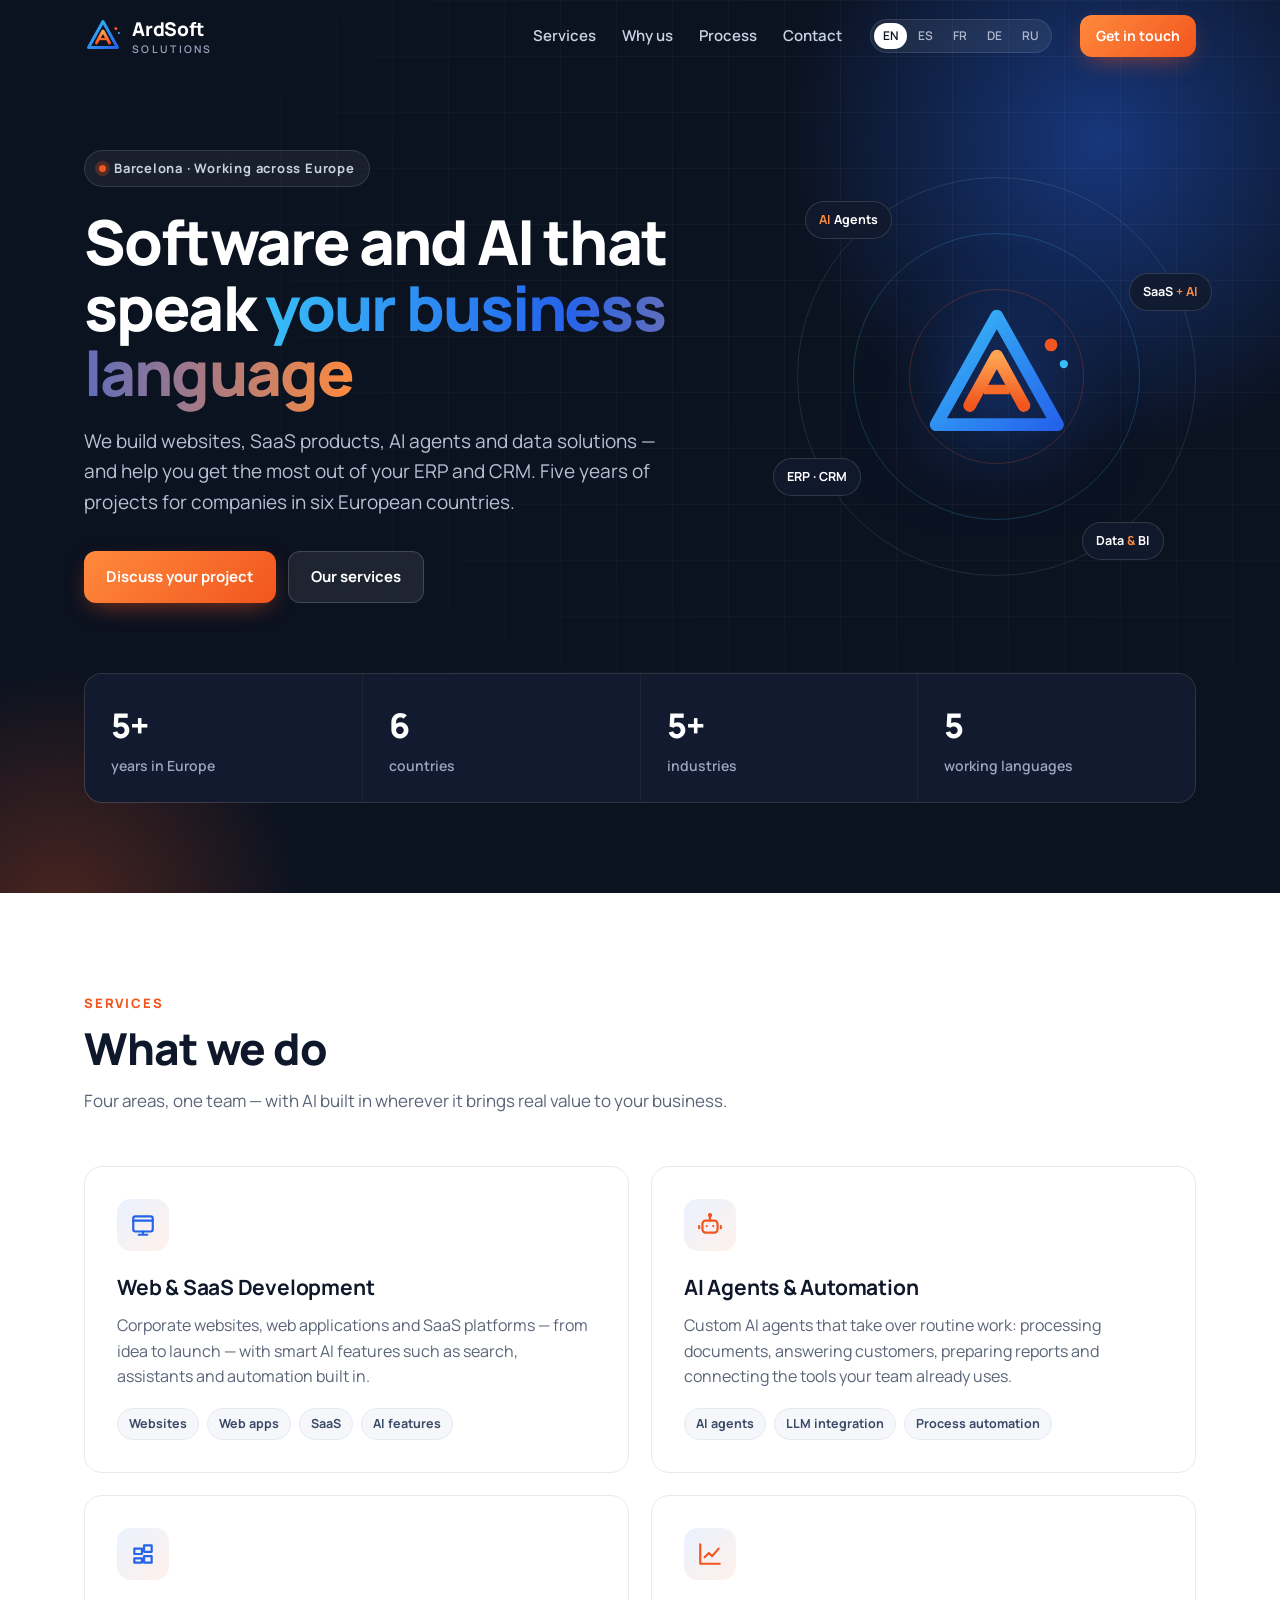
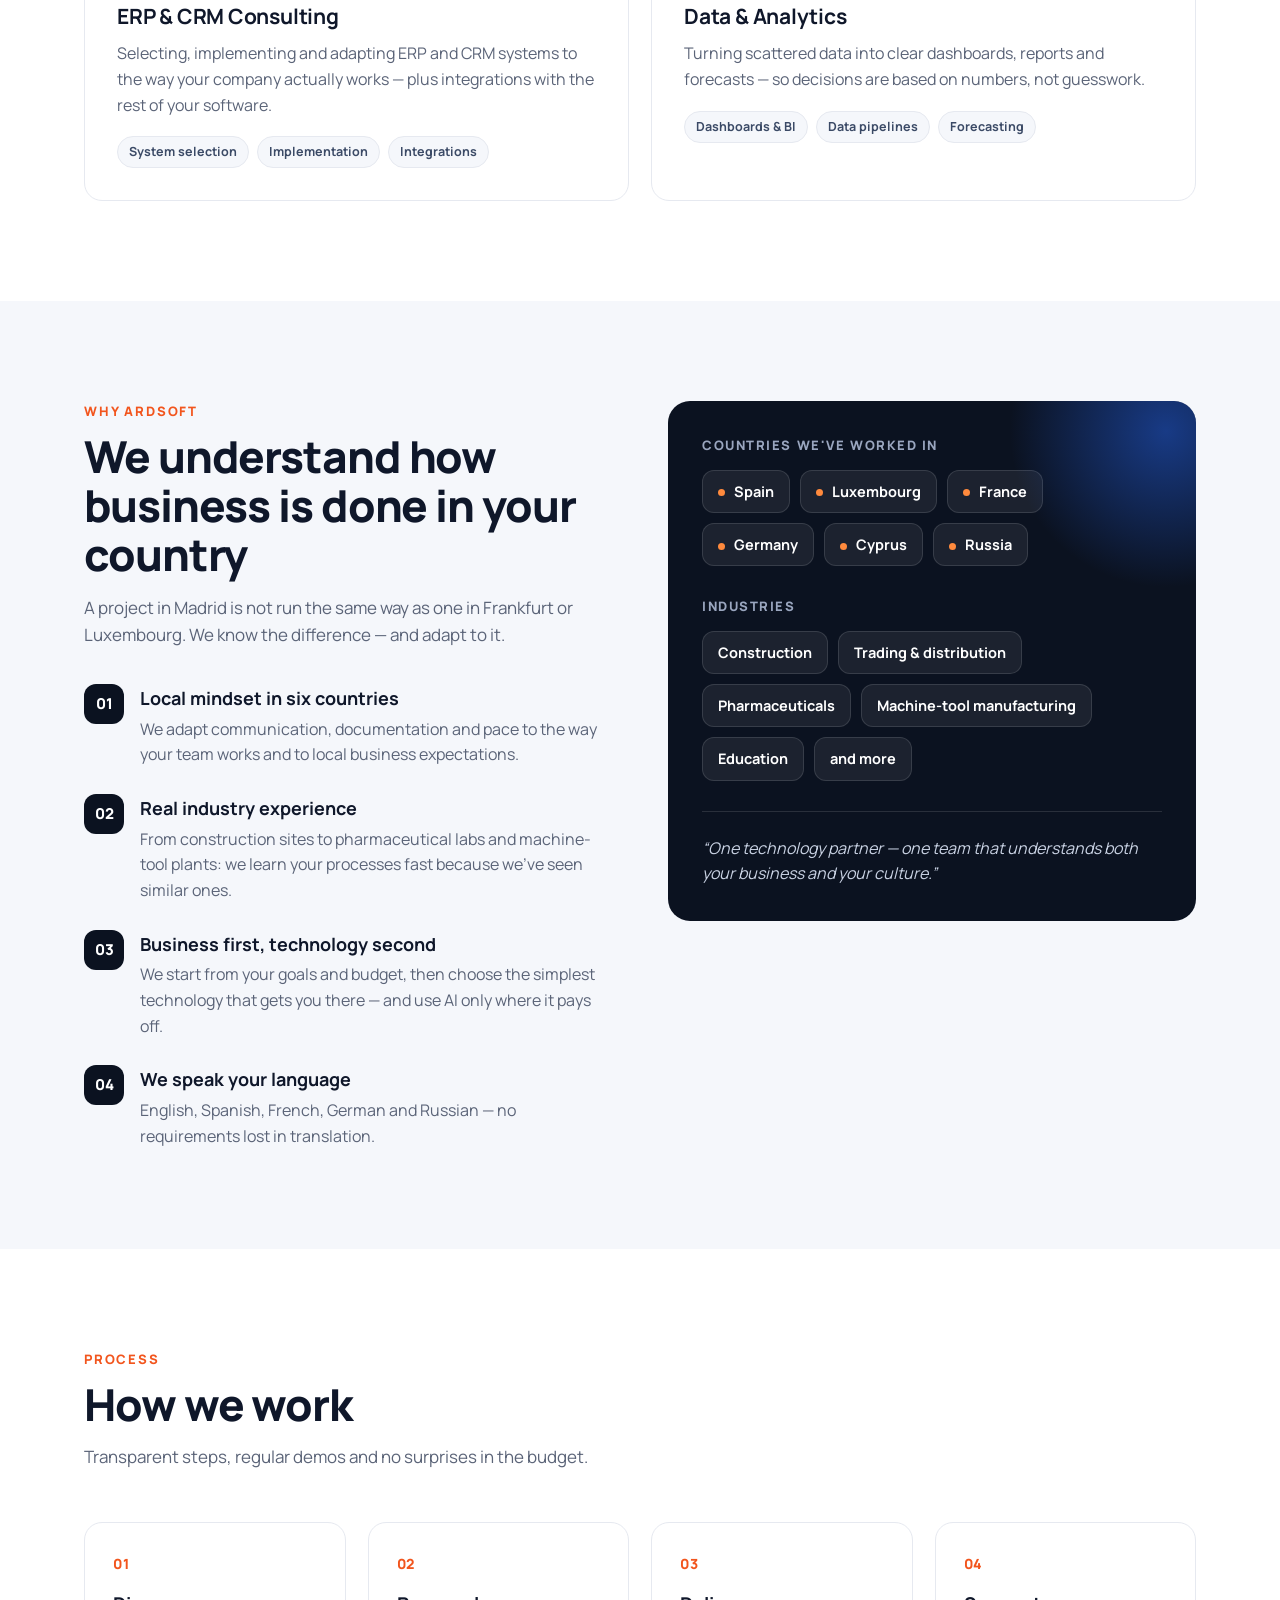
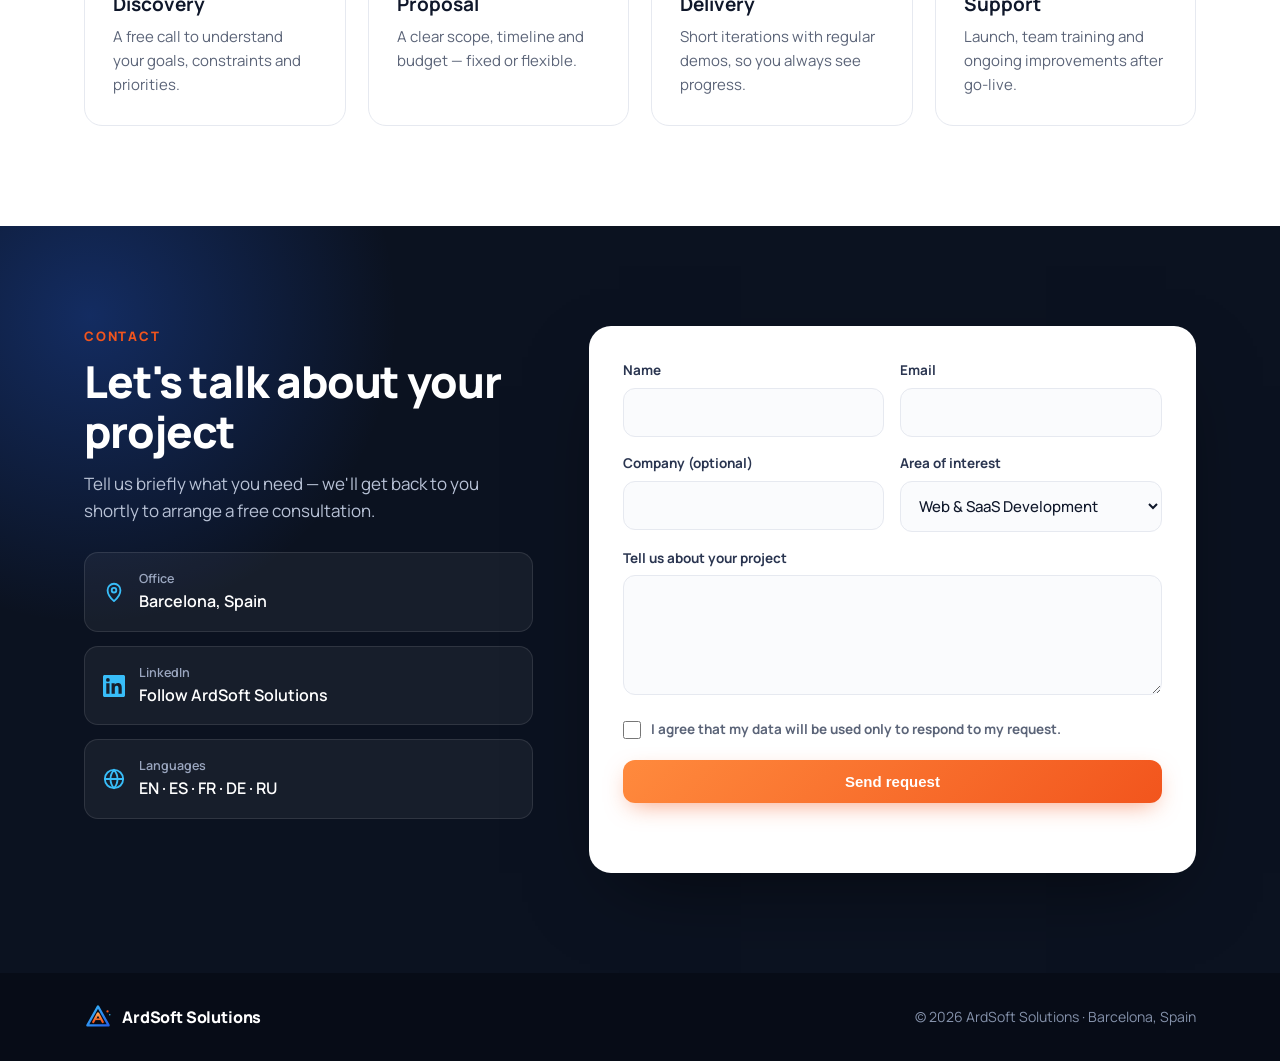
==== index.html @ 560fd847 "Add files via upload" ====
<!doctype html>
<html lang="en">
<head>
<meta charset="utf-8">
<meta name="viewport" content="width=device-width, initial-scale=1">
<title>ArdSoft Solutions — Software, AI & Data for European Businesses</title>
<meta name="description" content="ArdSoft Solutions (Barcelona): web & SaaS development, AI agents, ERP & CRM consulting and data analytics for companies across Europe.">
<meta property="og:title" content="ArdSoft Solutions">
<meta property="og:description" content="Software, AI and data solutions that speak your business language. Based in Barcelona, working across Europe.">
<meta property="og:type" content="website">
<link rel="icon" type="image/svg+xml" href="logo.svg">
<link rel="preconnect" href="https://fonts.googleapis.com">
<link rel="preconnect" href="https://fonts.gstatic.com" crossorigin>
<link href="https://fonts.googleapis.com/css2?family=Manrope:wght@400;500;600;700;800&display=swap" rel="stylesheet">
<style>
  :root{
    --navy:#0B1220; --navy-2:#111A2E; --ink:#0F172A; --muted:#5B6478; --line:#E6E9F0;
    --bg:#FFFFFF; --bg-soft:#F5F7FB;
    --blue:#2563EB; --sky:#38BDF8; --orange:#F2551D; --orange-2:#FF8A3D;
    --radius:18px; --max:1160px;
  }
  *{box-sizing:border-box;margin:0;padding:0}
  html{scroll-behavior:smooth}
  body{font-family:"Manrope",system-ui,-apple-system,Segoe UI,Roboto,sans-serif;color:var(--ink);background:var(--bg);line-height:1.6;-webkit-font-smoothing:antialiased}
  a{color:inherit;text-decoration:none}
  img,svg{display:block}
  .wrap{max-width:var(--max);margin:0 auto;padding:0 24px}
  .grad-text{background:linear-gradient(90deg,var(--sky),var(--blue) 45%,var(--orange-2));-webkit-background-clip:text;background-clip:text;color:transparent}

  /* Header */
  header{position:fixed;inset:0 0 auto 0;z-index:50;transition:background .25s,box-shadow .25s}
  header.scrolled{background:rgba(11,18,32,.88);backdrop-filter:blur(12px);box-shadow:0 1px 0 rgba(255,255,255,.06)}
  .nav{display:flex;align-items:center;gap:28px;height:72px;color:#fff}
  .brand{display:flex;align-items:center;gap:10px;font-weight:800;font-size:19px;letter-spacing:-.01em}
  .brand svg{width:38px;height:38px}
  .brand small{display:block;font-size:10.5px;font-weight:600;letter-spacing:.22em;color:#9AA6BF;text-transform:uppercase;margin-top:-3px}
  .menu{display:flex;gap:26px;margin-left:auto;font-weight:600;font-size:15px;color:#C9D2E3}
  .menu a:hover{color:#fff}
  .langs{display:flex;gap:2px;background:rgba(255,255,255,.07);border:1px solid rgba(255,255,255,.1);border-radius:999px;padding:3px}
  .langs button{border:0;background:none;color:#AEB8CC;font:600 12px/1 "Manrope",sans-serif;padding:7px 9px;border-radius:999px;cursor:pointer}
  .langs button.active{background:#fff;color:var(--navy)}
  .btn{display:inline-flex;align-items:center;justify-content:center;gap:8px;font-weight:700;font-size:15px;padding:13px 22px;border-radius:12px;border:0;cursor:pointer;transition:transform .15s,box-shadow .2s,background .2s}
  .btn-primary{background:linear-gradient(135deg,var(--orange-2),var(--orange));color:#fff;box-shadow:0 8px 24px -8px rgba(242,85,29,.6)}
  .btn-primary:hover{transform:translateY(-1px);box-shadow:0 12px 28px -8px rgba(242,85,29,.7)}
  .btn-ghost{background:rgba(255,255,255,.08);color:#fff;border:1px solid rgba(255,255,255,.16)}
  .btn-ghost:hover{background:rgba(255,255,255,.14)}
  .nav .btn{padding:10px 16px;font-size:14px}
  .burger{display:none;margin-left:auto;background:none;border:0;color:#fff;cursor:pointer;padding:6px}

  /* Hero */
  .hero{position:relative;background:var(--navy);color:#fff;padding:150px 0 90px;overflow:hidden}
  .hero:before{content:"";position:absolute;width:720px;height:720px;right:-180px;top:-220px;background:radial-gradient(circle,rgba(37,99,235,.45),transparent 62%)}
  .hero:after{content:"";position:absolute;width:560px;height:560px;left:-220px;bottom:-300px;background:radial-gradient(circle,rgba(242,85,29,.28),transparent 62%)}
  .hero .grid-bg{position:absolute;inset:0;background-image:linear-gradient(rgba(255,255,255,.04) 1px,transparent 1px),linear-gradient(90deg,rgba(255,255,255,.04) 1px,transparent 1px);background-size:56px 56px;mask-image:radial-gradient(ellipse at 70% 30%,#000 20%,transparent 70%)}
  .hero-inner{position:relative;z-index:1;display:grid;grid-template-columns:1.25fr .75fr;gap:48px;align-items:center}
  .eyebrow{display:inline-flex;align-items:center;gap:8px;font-size:13px;font-weight:700;letter-spacing:.06em;color:#C9D2E3;background:rgba(255,255,255,.06);border:1px solid rgba(255,255,255,.12);padding:7px 14px;border-radius:999px}
  .eyebrow i{width:7px;height:7px;border-radius:50%;background:var(--orange);box-shadow:0 0 0 4px rgba(242,85,29,.25)}
  .hero h1{font-size:clamp(36px,5.2vw,62px);line-height:1.06;letter-spacing:-.03em;font-weight:800;margin:22px 0 20px}
  .hero p.lead{font-size:clamp(16px,1.6vw,19px);color:#B8C2D6;max-width:600px}
  .hero-cta{display:flex;flex-wrap:wrap;gap:12px;margin-top:34px}
  .hero-art{position:relative;aspect-ratio:1;max-width:400px;justify-self:center;width:100%}
  .hero-art .ring{position:absolute;inset:0;border-radius:50%;border:1px solid rgba(255,255,255,.1)}
  .hero-art .ring.r2{inset:14%;border-color:rgba(56,189,248,.22)}
  .hero-art .ring.r3{inset:28%;border-color:rgba(242,85,29,.25)}
  .hero-art svg.mark{position:absolute;inset:30%;width:40%;height:40%;filter:drop-shadow(0 12px 40px rgba(37,99,235,.55))}
  .chip{position:absolute;font-size:12.5px;font-weight:700;padding:8px 13px;border-radius:999px;background:rgba(17,26,46,.9);border:1px solid rgba(255,255,255,.14);white-space:nowrap;animation:float 6s ease-in-out infinite}
  .chip b{color:var(--orange-2)}
  .chip.c1{top:6%;left:2%}.chip.c2{top:24%;right:-4%;animation-delay:-1.5s}.chip.c3{bottom:20%;left:-6%;animation-delay:-3s}.chip.c4{bottom:4%;right:8%;animation-delay:-4.5s}
  @keyframes float{50%{transform:translateY(-8px)}}
  .stats{position:relative;z-index:1;display:grid;grid-template-columns:repeat(4,1fr);gap:1px;margin-top:70px;background:rgba(255,255,255,.08);border:1px solid rgba(255,255,255,.08);border-radius:var(--radius);overflow:hidden}
  .stat{background:var(--navy-2);padding:24px 26px}
  .stat strong{display:block;font-size:34px;font-weight:800;letter-spacing:-.02em}
  .stat span{color:#9AA6BF;font-size:14px;font-weight:600}

  /* Sections */
  section{padding:100px 0}
  .sec-head{max-width:680px;margin-bottom:52px}
  .kicker{font-size:13px;font-weight:800;letter-spacing:.14em;text-transform:uppercase;color:var(--orange)}
  h2{font-size:clamp(30px,3.6vw,44px);line-height:1.12;letter-spacing:-.025em;font-weight:800;margin:10px 0 14px}
  .sec-head p{color:var(--muted);font-size:17px}

  .services{display:grid;grid-template-columns:repeat(2,1fr);gap:22px}
  .card{position:relative;background:#fff;border:1px solid var(--line);border-radius:var(--radius);padding:32px;transition:transform .2s,box-shadow .2s,border-color .2s}
  .card:hover{transform:translateY(-4px);box-shadow:0 22px 50px -24px rgba(15,23,42,.25);border-color:#D4DAE6}
  .card .ico{width:52px;height:52px;border-radius:14px;display:grid;place-items:center;background:linear-gradient(135deg,#EAF2FF,#FFF1EA);margin-bottom:20px}
  .card .ico svg{width:26px;height:26px}
  .card h3{font-size:21px;letter-spacing:-.01em;margin-bottom:8px}
  .card p{color:var(--muted)}
  .tags{display:flex;flex-wrap:wrap;gap:8px;margin-top:18px}
  .tags span{font-size:12.5px;font-weight:700;color:#3B4A66;background:var(--bg-soft);border:1px solid var(--line);padding:5px 11px;border-radius:999px}

  .why{background:var(--bg-soft)}
  .why-grid{display:grid;grid-template-columns:1fr 1fr;gap:56px;align-items:start}
  .points{display:grid;gap:26px}
  .point{display:flex;gap:16px}
  .point .num{flex:none;width:40px;height:40px;border-radius:12px;background:var(--navy);color:#fff;display:grid;place-items:center;font-weight:800;font-size:15px}
  .point h3{font-size:18px;margin-bottom:4px}
  .point p{color:var(--muted)}
  .panel{background:var(--navy);color:#fff;border-radius:22px;padding:34px;position:relative;overflow:hidden}
  .panel:after{content:"";position:absolute;width:340px;height:340px;right:-140px;top:-140px;background:radial-gradient(circle,rgba(37,99,235,.5),transparent 65%)}
  .panel h4{position:relative;font-size:13px;font-weight:800;letter-spacing:.12em;text-transform:uppercase;color:#9AA6BF;margin-bottom:14px}
  .panel .list{position:relative;display:flex;flex-wrap:wrap;gap:10px;margin-bottom:30px}
  .panel .list:last-child{margin-bottom:0}
  .panel .list span{font-weight:700;font-size:14.5px;padding:9px 15px;border-radius:12px;background:rgba(255,255,255,.07);border:1px solid rgba(255,255,255,.12)}
  .panel .list.countries span:before{content:"";display:inline-block;width:7px;height:7px;border-radius:50%;background:var(--orange-2);margin-right:9px;vertical-align:middle}
  .quote{position:relative;margin-top:30px;padding-top:24px;border-top:1px solid rgba(255,255,255,.12);color:#C9D2E3;font-size:16px;font-style:italic}

  .steps{display:grid;grid-template-columns:repeat(4,1fr);gap:22px;counter-reset:s}
  .step{padding:28px;border-radius:var(--radius);border:1px solid var(--line);position:relative}
  .step:before{counter-increment:s;content:"0" counter(s);font-size:14px;font-weight:800;color:var(--orange);letter-spacing:.06em}
  .step h3{font-size:19px;margin:12px 0 6px}
  .step p{color:var(--muted);font-size:15px}

  .contact{background:var(--navy);color:#fff;position:relative;overflow:hidden}
  .contact:before{content:"";position:absolute;width:700px;height:700px;left:-260px;top:-260px;background:radial-gradient(circle,rgba(37,99,235,.32),transparent 62%)}
  .contact-grid{position:relative;display:grid;grid-template-columns:.85fr 1.15fr;gap:56px}
  .contact .sec-head p{color:#B8C2D6}
  .info{display:grid;gap:14px;margin-top:8px}
  .info a,.info div{display:flex;align-items:center;gap:14px;padding:16px 18px;border-radius:14px;background:rgba(255,255,255,.05);border:1px solid rgba(255,255,255,.1);font-weight:600}
  .info a:hover{background:rgba(255,255,255,.09)}
  .info svg{width:22px;height:22px;flex:none;color:var(--sky)}
  .info small{display:block;color:#9AA6BF;font-weight:600;font-size:12.5px}
  form{background:#fff;color:var(--ink);border-radius:22px;padding:34px;box-shadow:0 30px 80px -30px rgba(0,0,0,.6)}
  .row{display:grid;grid-template-columns:1fr 1fr;gap:16px}
  label{display:block;font-size:13.5px;font-weight:700;margin-bottom:6px;color:#2A3550}
  .field{margin-bottom:16px}
  input,select,textarea{width:100%;font:500 15px "Manrope",sans-serif;color:var(--ink);padding:13px 14px;border:1.5px solid var(--line);border-radius:12px;background:#FAFBFD;transition:border-color .15s,box-shadow .15s}
  textarea{min-height:120px;resize:vertical}
  input:focus,select:focus,textarea:focus{outline:none;border-color:var(--blue);box-shadow:0 0 0 4px rgba(37,99,235,.12);background:#fff}
  .consent{display:flex;gap:10px;align-items:flex-start;font-size:13.5px;color:var(--muted);margin:4px 0 20px}
  .consent input{width:18px;height:18px;margin-top:2px;flex:none;accent-color:var(--orange)}
  form .btn{width:100%}
  .status{margin-top:14px;font-weight:700;font-size:14.5px;text-align:center;min-height:22px}
  .status.ok{color:#0E9F6E}.status.err{color:#DC2626}
  .hp{position:absolute;left:-9999px}

  footer{background:#070C17;color:#8592AB;padding:30px 0;font-size:14px}
  footer .wrap{display:flex;justify-content:space-between;align-items:center;gap:16px;flex-wrap:wrap}
  footer .brand{color:#fff;font-size:16px}
  footer .brand svg{width:28px;height:28px}

  .reveal{opacity:0;transform:translateY(18px);transition:opacity .6s ease,transform .6s ease}
  .reveal.in{opacity:1;transform:none}
  @media (prefers-reduced-motion:reduce){.reveal{opacity:1;transform:none}.chip{animation:none}html{scroll-behavior:auto}}

  @media (max-width:1000px){
    .hero-inner,.why-grid,.contact-grid{grid-template-columns:1fr}
    .hero-art{max-width:320px;order:-1;display:none}
    .steps{grid-template-columns:repeat(2,1fr)}
    .stats{grid-template-columns:repeat(2,1fr)}
  }
  @media (max-width:860px){
    .menu,.nav>.btn{display:none}
    .burger{display:block}
    .nav{gap:12px}
    .langs{margin-left:auto}
    .burger{margin-left:0}
    .menu.open{display:flex;position:absolute;top:72px;left:0;right:0;flex-direction:column;gap:0;background:rgba(11,18,32,.97);padding:8px 24px 20px}
    .menu.open a{padding:13px 0;border-bottom:1px solid rgba(255,255,255,.08)}
    header.menu-open{background:rgba(11,18,32,.97)}
  }
  @media (max-width:640px){
    .wrap{padding:0 16px}
    section{padding:72px 0}
    .hero{padding:120px 0 64px}
    .services,.steps,.row{grid-template-columns:1fr}
    .card,form,.panel{padding:24px}
    .brand small{display:none}
    .langs button{padding:6px 7px;font-size:11px}
  }
</style>
</head>
<body>

<header id="top">
  <div class="wrap nav">
    <a href="#" class="brand" aria-label="ArdSoft Solutions">
      <svg viewBox="0 0 100 100" aria-hidden="true"><use href="#mark"/></svg>
      <div>ArdSoft<small>Solutions</small></div>
    </a>
    <nav class="menu" id="menu">
      <a href="#services" data-i18n="nav_services">Services</a>
      <a href="#why" data-i18n="nav_why">Why us</a>
      <a href="#process" data-i18n="nav_process">Process</a>
      <a href="#contact" data-i18n="nav_contact">Contact</a>
    </nav>
    <div class="langs" id="langs" role="group" aria-label="Language">
      <button data-lang="en">EN</button><button data-lang="es">ES</button><button data-lang="fr">FR</button><button data-lang="de">DE</button><button data-lang="ru">RU</button>
    </div>
    <a href="#contact" class="btn btn-primary" data-i18n="nav_cta">Get in touch</a>
    <button class="burger" id="burger" aria-label="Menu"><svg width="26" height="26" viewBox="0 0 24 24" fill="none" stroke="currentColor" stroke-width="2" stroke-linecap="round"><path d="M4 7h16M4 12h16M4 17h16"/></svg></button>
  </div>
</header>

<!-- Logo symbol (reused) -->
<svg width="0" height="0" style="position:absolute" aria-hidden="true">
  <defs>
    <linearGradient id="ardBlue" x1="0" y1="0" x2="1" y2="1"><stop offset="0" stop-color="#38BDF8"/><stop offset="1" stop-color="#2563EB"/></linearGradient>
    <linearGradient id="ardOrange" x1="0" y1="0" x2="0" y2="1"><stop offset="0" stop-color="#FFA552"/><stop offset="1" stop-color="#F2551D"/></linearGradient>
    <symbol id="mark" viewBox="0 0 100 100">
      <path d="M50 12 L88 80 L12 80 Z" fill="none" stroke="url(#ardBlue)" stroke-width="8" stroke-linejoin="round"/>
      <path d="M42 58 H58" stroke="#F86A27" stroke-width="6"/>
      <path d="M33 68 L50 37 L67 68" fill="none" stroke="url(#ardOrange)" stroke-width="8" stroke-linecap="round" stroke-linejoin="round"/>
      <circle cx="84" cy="30" r="4" fill="#F2551D"/>
      <circle cx="92" cy="42" r="2.6" fill="#38BDF8"/>
    </symbol>
  </defs>
</svg>

<main>
<section class="hero">
  <div class="grid-bg"></div>
  <div class="wrap">
    <div class="hero-inner">
      <div>
        <span class="eyebrow"><i></i><span data-i18n="hero_eyebrow">Barcelona · Working across Europe</span></span>
        <h1><span data-i18n="hero_title_1">Software and AI that speak</span> <span class="grad-text" data-i18n="hero_title_2">your business language</span></h1>
        <p class="lead" data-i18n="hero_lead">We build websites, SaaS products, AI agents and data solutions — and help you get the most out of your ERP and CRM. Five years of projects for companies in six European countries.</p>
        <div class="hero-cta">
          <a href="#contact" class="btn btn-primary" data-i18n="hero_cta1">Discuss your project</a>
          <a href="#services" class="btn btn-ghost" data-i18n="hero_cta2">Our services</a>
        </div>
      </div>
      <div class="hero-art" aria-hidden="true">
        <div class="ring"></div><div class="ring r2"></div><div class="ring r3"></div>
        <svg class="mark" viewBox="0 0 100 100"><use href="#mark"/></svg>
        <span class="chip c1"><b>AI</b> Agents</span>
        <span class="chip c2">SaaS <b>+ AI</b></span>
        <span class="chip c3">ERP · CRM</span>
        <span class="chip c4">Data <b>&amp;</b> BI</span>
      </div>
    </div>
    <div class="stats">
      <div class="stat"><strong>5+</strong><span data-i18n="stat_years">years in Europe</span></div>
      <div class="stat"><strong>6</strong><span data-i18n="stat_countries">countries</span></div>
      <div class="stat"><strong>5+</strong><span data-i18n="stat_industries">industries</span></div>
      <div class="stat"><strong>5</strong><span data-i18n="stat_languages">working languages</span></div>
    </div>
  </div>
</section>

<section id="services">
  <div class="wrap">
    <div class="sec-head reveal">
      <div class="kicker" data-i18n="svc_kicker">Services</div>
      <h2 data-i18n="svc_title">What we do</h2>
      <p data-i18n="svc_sub">Four areas, one team — with AI built in wherever it brings real value to your business.</p>
    </div>
    <div class="services">
      <article class="card reveal">
        <div class="ico"><svg viewBox="0 0 24 24" fill="none" stroke="#2563EB" stroke-width="2" stroke-linecap="round" stroke-linejoin="round"><rect x="3" y="4" width="18" height="14" rx="2"/><path d="M3 8h18M8 21h8M12 18v3"/></svg></div>
        <h3 data-i18n="s1_t">Web & SaaS Development</h3>
        <p data-i18n="s1_d">Corporate websites, web applications and SaaS platforms — from idea to launch — with smart AI features such as search, assistants and automation built in.</p>
        <div class="tags"><span data-i18n="s1_g1">Websites</span><span data-i18n="s1_g2">Web apps</span><span>SaaS</span><span data-i18n="s1_g3">AI features</span></div>
      </article>
      <article class="card reveal">
        <div class="ico"><svg viewBox="0 0 24 24" fill="none" stroke="#F2551D" stroke-width="2" stroke-linecap="round" stroke-linejoin="round"><rect x="5" y="8" width="14" height="11" rx="3"/><path d="M12 8V4M9 13h.01M15 13h.01M2 13v2M22 13v2"/><circle cx="12" cy="3" r="1"/></svg></div>
        <h3 data-i18n="s2_t">AI Agents & Automation</h3>
        <p data-i18n="s2_d">Custom AI agents that take over routine work: processing documents, answering customers, preparing reports and connecting the tools your team already uses.</p>
        <div class="tags"><span data-i18n="s2_g1">AI agents</span><span data-i18n="s2_g2">LLM integration</span><span data-i18n="s2_g3">Process automation</span></div>
      </article>
      <article class="card reveal">
        <div class="ico"><svg viewBox="0 0 24 24" fill="none" stroke="#2563EB" stroke-width="2" stroke-linecap="round" stroke-linejoin="round"><path d="M4 7h7v5H4zM13 4h7v6h-7zM13 14h7v6h-7zM4 16h7v4H4z"/></svg></div>
        <h3 data-i18n="s3_t">ERP & CRM Consulting</h3>
        <p data-i18n="s3_d">Selecting, implementing and adapting ERP and CRM systems to the way your company actually works — plus integrations with the rest of your software.</p>
        <div class="tags"><span data-i18n="s3_g1">System selection</span><span data-i18n="s3_g2">Implementation</span><span data-i18n="s3_g3">Integrations</span></div>
      </article>
      <article class="card reveal">
        <div class="ico"><svg viewBox="0 0 24 24" fill="none" stroke="#F2551D" stroke-width="2" stroke-linecap="round" stroke-linejoin="round"><path d="M3 3v18h18"/><path d="M7 15l4-4 3 3 6-7"/></svg></div>
        <h3 data-i18n="s4_t">Data & Analytics</h3>
        <p data-i18n="s4_d">Turning scattered data into clear dashboards, reports and forecasts — so decisions are based on numbers, not guesswork.</p>
        <div class="tags"><span data-i18n="s4_g1">Dashboards & BI</span><span data-i18n="s4_g2">Data pipelines</span><span data-i18n="s4_g3">Forecasting</span></div>
      </article>
    </div>
  </div>
</section>

<section id="why" class="why">
  <div class="wrap why-grid">
    <div>
      <div class="sec-head reveal" style="margin-bottom:36px">
        <div class="kicker" data-i18n="why_kicker">Why ArdSoft</div>
        <h2 data-i18n="why_title">We understand how business is done in your country</h2>
        <p data-i18n="why_sub">A project in Madrid is not run the same way as one in Frankfurt or Luxembourg. We know the difference — and adapt to it.</p>
      </div>
      <div class="points">
        <div class="point reveal"><div class="num">01</div><div><h3 data-i18n="w1_t">Local mindset in six countries</h3><p data-i18n="w1_d">We adapt communication, documentation and pace to the way your team works and to local business expectations.</p></div></div>
        <div class="point reveal"><div class="num">02</div><div><h3 data-i18n="w2_t">Real industry experience</h3><p data-i18n="w2_d">From construction sites to pharmaceutical labs and machine-tool plants: we learn your processes fast because we've seen similar ones.</p></div></div>
        <div class="point reveal"><div class="num">03</div><div><h3 data-i18n="w3_t">Business first, technology second</h3><p data-i18n="w3_d">We start from your goals and budget, then choose the simplest technology that gets you there — and use AI only where it pays off.</p></div></div>
        <div class="point reveal"><div class="num">04</div><div><h3 data-i18n="w4_t">We speak your language</h3><p data-i18n="w4_d">English, Spanish, French, German and Russian — no requirements lost in translation.</p></div></div>
      </div>
    </div>
    <div class="panel reveal">
      <h4 data-i18n="countries_label">Countries we've worked in</h4>
      <div class="list countries">
        <span data-i18n="c_es">Spain</span><span data-i18n="c_lu">Luxembourg</span><span data-i18n="c_fr">France</span><span data-i18n="c_de">Germany</span><span data-i18n="c_cy">Cyprus</span><span data-i18n="c_ru">Russia</span>
      </div>
      <h4 data-i18n="industries_label">Industries</h4>
      <div class="list">
        <span data-i18n="i_1">Construction</span><span data-i18n="i_2">Trading & distribution</span><span data-i18n="i_3">Pharmaceuticals</span><span data-i18n="i_4">Machine-tool manufacturing</span><span data-i18n="i_5">Education</span><span data-i18n="i_6">and more</span>
      </div>
      <p class="quote" data-i18n="why_quote">“One partner for technology, one team that understands both your business and your culture.”</p>
    </div>
  </div>
</section>

<section id="process">
  <div class="wrap">
    <div class="sec-head reveal">
      <div class="kicker" data-i18n="proc_kicker">Process</div>
      <h2 data-i18n="proc_title">How we work</h2>
      <p data-i18n="proc_sub">Transparent steps, regular demos and no surprises in the budget.</p>
    </div>
    <div class="steps">
      <div class="step reveal"><h3 data-i18n="p1_t">Discovery</h3><p data-i18n="p1_d">A free call to understand your goals, constraints and priorities.</p></div>
      <div class="step reveal"><h3 data-i18n="p2_t">Proposal</h3><p data-i18n="p2_d">A clear scope, timeline and budget — fixed or flexible.</p></div>
      <div class="step reveal"><h3 data-i18n="p3_t">Delivery</h3><p data-i18n="p3_d">Short iterations with regular demos, so you always see progress.</p></div>
      <div class="step reveal"><h3 data-i18n="p4_t">Support</h3><p data-i18n="p4_d">Launch, team training and ongoing improvements after go-live.</p></div>
    </div>
  </div>
</section>

<section id="contact" class="contact">
  <div class="wrap contact-grid">
    <div>
      <div class="sec-head reveal" style="margin-bottom:28px">
        <div class="kicker" data-i18n="ct_kicker">Contact</div>
        <h2 data-i18n="ct_title">Let's talk about your project</h2>
        <p data-i18n="ct_sub">Tell us briefly what you need — we'll get back to you shortly to arrange a free consultation.</p>
      </div>
      <div class="info reveal">
        <div><svg viewBox="0 0 24 24" fill="none" stroke="currentColor" stroke-width="2" stroke-linecap="round" stroke-linejoin="round"><path d="M12 22s7-6.2 7-12a7 7 0 1 0-14 0c0 5.8 7 12 7 12z"/><circle cx="12" cy="10" r="2.5"/></svg><span><small data-i18n="ct_office">Office</small><span data-i18n="ct_city">Barcelona, Spain</span></span></div>
        <a href="https://www.linkedin.com/company/109558222/" target="_blank" rel="noopener"><svg viewBox="0 0 24 24" fill="currentColor"><path d="M20.45 20.45h-3.55v-5.57c0-1.33-.03-3.04-1.85-3.04-1.85 0-2.14 1.45-2.14 2.94v5.67H9.35V9h3.41v1.56h.05c.48-.9 1.64-1.85 3.37-1.85 3.6 0 4.27 2.37 4.27 5.46v6.28zM5.34 7.43a2.06 2.06 0 1 1 0-4.12 2.06 2.06 0 0 1 0 4.12zM7.12 20.45H3.56V9h3.56v11.45zM22.22 0H1.77C.79 0 0 .77 0 1.73v20.54C0 23.23.79 24 1.77 24h20.45c.98 0 1.78-.77 1.78-1.73V1.73C24 .77 23.2 0 22.22 0z"/></svg><span><small>LinkedIn</small><span data-i18n="ct_li">Follow ArdSoft Solutions</span></span></a>
        <div><svg viewBox="0 0 24 24" fill="none" stroke="currentColor" stroke-width="2" stroke-linecap="round" stroke-linejoin="round"><circle cx="12" cy="12" r="10"/><path d="M2 12h20M12 2a15 15 0 0 1 0 20M12 2a15 15 0 0 0 0 20"/></svg><span><small data-i18n="ct_langs">Languages</small>EN · ES · FR · DE · RU</span></div>
      </div>
    </div>

    <form id="form" class="reveal" novalidate>
      <input type="hidden" name="access_key" value="e06afb03-5587-46ee-8298-7922a773f8c6">
      <input type="hidden" name="subject" value="New request from the ArdSoft website">
      <input type="hidden" name="from_name" value="ArdSoft website">
      <input type="checkbox" name="botcheck" class="hp" tabindex="-1" autocomplete="off">
      <div class="row">
        <div class="field"><label for="f-name" data-i18n="f_name">Name</label><input id="f-name" name="name" required autocomplete="name"></div>
        <div class="field"><label for="f-email" data-i18n="f_email">Email</label><input id="f-email" name="email" type="email" required autocomplete="email"></div>
      </div>
      <div class="row">
        <div class="field"><label for="f-company" data-i18n="f_company">Company (optional)</label><input id="f-company" name="company" autocomplete="organization"></div>
        <div class="field"><label for="f-service" data-i18n="f_service">Area of interest</label>
          <select id="f-service" name="service">
            <option value="Web & SaaS Development" data-i18n="s1_t">Web & SaaS Development</option>
            <option value="AI Agents & Automation" data-i18n="s2_t">AI Agents & Automation</option>
            <option value="ERP & CRM Consulting" data-i18n="s3_t">ERP & CRM Consulting</option>
            <option value="Data & Analytics" data-i18n="s4_t">Data & Analytics</option>
            <option value="Not sure yet" data-i18n="f_unsure">Not sure yet</option>
          </select>
        </div>
      </div>
      <div class="field"><label for="f-msg" data-i18n="f_msg">Tell us about your project</label><textarea id="f-msg" name="message" required></textarea></div>
      <label class="consent"><input type="checkbox" id="f-consent" required><span data-i18n="f_consent">I agree that my data will be used only to respond to my request.</span></label>
      <button class="btn btn-primary" type="submit" id="f-submit" data-i18n="f_submit">Send request</button>
      <div class="status" id="f-status" role="status" aria-live="polite"></div>
    </form>
  </div>
</section>
</main>

<footer>
  <div class="wrap">
    <a href="#" class="brand"><svg viewBox="0 0 100 100" aria-hidden="true"><use href="#mark"/></svg>ArdSoft Solutions</a>
    <span>© <span id="year">2026</span> ArdSoft Solutions · <span data-i18n="ft_rights">Barcelona, Spain</span></span>
  </div>
</footer>

<script>
const I18N = {
en:{
 nav_services:"Services",nav_why:"Why us",nav_process:"Process",nav_contact:"Contact",nav_cta:"Get in touch",
 hero_eyebrow:"Barcelona · Working across Europe",hero_title_1:"Software and AI that speak",hero_title_2:"your business language",
 hero_lead:"We build websites, SaaS products, AI agents and data solutions — and help you get the most out of your ERP and CRM. Five years of projects for companies in six European countries.",
 hero_cta1:"Discuss your project",hero_cta2:"Our services",
 stat_years:"years in Europe",stat_countries:"countries",stat_industries:"industries",stat_languages:"working languages",
 svc_kicker:"Services",svc_title:"What we do",svc_sub:"Four areas, one team — with AI built in wherever it brings real value to your business.",
 s1_t:"Web & SaaS Development",s1_d:"Corporate websites, web applications and SaaS platforms — from idea to launch — with smart AI features such as search, assistants and automation built in.",s1_g1:"Websites",s1_g2:"Web apps",s1_g3:"AI features",
 s2_t:"AI Agents & Automation",s2_d:"Custom AI agents that take over routine work: processing documents, answering customers, preparing reports and connecting the tools your team already uses.",s2_g1:"AI agents",s2_g2:"LLM integration",s2_g3:"Process automation",
 s3_t:"ERP & CRM Consulting",s3_d:"Selecting, implementing and adapting ERP and CRM systems to the way your company actually works — plus integrations with the rest of your software.",s3_g1:"System selection",s3_g2:"Implementation",s3_g3:"Integrations",
 s4_t:"Data & Analytics",s4_d:"Turning scattered data into clear dashboards, reports and forecasts — so decisions are based on numbers, not guesswork.",s4_g1:"Dashboards & BI",s4_g2:"Data pipelines",s4_g3:"Forecasting",
 why_kicker:"Why ArdSoft",why_title:"We understand how business is done in your country",why_sub:"A project in Madrid is not run the same way as one in Frankfurt or Luxembourg. We know the difference — and adapt to it.",
 w1_t:"Local mindset in six countries",w1_d:"We adapt communication, documentation and pace to the way your team works and to local business expectations.",
 w2_t:"Real industry experience",w2_d:"From construction sites to pharmaceutical labs and machine-tool plants: we learn your processes fast because we've seen similar ones.",
 w3_t:"Business first, technology second",w3_d:"We start from your goals and budget, then choose the simplest technology that gets you there — and use AI only where it pays off.",
 w4_t:"We speak your language",w4_d:"English, Spanish, French, German and Russian — no requirements lost in translation.",
 countries_label:"Countries we've worked in",c_es:"Spain",c_lu:"Luxembourg",c_fr:"France",c_de:"Germany",c_cy:"Cyprus",c_ru:"Russia",
 industries_label:"Industries",i_1:"Construction",i_2:"Trading & distribution",i_3:"Pharmaceuticals",i_4:"Machine-tool manufacturing",i_5:"Education",i_6:"and more",
 why_quote:"“One technology partner — one team that understands both your business and your culture.”",
 proc_kicker:"Process",proc_title:"How we work",proc_sub:"Transparent steps, regular demos and no surprises in the budget.",
 p1_t:"Discovery",p1_d:"A free call to understand your goals, constraints and priorities.",p2_t:"Proposal",p2_d:"A clear scope, timeline and budget — fixed or flexible.",
 p3_t:"Delivery",p3_d:"Short iterations with regular demos, so you always see progress.",p4_t:"Support",p4_d:"Launch, team training and ongoing improvements after go-live.",
 ct_kicker:"Contact",ct_title:"Let's talk about your project",ct_sub:"Tell us briefly what you need — we'll get back to you shortly to arrange a free consultation.",
 ct_office:"Office",ct_city:"Barcelona, Spain",ct_li:"Follow ArdSoft Solutions",ct_langs:"Languages",
 f_name:"Name",f_email:"Email",f_company:"Company (optional)",f_service:"Area of interest",f_unsure:"Not sure yet",f_msg:"Tell us about your project",
 f_consent:"I agree that my data will be used only to respond to my request.",f_submit:"Send request",
 f_sending:"Sending…",f_ok:"Thank you! Your request has been sent — we'll be in touch soon.",f_err:"Something went wrong. Please try again or contact us on LinkedIn.",f_invalid:"Please fill in your name, a valid email, a message and accept the consent.",
 ft_rights:"Barcelona, Spain"
},
es:{
 nav_services:"Servicios",nav_why:"Por qué nosotros",nav_process:"Proceso",nav_contact:"Contacto",nav_cta:"Contáctanos",
 hero_eyebrow:"Barcelona · Trabajamos en toda Europa",hero_title_1:"Software e IA que hablan",hero_title_2:"el idioma de tu negocio",
 hero_lead:"Desarrollamos webs, productos SaaS, agentes de IA y soluciones de datos, y te ayudamos a sacar el máximo partido a tu ERP y CRM. Cinco años de proyectos para empresas de seis países europeos.",
 hero_cta1:"Cuéntanos tu proyecto",hero_cta2:"Nuestros servicios",
 stat_years:"años en Europa",stat_countries:"países",stat_industries:"sectores",stat_languages:"idiomas de trabajo",
 svc_kicker:"Servicios",svc_title:"Qué hacemos",svc_sub:"Cuatro áreas, un solo equipo, con IA integrada allí donde aporta valor real a tu negocio.",
 s1_t:"Desarrollo Web y SaaS",s1_d:"Webs corporativas, aplicaciones web y plataformas SaaS, de la idea al lanzamiento, con funciones de IA integradas como búsqueda inteligente, asistentes y automatización.",s1_g1:"Webs",s1_g2:"Aplicaciones web",s1_g3:"Funciones de IA",
 s2_t:"Agentes de IA y Automatización",s2_d:"Agentes de IA a medida que se encargan del trabajo rutinario: procesar documentos, atender a clientes, preparar informes y conectar las herramientas que ya usa tu equipo.",s2_g1:"Agentes de IA",s2_g2:"Integración de LLM",s2_g3:"Automatización de procesos",
 s3_t:"Consultoría ERP y CRM",s3_d:"Selección, implantación y adaptación de sistemas ERP y CRM a la forma real de trabajar de tu empresa, además de integraciones con el resto de tu software.",s3_g1:"Selección de sistema",s3_g2:"Implantación",s3_g3:"Integraciones",
 s4_t:"Datos y Analítica",s4_d:"Convertimos datos dispersos en cuadros de mando, informes y previsiones claras, para decidir con números y no por intuición.",s4_g1:"Dashboards y BI",s4_g2:"Pipelines de datos",s4_g3:"Previsiones",
 why_kicker:"Por qué ArdSoft",why_title:"Entendemos cómo se hacen negocios en tu país",why_sub:"Un proyecto en Madrid no se gestiona igual que uno en Fráncfort o Luxemburgo. Conocemos la diferencia y nos adaptamos.",
 w1_t:"Mentalidad local en seis países",w1_d:"Adaptamos la comunicación, la documentación y el ritmo a la forma de trabajar de tu equipo y a las expectativas locales.",
 w2_t:"Experiencia real en tu sector",w2_d:"De obras de construcción a laboratorios farmacéuticos y fábricas de máquinas-herramienta: entendemos tus procesos rápido porque ya hemos visto otros similares.",
 w3_t:"Primero el negocio, después la tecnología",w3_d:"Partimos de tus objetivos y presupuesto y elegimos la tecnología más sencilla que te lleve allí; usamos IA solo donde es rentable.",
 w4_t:"Hablamos tu idioma",w4_d:"Inglés, español, francés, alemán y ruso: ningún requisito se pierde en la traducción.",
 countries_label:"Países en los que hemos trabajado",c_es:"España",c_lu:"Luxemburgo",c_fr:"Francia",c_de:"Alemania",c_cy:"Chipre",c_ru:"Rusia",
 industries_label:"Sectores",i_1:"Construcción",i_2:"Comercio y distribución",i_3:"Farmacéutica",i_4:"Fabricación de máquinas-herramienta",i_5:"Educación",i_6:"y más",
 why_quote:"“Un solo socio tecnológico: un equipo que entiende tu negocio y tu cultura.”",
 proc_kicker:"Proceso",proc_title:"Cómo trabajamos",proc_sub:"Pasos transparentes, demos periódicas y sin sorpresas en el presupuesto.",
 p1_t:"Análisis",p1_d:"Una llamada gratuita para entender tus objetivos, limitaciones y prioridades.",p2_t:"Propuesta",p2_d:"Alcance, plazos y presupuesto claros, cerrado o flexible.",
 p3_t:"Desarrollo",p3_d:"Iteraciones cortas con demos periódicas para que siempre veas el avance.",p4_t:"Soporte",p4_d:"Lanzamiento, formación del equipo y mejora continua tras la puesta en marcha.",
 ct_kicker:"Contacto",ct_title:"Hablemos de tu proyecto",ct_sub:"Cuéntanos brevemente qué necesitas y te responderemos pronto para concertar una consulta gratuita.",
 ct_office:"Oficina",ct_city:"Barcelona, España",ct_li:"Sigue a ArdSoft Solutions",ct_langs:"Idiomas",
 f_name:"Nombre",f_email:"Email",f_company:"Empresa (opcional)",f_service:"Área de interés",f_unsure:"Aún no lo sé",f_msg:"Cuéntanos sobre tu proyecto",
 f_consent:"Acepto que mis datos se utilicen únicamente para responder a mi solicitud.",f_submit:"Enviar solicitud",
 f_sending:"Enviando…",f_ok:"¡Gracias! Tu solicitud se ha enviado. Te contactaremos pronto.",f_err:"Algo ha fallado. Inténtalo de nuevo o escríbenos por LinkedIn.",f_invalid:"Indica tu nombre, un email válido y un mensaje, y acepta el consentimiento.",
 ft_rights:"Barcelona, España"
},
fr:{
 nav_services:"Services",nav_why:"Pourquoi nous",nav_process:"Méthode",nav_contact:"Contact",nav_cta:"Nous contacter",
 hero_eyebrow:"Barcelone · Partout en Europe",hero_title_1:"Des logiciels et de l'IA qui parlent",hero_title_2:"le langage de votre entreprise",
 hero_lead:"Nous créons des sites web, des produits SaaS, des agents IA et des solutions data, et vous aidons à tirer le meilleur de votre ERP et de votre CRM. Cinq ans de projets pour des entreprises dans six pays européens.",
 hero_cta1:"Parlons de votre projet",hero_cta2:"Nos services",
 stat_years:"ans en Europe",stat_countries:"pays",stat_industries:"secteurs",stat_languages:"langues de travail",
 svc_kicker:"Services",svc_title:"Ce que nous faisons",svc_sub:"Quatre domaines, une seule équipe, avec l'IA intégrée là où elle apporte une vraie valeur.",
 s1_t:"Développement Web & SaaS",s1_d:"Sites corporate, applications web et plateformes SaaS, de l'idée au lancement, avec des fonctions d'IA intégrées : recherche intelligente, assistants, automatisation.",s1_g1:"Sites web",s1_g2:"Applications web",s1_g3:"Fonctions IA",
 s2_t:"Agents IA & Automatisation",s2_d:"Des agents IA sur mesure qui prennent en charge les tâches répétitives : traitement de documents, réponses aux clients, rapports et connexion des outils de votre équipe.",s2_g1:"Agents IA",s2_g2:"Intégration LLM",s2_g3:"Automatisation des processus",
 s3_t:"Conseil ERP & CRM",s3_d:"Choix, déploiement et adaptation de systèmes ERP et CRM à la façon dont votre entreprise travaille réellement, plus les intégrations avec vos autres logiciels.",s3_g1:"Choix du système",s3_g2:"Déploiement",s3_g3:"Intégrations",
 s4_t:"Data & Analytique",s4_d:"Transformer des données dispersées en tableaux de bord, rapports et prévisions clairs, pour décider sur des chiffres et non à l'intuition.",s4_g1:"Tableaux de bord & BI",s4_g2:"Pipelines de données",s4_g3:"Prévisions",
 why_kicker:"Pourquoi ArdSoft",why_title:"Nous comprenons comment on fait des affaires dans votre pays",why_sub:"Un projet à Madrid ne se mène pas comme à Francfort ou à Luxembourg. Nous connaissons la différence et nous nous adaptons.",
 w1_t:"Une culture locale dans six pays",w1_d:"Nous adaptons la communication, la documentation et le rythme à votre équipe et aux attentes locales.",
 w2_t:"Une vraie expérience sectorielle",w2_d:"Des chantiers de construction aux laboratoires pharmaceutiques et aux usines de machines-outils : nous comprenons vite vos processus car nous en avons vu de similaires.",
 w3_t:"Le métier d'abord, la technologie ensuite",w3_d:"Nous partons de vos objectifs et de votre budget, puis choisissons la technologie la plus simple pour y arriver, avec l'IA seulement là où elle est rentable.",
 w4_t:"Nous parlons votre langue",w4_d:"Anglais, espagnol, français, allemand et russe : aucune exigence perdue dans la traduction.",
 countries_label:"Pays où nous avons travaillé",c_es:"Espagne",c_lu:"Luxembourg",c_fr:"France",c_de:"Allemagne",c_cy:"Chypre",c_ru:"Russie",
 industries_label:"Secteurs",i_1:"Construction",i_2:"Négoce & distribution",i_3:"Pharmaceutique",i_4:"Fabrication de machines-outils",i_5:"Éducation",i_6:"et plus",
 why_quote:"« Un seul partenaire technologique : une équipe qui comprend votre métier et votre culture. »",
 proc_kicker:"Méthode",proc_title:"Notre façon de travailler",proc_sub:"Des étapes transparentes, des démos régulières et pas de surprise sur le budget.",
 p1_t:"Découverte",p1_d:"Un appel gratuit pour comprendre vos objectifs, contraintes et priorités.",p2_t:"Proposition",p2_d:"Un périmètre, un planning et un budget clairs, forfaitaire ou flexible.",
 p3_t:"Réalisation",p3_d:"Des itérations courtes avec des démos régulières : vous voyez toujours l'avancement.",p4_t:"Support",p4_d:"Mise en production, formation de l'équipe et améliorations continues.",
 ct_kicker:"Contact",ct_title:"Parlons de votre projet",ct_sub:"Décrivez brièvement votre besoin : nous vous répondrons rapidement pour organiser une consultation gratuite.",
 ct_office:"Bureau",ct_city:"Barcelone, Espagne",ct_li:"Suivez ArdSoft Solutions",ct_langs:"Langues",
 f_name:"Nom",f_email:"Email",f_company:"Entreprise (facultatif)",f_service:"Domaine d'intérêt",f_unsure:"Je ne sais pas encore",f_msg:"Parlez-nous de votre projet",
 f_consent:"J'accepte que mes données soient utilisées uniquement pour répondre à ma demande.",f_submit:"Envoyer la demande",
 f_sending:"Envoi…",f_ok:"Merci ! Votre demande a bien été envoyée, nous revenons vers vous rapidement.",f_err:"Une erreur s'est produite. Réessayez ou contactez-nous sur LinkedIn.",f_invalid:"Indiquez votre nom, un email valide et un message, et acceptez le consentement.",
 ft_rights:"Barcelone, Espagne"
},
de:{
 nav_services:"Leistungen",nav_why:"Warum wir",nav_process:"Ablauf",nav_contact:"Kontakt",nav_cta:"Kontakt aufnehmen",
 hero_eyebrow:"Barcelona · In ganz Europa tätig",hero_title_1:"Software und KI, die",hero_title_2:"die Sprache Ihres Unternehmens sprechen",
 hero_lead:"Wir entwickeln Websites, SaaS-Produkte, KI-Agenten und Datenlösungen und helfen Ihnen, das Beste aus Ihrem ERP und CRM herauszuholen. Fünf Jahre Projekterfahrung mit Unternehmen in sechs europäischen Ländern.",
 hero_cta1:"Projekt besprechen",hero_cta2:"Unsere Leistungen",
 stat_years:"Jahre in Europa",stat_countries:"Länder",stat_industries:"Branchen",stat_languages:"Arbeitssprachen",
 svc_kicker:"Leistungen",svc_title:"Was wir tun",svc_sub:"Vier Bereiche, ein Team – mit KI überall dort, wo sie echten Mehrwert bringt.",
 s1_t:"Web- & SaaS-Entwicklung",s1_d:"Unternehmenswebsites, Webanwendungen und SaaS-Plattformen – von der Idee bis zum Launch – mit integrierten KI-Funktionen wie intelligenter Suche, Assistenten und Automatisierung.",s1_g1:"Websites",s1_g2:"Web-Apps",s1_g3:"KI-Funktionen",
 s2_t:"KI-Agenten & Automatisierung",s2_d:"Individuelle KI-Agenten, die Routinearbeit übernehmen: Dokumente verarbeiten, Kundenanfragen beantworten, Berichte erstellen und Ihre Tools verbinden.",s2_g1:"KI-Agenten",s2_g2:"LLM-Integration",s2_g3:"Prozessautomatisierung",
 s3_t:"ERP- & CRM-Beratung",s3_d:"Auswahl, Einführung und Anpassung von ERP- und CRM-Systemen an die tatsächlichen Abläufe Ihres Unternehmens – inklusive Integration mit Ihrer übrigen Software.",s3_g1:"Systemauswahl",s3_g2:"Einführung",s3_g3:"Integrationen",
 s4_t:"Daten & Analytics",s4_d:"Aus verstreuten Daten werden klare Dashboards, Berichte und Prognosen – für Entscheidungen auf Basis von Zahlen statt Bauchgefühl.",s4_g1:"Dashboards & BI",s4_g2:"Datenpipelines",s4_g3:"Prognosen",
 why_kicker:"Warum ArdSoft",why_title:"Wir verstehen, wie in Ihrem Land Geschäfte gemacht werden",why_sub:"Ein Projekt in Madrid läuft anders als eines in Frankfurt oder Luxemburg. Wir kennen den Unterschied – und passen uns an.",
 w1_t:"Lokales Verständnis in sechs Ländern",w1_d:"Wir passen Kommunikation, Dokumentation und Tempo an die Arbeitsweise Ihres Teams und an lokale Erwartungen an.",
 w2_t:"Echte Branchenerfahrung",w2_d:"Von Baustellen über Pharmalabore bis zu Werkzeugmaschinenwerken: Wir verstehen Ihre Prozesse schnell, weil wir ähnliche bereits kennen.",
 w3_t:"Erst das Geschäft, dann die Technik",w3_d:"Wir starten bei Ihren Zielen und Ihrem Budget und wählen die einfachste Technologie, die Sie dorthin bringt – KI nur dort, wo sie sich rechnet.",
 w4_t:"Wir sprechen Ihre Sprache",w4_d:"Englisch, Spanisch, Französisch, Deutsch und Russisch – keine Anforderung geht in der Übersetzung verloren.",
 countries_label:"Länder, in denen wir gearbeitet haben",c_es:"Spanien",c_lu:"Luxemburg",c_fr:"Frankreich",c_de:"Deutschland",c_cy:"Zypern",c_ru:"Russland",
 industries_label:"Branchen",i_1:"Bauwesen",i_2:"Handel & Vertrieb",i_3:"Pharma",i_4:"Werkzeugmaschinenbau",i_5:"Bildung",i_6:"und mehr",
 why_quote:"„Ein Technologiepartner – ein Team, das Ihr Geschäft und Ihre Kultur versteht.“",
 proc_kicker:"Ablauf",proc_title:"So arbeiten wir",proc_sub:"Transparente Schritte, regelmäßige Demos und keine Überraschungen beim Budget.",
 p1_t:"Analyse",p1_d:"Ein kostenloses Gespräch, um Ihre Ziele, Rahmenbedingungen und Prioritäten zu verstehen.",p2_t:"Angebot",p2_d:"Klarer Umfang, Zeitplan und Budget – fest oder flexibel.",
 p3_t:"Umsetzung",p3_d:"Kurze Iterationen mit regelmäßigen Demos – Sie sehen jederzeit den Fortschritt.",p4_t:"Support",p4_d:"Go-live, Schulung Ihres Teams und laufende Verbesserungen.",
 ct_kicker:"Kontakt",ct_title:"Lassen Sie uns über Ihr Projekt sprechen",ct_sub:"Beschreiben Sie kurz Ihr Anliegen – wir melden uns zeitnah für eine kostenlose Erstberatung.",
 ct_office:"Büro",ct_city:"Barcelona, Spanien",ct_li:"ArdSoft Solutions folgen",ct_langs:"Sprachen",
 f_name:"Name",f_email:"E-Mail",f_company:"Unternehmen (optional)",f_service:"Interessensbereich",f_unsure:"Noch unklar",f_msg:"Erzählen Sie uns von Ihrem Projekt",
 f_consent:"Ich bin einverstanden, dass meine Daten nur zur Beantwortung meiner Anfrage verwendet werden.",f_submit:"Anfrage senden",
 f_sending:"Wird gesendet…",f_ok:"Vielen Dank! Ihre Anfrage wurde gesendet – wir melden uns in Kürze.",f_err:"Etwas ist schiefgelaufen. Bitte versuchen Sie es erneut oder kontaktieren Sie uns über LinkedIn.",f_invalid:"Bitte geben Sie Name, gültige E-Mail und Nachricht an und stimmen Sie der Einwilligung zu.",
 ft_rights:"Barcelona, Spanien"
},
ru:{
 nav_services:"Услуги",nav_why:"Почему мы",nav_process:"Как работаем",nav_contact:"Контакты",nav_cta:"Связаться",
 hero_eyebrow:"Барселона · Работаем по всей Европе",hero_title_1:"Софт и ИИ, которые говорят",hero_title_2:"на языке вашего бизнеса",
 hero_lead:"Разрабатываем сайты, SaaS-продукты, ИИ-агентов и решения для работы с данными, помогаем получить максимум от ERP и CRM. Пять лет проектов для компаний из шести европейских стран.",
 hero_cta1:"Обсудить проект",hero_cta2:"Наши услуги",
 stat_years:"лет в Европе",stat_countries:"стран",stat_industries:"отраслей",stat_languages:"рабочих языков",
 svc_kicker:"Услуги",svc_title:"Что мы делаем",svc_sub:"Четыре направления, одна команда. ИИ встраиваем там, где он приносит бизнесу реальную пользу.",
 s1_t:"Веб- и SaaS-разработка",s1_d:"Корпоративные сайты, веб-приложения и SaaS-платформы от идеи до запуска со встроенными ИИ-функциями: умный поиск, ассистенты, автоматизация.",s1_g1:"Сайты",s1_g2:"Веб-приложения",s1_g3:"ИИ-функции",
 s2_t:"ИИ-агенты и автоматизация",s2_d:"ИИ-агенты под ваши задачи берут на себя рутину: обрабатывают документы, отвечают клиентам, готовят отчёты и связывают инструменты, которыми уже пользуется команда.",s2_g1:"ИИ-агенты",s2_g2:"Интеграция LLM",s2_g3:"Автоматизация процессов",
 s3_t:"Консалтинг по ERP и CRM",s3_d:"Выбор, внедрение и настройка ERP и CRM под реальные процессы вашей компании, а также интеграция с остальными системами.",s3_g1:"Выбор системы",s3_g2:"Внедрение",s3_g3:"Интеграции",
 s4_t:"Данные и аналитика",s4_d:"Превращаем разрозненные данные в понятные дашборды, отчёты и прогнозы, чтобы решения принимались на основе цифр, а не догадок.",s4_g1:"Дашборды и BI",s4_g2:"Пайплайны данных",s4_g3:"Прогнозирование",
 why_kicker:"Почему ArdSoft",why_title:"Мы понимаем, как ведут бизнес в вашей стране",why_sub:"Проект в Мадриде ведётся не так, как во Франкфурте или Люксембурге. Мы знаем разницу и подстраиваемся под неё.",
 w1_t:"Местный менталитет в шести странах",w1_d:"Подстраиваем коммуникацию, документацию и темп работы под вашу команду и местные деловые ожидания.",
 w2_t:"Реальный отраслевой опыт",w2_d:"От строительных объектов до фармацевтических лабораторий и станкостроительных заводов. Быстро разбираемся в ваших процессах, потому что уже видели похожие.",
 w3_t:"Сначала бизнес, потом технологии",w3_d:"Отталкиваемся от ваших целей и бюджета и выбираем самое простое решение, которое к ним приведёт. ИИ применяем только там, где он окупается.",
 w4_t:"Говорим на вашем языке",w4_d:"Английский, испанский, французский, немецкий и русский. Требования не теряются при переводе.",
 countries_label:"Страны, где мы работали",c_es:"Испания",c_lu:"Люксембург",c_fr:"Франция",c_de:"Германия",c_cy:"Кипр",c_ru:"Россия",
 industries_label:"Отрасли",i_1:"Строительство",i_2:"Торговля и дистрибуция",i_3:"Фармацевтика",i_4:"Станкостроение",i_5:"Образование",i_6:"и другие",
 why_quote:"«Один технологический партнёр — одна команда, которая понимает и ваш бизнес, и вашу культуру».",
 proc_kicker:"Процесс",proc_title:"Как мы работаем",proc_sub:"Прозрачные этапы, регулярные демо и никаких сюрпризов в бюджете.",
 p1_t:"Знакомство",p1_d:"Бесплатный созвон, чтобы понять ваши цели, ограничения и приоритеты.",p2_t:"Предложение",p2_d:"Понятный объём работ, сроки и бюджет: фиксированный или гибкий.",
 p3_t:"Разработка",p3_d:"Короткие итерации и регулярные демо, чтобы вы всегда видели прогресс.",p4_t:"Поддержка",p4_d:"Запуск, обучение команды и дальнейшее развитие после внедрения.",
 ct_kicker:"Контакты",ct_title:"Давайте обсудим ваш проект",ct_sub:"Кратко опишите задачу, и мы скоро свяжемся с вами, чтобы договориться о бесплатной консультации.",
 ct_office:"Офис",ct_city:"Барселона, Испания",ct_li:"ArdSoft Solutions в LinkedIn",ct_langs:"Языки",
 f_name:"Имя",f_email:"Email",f_company:"Компания (необязательно)",f_service:"Направление",f_unsure:"Пока не знаю",f_msg:"Расскажите о проекте",
 f_consent:"Я согласен(на), что мои данные будут использованы только для ответа на заявку.",f_submit:"Отправить заявку",
 f_sending:"Отправка…",f_ok:"Спасибо! Заявка отправлена, мы скоро свяжемся с вами.",f_err:"Что-то пошло не так. Попробуйте ещё раз или напишите нам в LinkedIn.",f_invalid:"Укажите имя, корректный email и сообщение, а также отметьте согласие.",
 ft_rights:"Барселона, Испания"
}};

const LANGS = Object.keys(I18N);
let lang = "en";
function store(k,v){try{if(v!==undefined)localStorage.setItem(k,v);return localStorage.getItem(k)}catch(e){return null}}
function t(k){return (I18N[lang]&&I18N[lang][k])||I18N.en[k]||""}
function setLang(l){
  if(!I18N[l]) l="en";
  lang=l; document.documentElement.lang=l;
  document.querySelectorAll("[data-i18n]").forEach(el=>{const v=t(el.dataset.i18n); if(v) el.textContent=v;});
  document.querySelectorAll("#langs button").forEach(b=>b.classList.toggle("active",b.dataset.lang===l));
  store("ardsoft_lang",l);
}
(function init(){
  const saved=store("ardsoft_lang");
  const fromUrl=new URLSearchParams(location.search).get("lang");
  const browser=(navigator.language||"en").slice(0,2).toLowerCase();
  setLang(LANGS.includes(fromUrl)?fromUrl:LANGS.includes(saved)?saved:LANGS.includes(browser)?browser:"en");
})();
document.getElementById("langs").addEventListener("click",e=>{const b=e.target.closest("button");if(b)setLang(b.dataset.lang)});

// Header + mobile menu
const header=document.querySelector("header"),menu=document.getElementById("menu");
const onScroll=()=>header.classList.toggle("scrolled",scrollY>20);addEventListener("scroll",onScroll,{passive:true});onScroll();
document.getElementById("burger").addEventListener("click",()=>{menu.classList.toggle("open");header.classList.toggle("menu-open")});
menu.addEventListener("click",e=>{if(e.target.tagName==="A"){menu.classList.remove("open");header.classList.remove("menu-open")}});

// Reveal on scroll
const io=new IntersectionObserver(es=>es.forEach(en=>{if(en.isIntersecting){en.target.classList.add("in");io.unobserve(en.target)}}),{threshold:.12});
document.querySelectorAll(".reveal").forEach(el=>io.observe(el));

document.getElementById("year").textContent=new Date().getFullYear();

// Form → Web3Forms → Gmail
const form=document.getElementById("form"),statusEl=document.getElementById("f-status"),submitBtn=document.getElementById("f-submit");
form.addEventListener("submit",async e=>{
  e.preventDefault();
  statusEl.className="status";
  const el=form.elements,name=el["name"].value.trim(),email=el["email"].value.trim(),msg=el["message"].value.trim();
  if(!name||!/^[^\s@]+@[^\s@]+\.[^\s@]+$/.test(email)||!msg||!document.getElementById("f-consent").checked){
    statusEl.classList.add("err");statusEl.textContent=t("f_invalid");return;
  }
  const data=Object.fromEntries(new FormData(form));
  data.language=lang.toUpperCase();
  data.subject="New request from the ArdSoft website — "+name+(data.company?" ("+data.company+")":"");
  data.replyto=email;
  submitBtn.disabled=true;submitBtn.textContent=t("f_sending");
  try{
    const r=await fetch("https://api.web3forms.com/submit",{method:"POST",headers:{"Content-Type":"application/json",Accept:"application/json"},body:JSON.stringify(data)});
    const j=await r.json();
    if(j.success){statusEl.classList.add("ok");statusEl.textContent=t("f_ok");form.reset();}
    else throw new Error(j.message);
  }catch(err){statusEl.classList.add("err");statusEl.textContent=t("f_err");}
  finally{submitBtn.disabled=false;submitBtn.textContent=t("f_submit");}
});
</script>
</body>
</html>
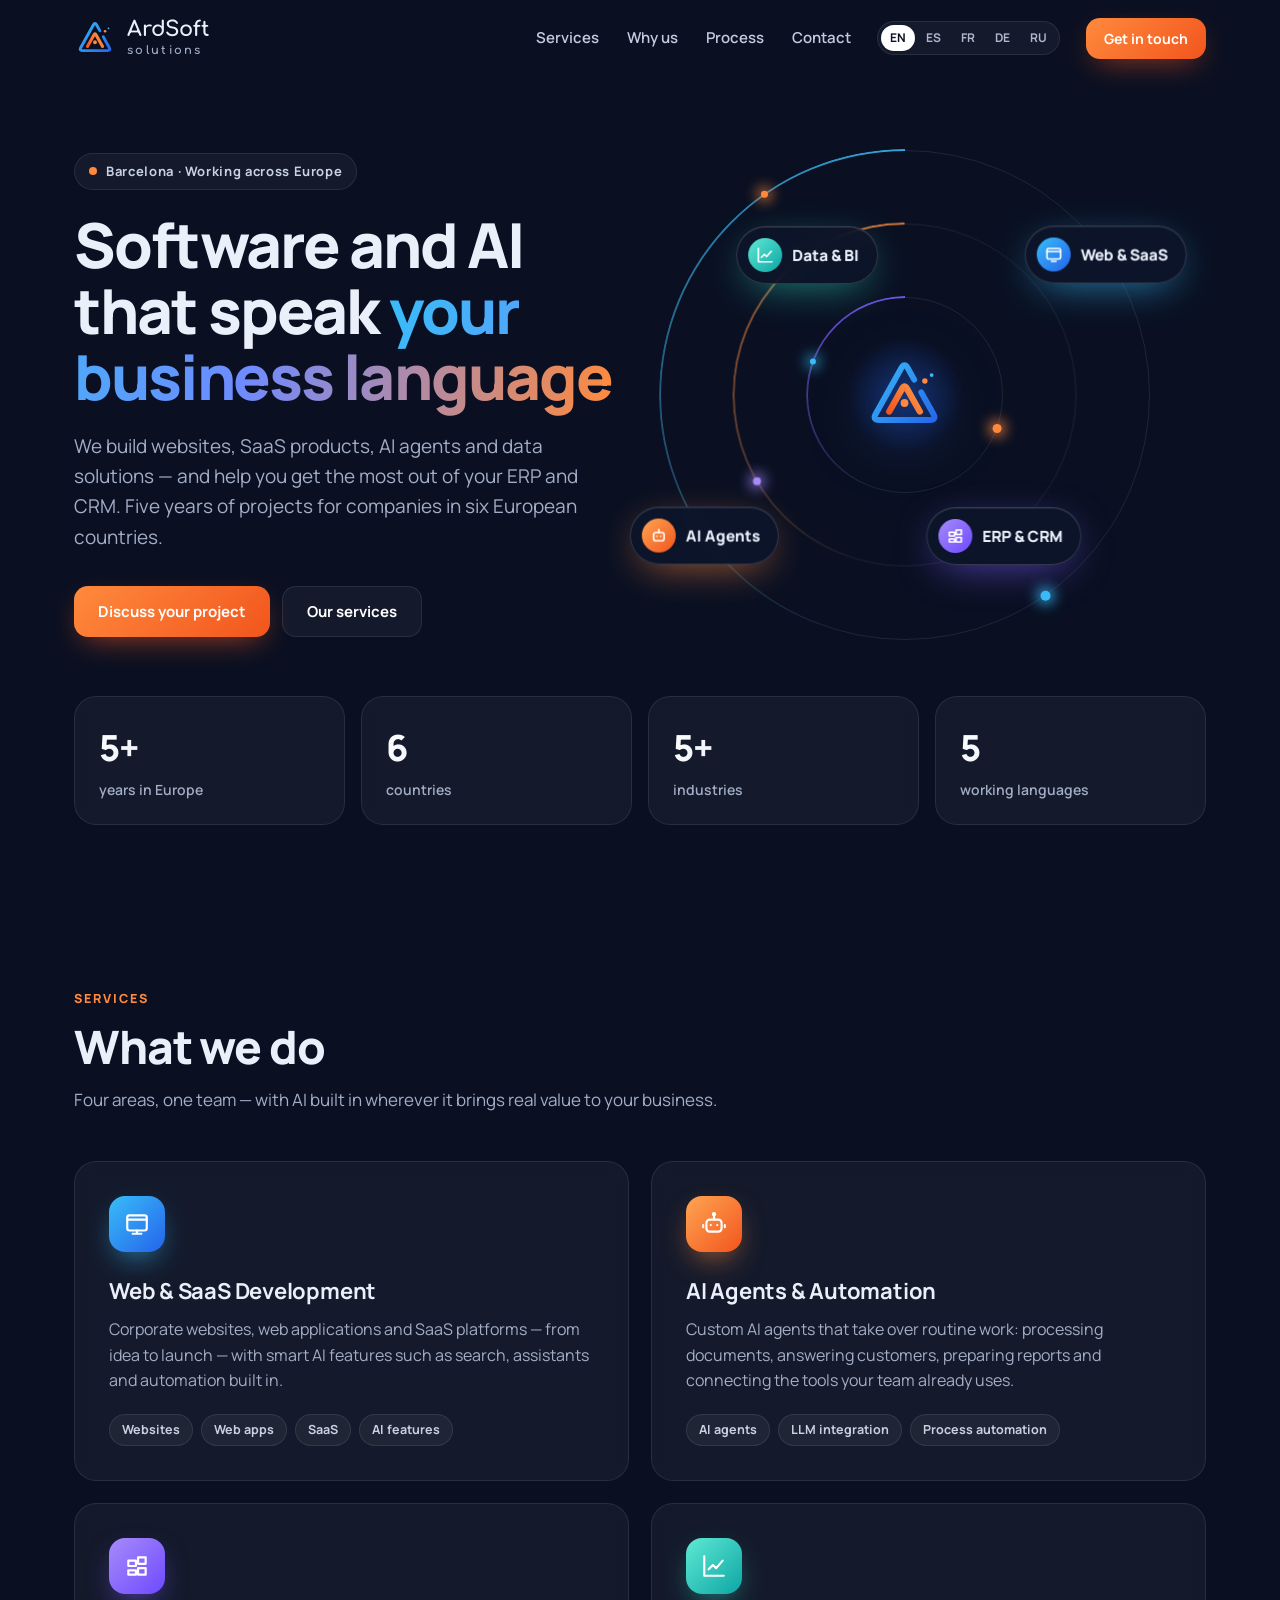
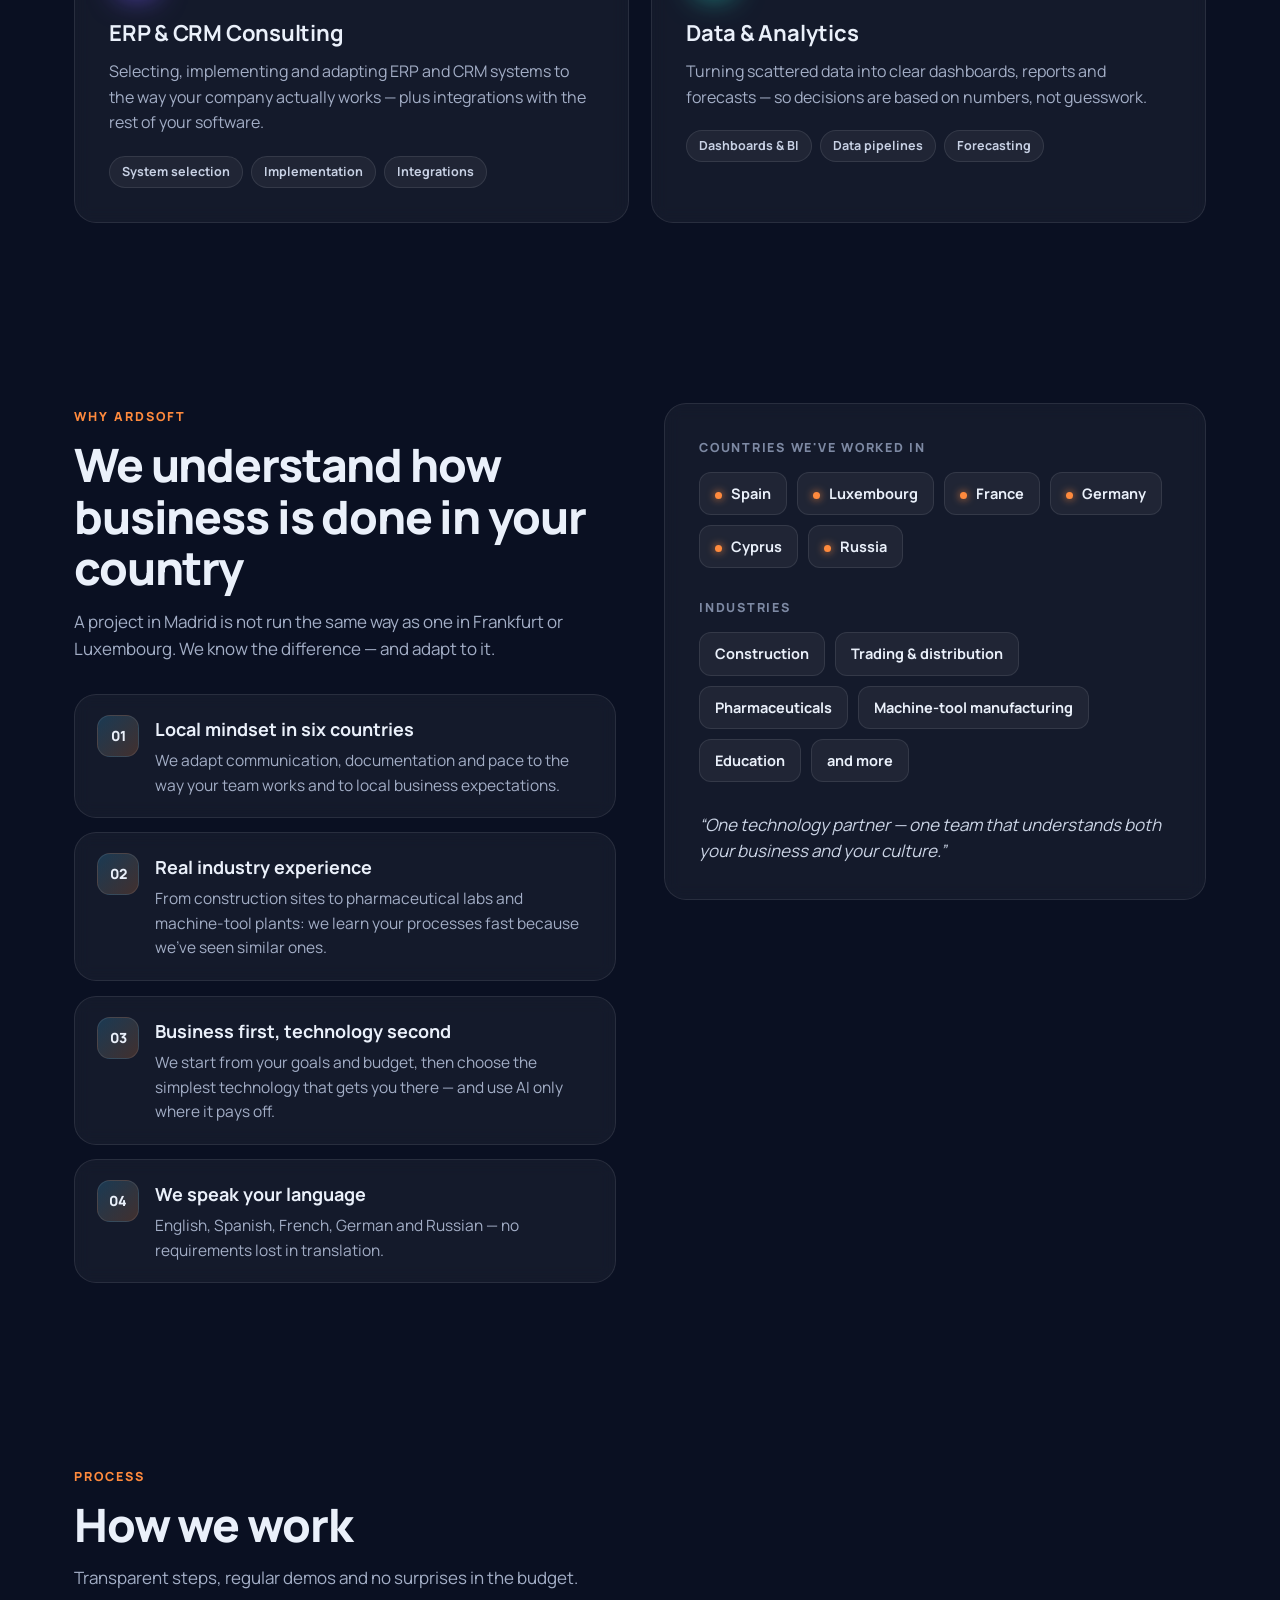
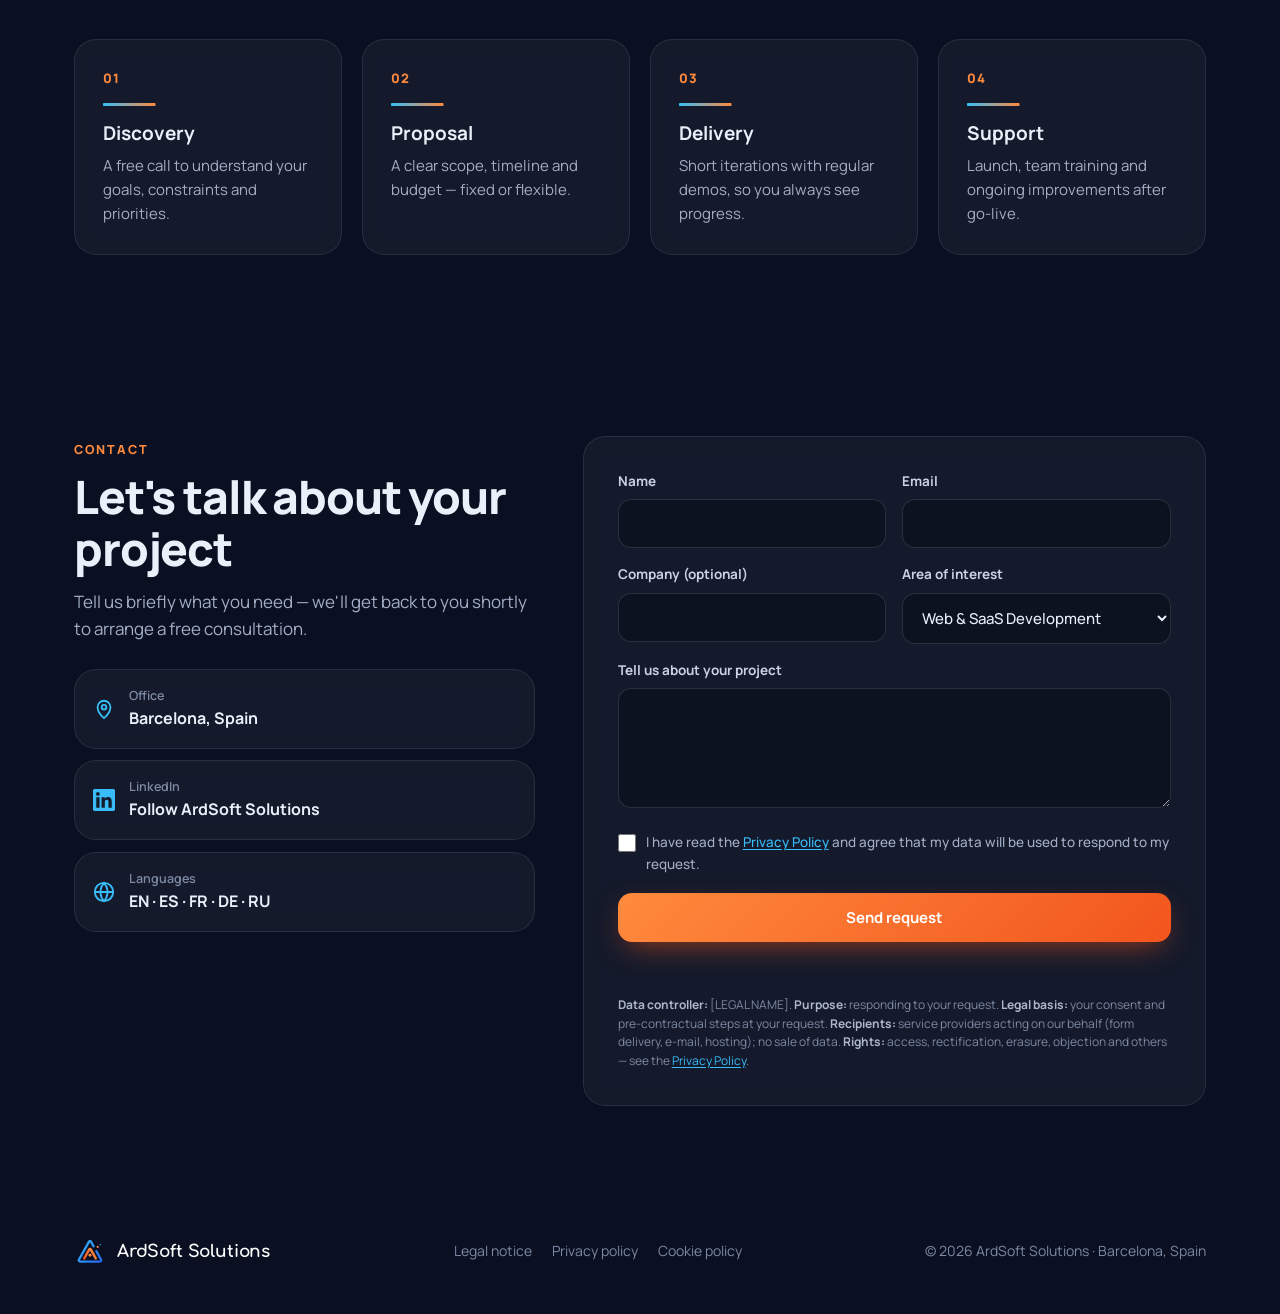
==== commit 1b7ef81b: "Add files via upload" ====
--- a/index.html
+++ b/index.html
@@ -5,178 +5,40 @@
 <meta name="viewport" content="width=device-width, initial-scale=1">
 <title>ArdSoft Solutions — Software, AI & Data for European Businesses</title>
 <meta name="description" content="ArdSoft Solutions (Barcelona): web & SaaS development, AI agents, ERP & CRM consulting and data analytics for companies across Europe.">
+<link rel="canonical" href="https://ardsoftsolutions.com/">
+<meta name="theme-color" content="#0A1022">
+<meta property="og:type" content="website">
+<meta property="og:url" content="https://ardsoftsolutions.com/">
 <meta property="og:title" content="ArdSoft Solutions">
 <meta property="og:description" content="Software, AI and data solutions that speak your business language. Based in Barcelona, working across Europe.">
-<meta property="og:type" content="website">
+<meta property="og:image" content="https://ardsoftsolutions.com/logo-512.png">
 <link rel="icon" type="image/svg+xml" href="logo.svg">
-<link rel="preconnect" href="https://fonts.googleapis.com">
-<link rel="preconnect" href="https://fonts.gstatic.com" crossorigin>
-<link href="https://fonts.googleapis.com/css2?family=Manrope:wght@400;500;600;700;800&display=swap" rel="stylesheet">
-<style>
-  :root{
-    --navy:#0B1220; --navy-2:#111A2E; --ink:#0F172A; --muted:#5B6478; --line:#E6E9F0;
-    --bg:#FFFFFF; --bg-soft:#F5F7FB;
-    --blue:#2563EB; --sky:#38BDF8; --orange:#F2551D; --orange-2:#FF8A3D;
-    --radius:18px; --max:1160px;
-  }
-  *{box-sizing:border-box;margin:0;padding:0}
-  html{scroll-behavior:smooth}
-  body{font-family:"Manrope",system-ui,-apple-system,Segoe UI,Roboto,sans-serif;color:var(--ink);background:var(--bg);line-height:1.6;-webkit-font-smoothing:antialiased}
-  a{color:inherit;text-decoration:none}
-  img,svg{display:block}
-  .wrap{max-width:var(--max);margin:0 auto;padding:0 24px}
-  .grad-text{background:linear-gradient(90deg,var(--sky),var(--blue) 45%,var(--orange-2));-webkit-background-clip:text;background-clip:text;color:transparent}
-
-  /* Header */
-  header{position:fixed;inset:0 0 auto 0;z-index:50;transition:background .25s,box-shadow .25s}
-  header.scrolled{background:rgba(11,18,32,.88);backdrop-filter:blur(12px);box-shadow:0 1px 0 rgba(255,255,255,.06)}
-  .nav{display:flex;align-items:center;gap:28px;height:72px;color:#fff}
-  .brand{display:flex;align-items:center;gap:10px;font-weight:800;font-size:19px;letter-spacing:-.01em}
-  .brand svg{width:38px;height:38px}
-  .brand small{display:block;font-size:10.5px;font-weight:600;letter-spacing:.22em;color:#9AA6BF;text-transform:uppercase;margin-top:-3px}
-  .menu{display:flex;gap:26px;margin-left:auto;font-weight:600;font-size:15px;color:#C9D2E3}
-  .menu a:hover{color:#fff}
-  .langs{display:flex;gap:2px;background:rgba(255,255,255,.07);border:1px solid rgba(255,255,255,.1);border-radius:999px;padding:3px}
-  .langs button{border:0;background:none;color:#AEB8CC;font:600 12px/1 "Manrope",sans-serif;padding:7px 9px;border-radius:999px;cursor:pointer}
-  .langs button.active{background:#fff;color:var(--navy)}
-  .btn{display:inline-flex;align-items:center;justify-content:center;gap:8px;font-weight:700;font-size:15px;padding:13px 22px;border-radius:12px;border:0;cursor:pointer;transition:transform .15s,box-shadow .2s,background .2s}
-  .btn-primary{background:linear-gradient(135deg,var(--orange-2),var(--orange));color:#fff;box-shadow:0 8px 24px -8px rgba(242,85,29,.6)}
-  .btn-primary:hover{transform:translateY(-1px);box-shadow:0 12px 28px -8px rgba(242,85,29,.7)}
-  .btn-ghost{background:rgba(255,255,255,.08);color:#fff;border:1px solid rgba(255,255,255,.16)}
-  .btn-ghost:hover{background:rgba(255,255,255,.14)}
-  .nav .btn{padding:10px 16px;font-size:14px}
-  .burger{display:none;margin-left:auto;background:none;border:0;color:#fff;cursor:pointer;padding:6px}
-
-  /* Hero */
-  .hero{position:relative;background:var(--navy);color:#fff;padding:150px 0 90px;overflow:hidden}
-  .hero:before{content:"";position:absolute;width:720px;height:720px;right:-180px;top:-220px;background:radial-gradient(circle,rgba(37,99,235,.45),transparent 62%)}
-  .hero:after{content:"";position:absolute;width:560px;height:560px;left:-220px;bottom:-300px;background:radial-gradient(circle,rgba(242,85,29,.28),transparent 62%)}
-  .hero .grid-bg{position:absolute;inset:0;background-image:linear-gradient(rgba(255,255,255,.04) 1px,transparent 1px),linear-gradient(90deg,rgba(255,255,255,.04) 1px,transparent 1px);background-size:56px 56px;mask-image:radial-gradient(ellipse at 70% 30%,#000 20%,transparent 70%)}
-  .hero-inner{position:relative;z-index:1;display:grid;grid-template-columns:1.25fr .75fr;gap:48px;align-items:center}
-  .eyebrow{display:inline-flex;align-items:center;gap:8px;font-size:13px;font-weight:700;letter-spacing:.06em;color:#C9D2E3;background:rgba(255,255,255,.06);border:1px solid rgba(255,255,255,.12);padding:7px 14px;border-radius:999px}
-  .eyebrow i{width:7px;height:7px;border-radius:50%;background:var(--orange);box-shadow:0 0 0 4px rgba(242,85,29,.25)}
-  .hero h1{font-size:clamp(36px,5.2vw,62px);line-height:1.06;letter-spacing:-.03em;font-weight:800;margin:22px 0 20px}
-  .hero p.lead{font-size:clamp(16px,1.6vw,19px);color:#B8C2D6;max-width:600px}
-  .hero-cta{display:flex;flex-wrap:wrap;gap:12px;margin-top:34px}
-  .hero-art{position:relative;aspect-ratio:1;max-width:400px;justify-self:center;width:100%}
-  .hero-art .ring{position:absolute;inset:0;border-radius:50%;border:1px solid rgba(255,255,255,.1)}
-  .hero-art .ring.r2{inset:14%;border-color:rgba(56,189,248,.22)}
-  .hero-art .ring.r3{inset:28%;border-color:rgba(242,85,29,.25)}
-  .hero-art svg.mark{position:absolute;inset:30%;width:40%;height:40%;filter:drop-shadow(0 12px 40px rgba(37,99,235,.55))}
-  .chip{position:absolute;font-size:12.5px;font-weight:700;padding:8px 13px;border-radius:999px;background:rgba(17,26,46,.9);border:1px solid rgba(255,255,255,.14);white-space:nowrap;animation:float 6s ease-in-out infinite}
-  .chip b{color:var(--orange-2)}
-  .chip.c1{top:6%;left:2%}.chip.c2{top:24%;right:-4%;animation-delay:-1.5s}.chip.c3{bottom:20%;left:-6%;animation-delay:-3s}.chip.c4{bottom:4%;right:8%;animation-delay:-4.5s}
-  @keyframes float{50%{transform:translateY(-8px)}}
-  .stats{position:relative;z-index:1;display:grid;grid-template-columns:repeat(4,1fr);gap:1px;margin-top:70px;background:rgba(255,255,255,.08);border:1px solid rgba(255,255,255,.08);border-radius:var(--radius);overflow:hidden}
-  .stat{background:var(--navy-2);padding:24px 26px}
-  .stat strong{display:block;font-size:34px;font-weight:800;letter-spacing:-.02em}
-  .stat span{color:#9AA6BF;font-size:14px;font-weight:600}
-
-  /* Sections */
-  section{padding:100px 0}
-  .sec-head{max-width:680px;margin-bottom:52px}
-  .kicker{font-size:13px;font-weight:800;letter-spacing:.14em;text-transform:uppercase;color:var(--orange)}
-  h2{font-size:clamp(30px,3.6vw,44px);line-height:1.12;letter-spacing:-.025em;font-weight:800;margin:10px 0 14px}
-  .sec-head p{color:var(--muted);font-size:17px}
-
-  .services{display:grid;grid-template-columns:repeat(2,1fr);gap:22px}
-  .card{position:relative;background:#fff;border:1px solid var(--line);border-radius:var(--radius);padding:32px;transition:transform .2s,box-shadow .2s,border-color .2s}
-  .card:hover{transform:translateY(-4px);box-shadow:0 22px 50px -24px rgba(15,23,42,.25);border-color:#D4DAE6}
-  .card .ico{width:52px;height:52px;border-radius:14px;display:grid;place-items:center;background:linear-gradient(135deg,#EAF2FF,#FFF1EA);margin-bottom:20px}
-  .card .ico svg{width:26px;height:26px}
-  .card h3{font-size:21px;letter-spacing:-.01em;margin-bottom:8px}
-  .card p{color:var(--muted)}
-  .tags{display:flex;flex-wrap:wrap;gap:8px;margin-top:18px}
-  .tags span{font-size:12.5px;font-weight:700;color:#3B4A66;background:var(--bg-soft);border:1px solid var(--line);padding:5px 11px;border-radius:999px}
-
-  .why{background:var(--bg-soft)}
-  .why-grid{display:grid;grid-template-columns:1fr 1fr;gap:56px;align-items:start}
-  .points{display:grid;gap:26px}
-  .point{display:flex;gap:16px}
-  .point .num{flex:none;width:40px;height:40px;border-radius:12px;background:var(--navy);color:#fff;display:grid;place-items:center;font-weight:800;font-size:15px}
-  .point h3{font-size:18px;margin-bottom:4px}
-  .point p{color:var(--muted)}
-  .panel{background:var(--navy);color:#fff;border-radius:22px;padding:34px;position:relative;overflow:hidden}
-  .panel:after{content:"";position:absolute;width:340px;height:340px;right:-140px;top:-140px;background:radial-gradient(circle,rgba(37,99,235,.5),transparent 65%)}
-  .panel h4{position:relative;font-size:13px;font-weight:800;letter-spacing:.12em;text-transform:uppercase;color:#9AA6BF;margin-bottom:14px}
-  .panel .list{position:relative;display:flex;flex-wrap:wrap;gap:10px;margin-bottom:30px}
-  .panel .list:last-child{margin-bottom:0}
-  .panel .list span{font-weight:700;font-size:14.5px;padding:9px 15px;border-radius:12px;background:rgba(255,255,255,.07);border:1px solid rgba(255,255,255,.12)}
-  .panel .list.countries span:before{content:"";display:inline-block;width:7px;height:7px;border-radius:50%;background:var(--orange-2);margin-right:9px;vertical-align:middle}
-  .quote{position:relative;margin-top:30px;padding-top:24px;border-top:1px solid rgba(255,255,255,.12);color:#C9D2E3;font-size:16px;font-style:italic}
-
-  .steps{display:grid;grid-template-columns:repeat(4,1fr);gap:22px;counter-reset:s}
-  .step{padding:28px;border-radius:var(--radius);border:1px solid var(--line);position:relative}
-  .step:before{counter-increment:s;content:"0" counter(s);font-size:14px;font-weight:800;color:var(--orange);letter-spacing:.06em}
-  .step h3{font-size:19px;margin:12px 0 6px}
-  .step p{color:var(--muted);font-size:15px}
-
-  .contact{background:var(--navy);color:#fff;position:relative;overflow:hidden}
-  .contact:before{content:"";position:absolute;width:700px;height:700px;left:-260px;top:-260px;background:radial-gradient(circle,rgba(37,99,235,.32),transparent 62%)}
-  .contact-grid{position:relative;display:grid;grid-template-columns:.85fr 1.15fr;gap:56px}
-  .contact .sec-head p{color:#B8C2D6}
-  .info{display:grid;gap:14px;margin-top:8px}
-  .info a,.info div{display:flex;align-items:center;gap:14px;padding:16px 18px;border-radius:14px;background:rgba(255,255,255,.05);border:1px solid rgba(255,255,255,.1);font-weight:600}
-  .info a:hover{background:rgba(255,255,255,.09)}
-  .info svg{width:22px;height:22px;flex:none;color:var(--sky)}
-  .info small{display:block;color:#9AA6BF;font-weight:600;font-size:12.5px}
-  form{background:#fff;color:var(--ink);border-radius:22px;padding:34px;box-shadow:0 30px 80px -30px rgba(0,0,0,.6)}
-  .row{display:grid;grid-template-columns:1fr 1fr;gap:16px}
-  label{display:block;font-size:13.5px;font-weight:700;margin-bottom:6px;color:#2A3550}
-  .field{margin-bottom:16px}
-  input,select,textarea{width:100%;font:500 15px "Manrope",sans-serif;color:var(--ink);padding:13px 14px;border:1.5px solid var(--line);border-radius:12px;background:#FAFBFD;transition:border-color .15s,box-shadow .15s}
-  textarea{min-height:120px;resize:vertical}
-  input:focus,select:focus,textarea:focus{outline:none;border-color:var(--blue);box-shadow:0 0 0 4px rgba(37,99,235,.12);background:#fff}
-  .consent{display:flex;gap:10px;align-items:flex-start;font-size:13.5px;color:var(--muted);margin:4px 0 20px}
-  .consent input{width:18px;height:18px;margin-top:2px;flex:none;accent-color:var(--orange)}
-  form .btn{width:100%}
-  .status{margin-top:14px;font-weight:700;font-size:14.5px;text-align:center;min-height:22px}
-  .status.ok{color:#0E9F6E}.status.err{color:#DC2626}
-  .hp{position:absolute;left:-9999px}
-
-  footer{background:#070C17;color:#8592AB;padding:30px 0;font-size:14px}
-  footer .wrap{display:flex;justify-content:space-between;align-items:center;gap:16px;flex-wrap:wrap}
-  footer .brand{color:#fff;font-size:16px}
-  footer .brand svg{width:28px;height:28px}
-
-  .reveal{opacity:0;transform:translateY(18px);transition:opacity .6s ease,transform .6s ease}
-  .reveal.in{opacity:1;transform:none}
-  @media (prefers-reduced-motion:reduce){.reveal{opacity:1;transform:none}.chip{animation:none}html{scroll-behavior:auto}}
-
-  @media (max-width:1000px){
-    .hero-inner,.why-grid,.contact-grid{grid-template-columns:1fr}
-    .hero-art{max-width:320px;order:-1;display:none}
-    .steps{grid-template-columns:repeat(2,1fr)}
-    .stats{grid-template-columns:repeat(2,1fr)}
-  }
-  @media (max-width:860px){
-    .menu,.nav>.btn{display:none}
-    .burger{display:block}
-    .nav{gap:12px}
-    .langs{margin-left:auto}
-    .burger{margin-left:0}
-    .menu.open{display:flex;position:absolute;top:72px;left:0;right:0;flex-direction:column;gap:0;background:rgba(11,18,32,.97);padding:8px 24px 20px}
-    .menu.open a{padding:13px 0;border-bottom:1px solid rgba(255,255,255,.08)}
-    header.menu-open{background:rgba(11,18,32,.97)}
-  }
-  @media (max-width:640px){
-    .wrap{padding:0 16px}
-    section{padding:72px 0}
-    .hero{padding:120px 0 64px}
-    .services,.steps,.row{grid-template-columns:1fr}
-    .card,form,.panel{padding:24px}
-    .brand small{display:none}
-    .langs button{padding:6px 7px;font-size:11px}
-  }
-</style>
+<link rel="apple-touch-icon" href="logo-512.png">
+<link rel="preload" href="fonts/manrope-latin-wght-normal.woff2" as="font" type="font/woff2" crossorigin>
+<link rel="stylesheet" href="style.css">
 </head>
 <body>
-
-<header id="top">
+<div class="aurora" aria-hidden="true"><i></i><i></i><i></i><i></i><div class="grid"></div></div>
+
+<svg width="0" height="0" style="position:absolute" aria-hidden="true">
+  <defs>
+    <linearGradient id="lgB" x1="10" y1="10" x2="90" y2="85" gradientUnits="userSpaceOnUse"><stop offset="0" stop-color="#38BDF8"/><stop offset="1" stop-color="#2563EB"/></linearGradient>
+    <linearGradient id="lgO" x1="30" y1="70" x2="75" y2="35" gradientUnits="userSpaceOnUse"><stop offset="0" stop-color="#F2551D"/><stop offset="1" stop-color="#FFA552"/></linearGradient>
+    <symbol id="mark" viewBox="0 0 100 100">
+      <path d="M69.8 47.4 L84.1 73 Q88 80 80 80 L20 80 Q12 80 15.9 73 L46.1 19 Q50 12 53.9 19 L61.4 32.4" fill="none" stroke="url(#lgB)" stroke-width="7" stroke-linecap="round"/>
+      <path d="M32 70 L47.4 42.7 Q50 38 52.6 42.7 L68 70" fill="none" stroke="url(#lgO)" stroke-width="7.5" stroke-linecap="round" stroke-linejoin="round"/>
+      <circle cx="50" cy="60" r="4.6" fill="#FF8A3D"/>
+      <circle cx="74" cy="34" r="3.2" fill="#FF8A3D"/>
+      <circle cx="82" cy="27" r="2.2" fill="#38BDF8"/>
+    </symbol>
+  </defs>
+</svg>
+
+<header>
   <div class="wrap nav">
     <a href="#" class="brand" aria-label="ArdSoft Solutions">
       <svg viewBox="0 0 100 100" aria-hidden="true"><use href="#mark"/></svg>
-      <div>ArdSoft<small>Solutions</small></div>
+      <span class="wm">ArdSoft<small>solutions</small></span>
     </a>
     <nav class="menu" id="menu">
       <a href="#services" data-i18n="nav_services">Services</a>
@@ -192,49 +54,45 @@
   </div>
 </header>
 
-<!-- Logo symbol (reused) -->
-<svg width="0" height="0" style="position:absolute" aria-hidden="true">
-  <defs>
-    <linearGradient id="ardBlue" x1="0" y1="0" x2="1" y2="1"><stop offset="0" stop-color="#38BDF8"/><stop offset="1" stop-color="#2563EB"/></linearGradient>
-    <linearGradient id="ardOrange" x1="0" y1="0" x2="0" y2="1"><stop offset="0" stop-color="#FFA552"/><stop offset="1" stop-color="#F2551D"/></linearGradient>
-    <symbol id="mark" viewBox="0 0 100 100">
-      <path d="M50 12 L88 80 L12 80 Z" fill="none" stroke="url(#ardBlue)" stroke-width="8" stroke-linejoin="round"/>
-      <path d="M42 58 H58" stroke="#F86A27" stroke-width="6"/>
-      <path d="M33 68 L50 37 L67 68" fill="none" stroke="url(#ardOrange)" stroke-width="8" stroke-linecap="round" stroke-linejoin="round"/>
-      <circle cx="84" cy="30" r="4" fill="#F2551D"/>
-      <circle cx="92" cy="42" r="2.6" fill="#38BDF8"/>
-    </symbol>
-  </defs>
-</svg>
-
 <main>
 <section class="hero">
-  <div class="grid-bg"></div>
   <div class="wrap">
     <div class="hero-inner">
       <div>
         <span class="eyebrow"><i></i><span data-i18n="hero_eyebrow">Barcelona · Working across Europe</span></span>
         <h1><span data-i18n="hero_title_1">Software and AI that speak</span> <span class="grad-text" data-i18n="hero_title_2">your business language</span></h1>
-        <p class="lead" data-i18n="hero_lead">We build websites, SaaS products, AI agents and data solutions — and help you get the most out of your ERP and CRM. Five years of projects for companies in six European countries.</p>
+        <p class="lead" data-i18n="hero_lead">We build websites, SaaS products, AI agents and data solutions — and help you get the most out of your ERP and CRM.</p>
         <div class="hero-cta">
           <a href="#contact" class="btn btn-primary" data-i18n="hero_cta1">Discuss your project</a>
           <a href="#services" class="btn btn-ghost" data-i18n="hero_cta2">Our services</a>
         </div>
       </div>
-      <div class="hero-art" aria-hidden="true">
-        <div class="ring"></div><div class="ring r2"></div><div class="ring r3"></div>
-        <svg class="mark" viewBox="0 0 100 100"><use href="#mark"/></svg>
-        <span class="chip c1"><b>AI</b> Agents</span>
-        <span class="chip c2">SaaS <b>+ AI</b></span>
-        <span class="chip c3">ERP · CRM</span>
-        <span class="chip c4">Data <b>&amp;</b> BI</span>
-      </div>
-    </div>
+
+      <div class="orbits" aria-hidden="true">
+        <div class="orbit o1"><div class="track"></div><div class="spin">
+          <div class="sat" style="--a:-35deg;--k:.5"><div class="upright"><span class="chip c-blue"><span class="dot"><svg viewBox="0 0 24 24" fill="none" stroke="#fff" stroke-width="2.2" stroke-linecap="round" stroke-linejoin="round"><rect x="3" y="4" width="18" height="14" rx="2"/><path d="M3 8h18M9 21h6"/></svg></span><span data-i18n="o1">Web & SaaS</span></span></div></div>
+          <div class="sat" style="--a:145deg;--k:.5"><div class="upright"><span class="chip c-orange"><span class="dot"><svg viewBox="0 0 24 24" fill="none" stroke="#fff" stroke-width="2.2" stroke-linecap="round" stroke-linejoin="round"><rect x="5" y="8" width="14" height="11" rx="3"/><path d="M12 8V4M9.5 13h.01M14.5 13h.01"/></svg></span><span data-i18n="o2">AI Agents</span></span></div></div>
+          <div class="sat" style="--a:55deg;--k:.5"><div class="upright"><i class="planet" style="--c:#38BDF8;display:block"></i></div></div>
+          <div class="sat" style="--a:235deg;--k:.5"><div class="upright"><i class="planet" style="--c:#FF8A3D;display:block;width:7px;height:7px"></i></div></div>
+        </div></div>
+        <div class="orbit o2"><div class="track"></div><div class="spin">
+          <div class="sat" style="--a:55deg;--k:.35"><div class="upright"><span class="chip c-violet"><span class="dot"><svg viewBox="0 0 24 24" fill="none" stroke="#fff" stroke-width="2.2" stroke-linecap="round" stroke-linejoin="round"><path d="M4 7h7v5H4zM13 4h7v6h-7zM13 14h7v6h-7zM4 16h7v4H4z"/></svg></span><span data-i18n="o3">ERP & CRM</span></span></div></div>
+          <div class="sat" style="--a:235deg;--k:.35"><div class="upright"><span class="chip c-teal"><span class="dot"><svg viewBox="0 0 24 24" fill="none" stroke="#fff" stroke-width="2.2" stroke-linecap="round" stroke-linejoin="round"><path d="M3 3v18h18"/><path d="M7 15l4-4 3 3 6-7"/></svg></span><span data-i18n="o4">Data & BI</span></span></div></div>
+          <div class="sat" style="--a:150deg;--k:.35"><div class="upright"><i class="planet" style="--c:#A78BFA;display:block;width:8px;height:8px"></i></div></div>
+        </div></div>
+        <div class="orbit o3"><div class="track"></div><div class="spin">
+          <div class="sat" style="--a:20deg;--k:.2"><div class="upright"><i class="planet" style="--c:#FF8A3D;display:block;width:9px;height:9px"></i></div></div>
+          <div class="sat" style="--a:200deg;--k:.2"><div class="upright"><i class="planet" style="--c:#38BDF8;display:block;width:6px;height:6px"></i></div></div>
+        </div></div>
+        <div class="core"><svg viewBox="0 0 100 100"><use href="#mark"/></svg></div>
+      </div>
+    </div>
+
     <div class="stats">
-      <div class="stat"><strong>5+</strong><span data-i18n="stat_years">years in Europe</span></div>
-      <div class="stat"><strong>6</strong><span data-i18n="stat_countries">countries</span></div>
-      <div class="stat"><strong>5+</strong><span data-i18n="stat_industries">industries</span></div>
-      <div class="stat"><strong>5</strong><span data-i18n="stat_languages">working languages</span></div>
+      <div class="stat glass fx reveal" data-tilt="8"><strong>5+</strong><span data-i18n="stat_years">years in Europe</span></div>
+      <div class="stat glass fx reveal" data-tilt="8"><strong>6</strong><span data-i18n="stat_countries">countries</span></div>
+      <div class="stat glass fx reveal" data-tilt="8"><strong>5+</strong><span data-i18n="stat_industries">industries</span></div>
+      <div class="stat glass fx reveal" data-tilt="8"><strong>5</strong><span data-i18n="stat_languages">working languages</span></div>
     </div>
   </div>
 </section>
@@ -247,59 +105,59 @@
       <p data-i18n="svc_sub">Four areas, one team — with AI built in wherever it brings real value to your business.</p>
     </div>
     <div class="services">
-      <article class="card reveal">
-        <div class="ico"><svg viewBox="0 0 24 24" fill="none" stroke="#2563EB" stroke-width="2" stroke-linecap="round" stroke-linejoin="round"><rect x="3" y="4" width="18" height="14" rx="2"/><path d="M3 8h18M8 21h8M12 18v3"/></svg></div>
+      <article class="card glass fx reveal">
+        <div class="ico c-blue"><svg viewBox="0 0 24 24" fill="none" stroke="#fff" stroke-width="2" stroke-linecap="round" stroke-linejoin="round"><rect x="3" y="4" width="18" height="14" rx="2"/><path d="M3 8h18M8 21h8M12 18v3"/></svg></div>
         <h3 data-i18n="s1_t">Web & SaaS Development</h3>
-        <p data-i18n="s1_d">Corporate websites, web applications and SaaS platforms — from idea to launch — with smart AI features such as search, assistants and automation built in.</p>
+        <p data-i18n="s1_d"></p>
         <div class="tags"><span data-i18n="s1_g1">Websites</span><span data-i18n="s1_g2">Web apps</span><span>SaaS</span><span data-i18n="s1_g3">AI features</span></div>
       </article>
-      <article class="card reveal">
-        <div class="ico"><svg viewBox="0 0 24 24" fill="none" stroke="#F2551D" stroke-width="2" stroke-linecap="round" stroke-linejoin="round"><rect x="5" y="8" width="14" height="11" rx="3"/><path d="M12 8V4M9 13h.01M15 13h.01M2 13v2M22 13v2"/><circle cx="12" cy="3" r="1"/></svg></div>
+      <article class="card glass fx reveal">
+        <div class="ico c-orange"><svg viewBox="0 0 24 24" fill="none" stroke="#fff" stroke-width="2" stroke-linecap="round" stroke-linejoin="round"><rect x="5" y="8" width="14" height="11" rx="3"/><path d="M12 8V4M9 13h.01M15 13h.01M2 13v2M22 13v2"/><circle cx="12" cy="3" r="1"/></svg></div>
         <h3 data-i18n="s2_t">AI Agents & Automation</h3>
-        <p data-i18n="s2_d">Custom AI agents that take over routine work: processing documents, answering customers, preparing reports and connecting the tools your team already uses.</p>
-        <div class="tags"><span data-i18n="s2_g1">AI agents</span><span data-i18n="s2_g2">LLM integration</span><span data-i18n="s2_g3">Process automation</span></div>
-      </article>
-      <article class="card reveal">
-        <div class="ico"><svg viewBox="0 0 24 24" fill="none" stroke="#2563EB" stroke-width="2" stroke-linecap="round" stroke-linejoin="round"><path d="M4 7h7v5H4zM13 4h7v6h-7zM13 14h7v6h-7zM4 16h7v4H4z"/></svg></div>
+        <p data-i18n="s2_d"></p>
+        <div class="tags"><span data-i18n="s2_g1"></span><span data-i18n="s2_g2"></span><span data-i18n="s2_g3"></span></div>
+      </article>
+      <article class="card glass fx reveal">
+        <div class="ico c-violet"><svg viewBox="0 0 24 24" fill="none" stroke="#fff" stroke-width="2" stroke-linecap="round" stroke-linejoin="round"><path d="M4 7h7v5H4zM13 4h7v6h-7zM13 14h7v6h-7zM4 16h7v4H4z"/></svg></div>
         <h3 data-i18n="s3_t">ERP & CRM Consulting</h3>
-        <p data-i18n="s3_d">Selecting, implementing and adapting ERP and CRM systems to the way your company actually works — plus integrations with the rest of your software.</p>
-        <div class="tags"><span data-i18n="s3_g1">System selection</span><span data-i18n="s3_g2">Implementation</span><span data-i18n="s3_g3">Integrations</span></div>
-      </article>
-      <article class="card reveal">
-        <div class="ico"><svg viewBox="0 0 24 24" fill="none" stroke="#F2551D" stroke-width="2" stroke-linecap="round" stroke-linejoin="round"><path d="M3 3v18h18"/><path d="M7 15l4-4 3 3 6-7"/></svg></div>
+        <p data-i18n="s3_d"></p>
+        <div class="tags"><span data-i18n="s3_g1"></span><span data-i18n="s3_g2"></span><span data-i18n="s3_g3"></span></div>
+      </article>
+      <article class="card glass fx reveal">
+        <div class="ico c-teal"><svg viewBox="0 0 24 24" fill="none" stroke="#fff" stroke-width="2" stroke-linecap="round" stroke-linejoin="round"><path d="M3 3v18h18"/><path d="M7 15l4-4 3 3 6-7"/></svg></div>
         <h3 data-i18n="s4_t">Data & Analytics</h3>
-        <p data-i18n="s4_d">Turning scattered data into clear dashboards, reports and forecasts — so decisions are based on numbers, not guesswork.</p>
-        <div class="tags"><span data-i18n="s4_g1">Dashboards & BI</span><span data-i18n="s4_g2">Data pipelines</span><span data-i18n="s4_g3">Forecasting</span></div>
-      </article>
-    </div>
-  </div>
-</section>
-
-<section id="why" class="why">
+        <p data-i18n="s4_d"></p>
+        <div class="tags"><span data-i18n="s4_g1"></span><span data-i18n="s4_g2"></span><span data-i18n="s4_g3"></span></div>
+      </article>
+    </div>
+  </div>
+</section>
+
+<section id="why">
   <div class="wrap why-grid">
     <div>
-      <div class="sec-head reveal" style="margin-bottom:36px">
+      <div class="sec-head reveal" style="margin-bottom:32px">
         <div class="kicker" data-i18n="why_kicker">Why ArdSoft</div>
         <h2 data-i18n="why_title">We understand how business is done in your country</h2>
-        <p data-i18n="why_sub">A project in Madrid is not run the same way as one in Frankfurt or Luxembourg. We know the difference — and adapt to it.</p>
+        <p data-i18n="why_sub"></p>
       </div>
       <div class="points">
-        <div class="point reveal"><div class="num">01</div><div><h3 data-i18n="w1_t">Local mindset in six countries</h3><p data-i18n="w1_d">We adapt communication, documentation and pace to the way your team works and to local business expectations.</p></div></div>
-        <div class="point reveal"><div class="num">02</div><div><h3 data-i18n="w2_t">Real industry experience</h3><p data-i18n="w2_d">From construction sites to pharmaceutical labs and machine-tool plants: we learn your processes fast because we've seen similar ones.</p></div></div>
-        <div class="point reveal"><div class="num">03</div><div><h3 data-i18n="w3_t">Business first, technology second</h3><p data-i18n="w3_d">We start from your goals and budget, then choose the simplest technology that gets you there — and use AI only where it pays off.</p></div></div>
-        <div class="point reveal"><div class="num">04</div><div><h3 data-i18n="w4_t">We speak your language</h3><p data-i18n="w4_d">English, Spanish, French, German and Russian — no requirements lost in translation.</p></div></div>
-      </div>
-    </div>
-    <div class="panel reveal">
+        <div class="point glass fx reveal" data-tilt="3"><div class="num">01</div><div><h3 data-i18n="w1_t"></h3><p data-i18n="w1_d"></p></div></div>
+        <div class="point glass fx reveal" data-tilt="3"><div class="num">02</div><div><h3 data-i18n="w2_t"></h3><p data-i18n="w2_d"></p></div></div>
+        <div class="point glass fx reveal" data-tilt="3"><div class="num">03</div><div><h3 data-i18n="w3_t"></h3><p data-i18n="w3_d"></p></div></div>
+        <div class="point glass fx reveal" data-tilt="3"><div class="num">04</div><div><h3 data-i18n="w4_t"></h3><p data-i18n="w4_d"></p></div></div>
+      </div>
+    </div>
+    <div class="panel glass fx reveal" data-tilt="3">
       <h4 data-i18n="countries_label">Countries we've worked in</h4>
       <div class="list countries">
         <span data-i18n="c_es">Spain</span><span data-i18n="c_lu">Luxembourg</span><span data-i18n="c_fr">France</span><span data-i18n="c_de">Germany</span><span data-i18n="c_cy">Cyprus</span><span data-i18n="c_ru">Russia</span>
       </div>
       <h4 data-i18n="industries_label">Industries</h4>
       <div class="list">
-        <span data-i18n="i_1">Construction</span><span data-i18n="i_2">Trading & distribution</span><span data-i18n="i_3">Pharmaceuticals</span><span data-i18n="i_4">Machine-tool manufacturing</span><span data-i18n="i_5">Education</span><span data-i18n="i_6">and more</span>
-      </div>
-      <p class="quote" data-i18n="why_quote">“One partner for technology, one team that understands both your business and your culture.”</p>
+        <span data-i18n="i_1"></span><span data-i18n="i_2"></span><span data-i18n="i_3"></span><span data-i18n="i_4"></span><span data-i18n="i_5"></span><span data-i18n="i_6"></span>
+      </div>
+      <p class="quote" data-i18n="why_quote"></p>
     </div>
   </div>
 </section>
@@ -309,37 +167,36 @@
     <div class="sec-head reveal">
       <div class="kicker" data-i18n="proc_kicker">Process</div>
       <h2 data-i18n="proc_title">How we work</h2>
-      <p data-i18n="proc_sub">Transparent steps, regular demos and no surprises in the budget.</p>
+      <p data-i18n="proc_sub"></p>
     </div>
     <div class="steps">
-      <div class="step reveal"><h3 data-i18n="p1_t">Discovery</h3><p data-i18n="p1_d">A free call to understand your goals, constraints and priorities.</p></div>
-      <div class="step reveal"><h3 data-i18n="p2_t">Proposal</h3><p data-i18n="p2_d">A clear scope, timeline and budget — fixed or flexible.</p></div>
-      <div class="step reveal"><h3 data-i18n="p3_t">Delivery</h3><p data-i18n="p3_d">Short iterations with regular demos, so you always see progress.</p></div>
-      <div class="step reveal"><h3 data-i18n="p4_t">Support</h3><p data-i18n="p4_d">Launch, team training and ongoing improvements after go-live.</p></div>
-    </div>
-  </div>
-</section>
-
-<section id="contact" class="contact">
+      <div class="step glass fx reveal"><div class="n">01</div><div class="bar"></div><h3 data-i18n="p1_t"></h3><p data-i18n="p1_d"></p></div>
+      <div class="step glass fx reveal"><div class="n">02</div><div class="bar"></div><h3 data-i18n="p2_t"></h3><p data-i18n="p2_d"></p></div>
+      <div class="step glass fx reveal"><div class="n">03</div><div class="bar"></div><h3 data-i18n="p3_t"></h3><p data-i18n="p3_d"></p></div>
+      <div class="step glass fx reveal"><div class="n">04</div><div class="bar"></div><h3 data-i18n="p4_t"></h3><p data-i18n="p4_d"></p></div>
+    </div>
+  </div>
+</section>
+
+<section id="contact">
   <div class="wrap contact-grid">
     <div>
-      <div class="sec-head reveal" style="margin-bottom:28px">
+      <div class="sec-head reveal" style="margin-bottom:26px">
         <div class="kicker" data-i18n="ct_kicker">Contact</div>
         <h2 data-i18n="ct_title">Let's talk about your project</h2>
-        <p data-i18n="ct_sub">Tell us briefly what you need — we'll get back to you shortly to arrange a free consultation.</p>
-      </div>
-      <div class="info reveal">
-        <div><svg viewBox="0 0 24 24" fill="none" stroke="currentColor" stroke-width="2" stroke-linecap="round" stroke-linejoin="round"><path d="M12 22s7-6.2 7-12a7 7 0 1 0-14 0c0 5.8 7 12 7 12z"/><circle cx="12" cy="10" r="2.5"/></svg><span><small data-i18n="ct_office">Office</small><span data-i18n="ct_city">Barcelona, Spain</span></span></div>
-        <a href="https://www.linkedin.com/company/109558222/" target="_blank" rel="noopener"><svg viewBox="0 0 24 24" fill="currentColor"><path d="M20.45 20.45h-3.55v-5.57c0-1.33-.03-3.04-1.85-3.04-1.85 0-2.14 1.45-2.14 2.94v5.67H9.35V9h3.41v1.56h.05c.48-.9 1.64-1.85 3.37-1.85 3.6 0 4.27 2.37 4.27 5.46v6.28zM5.34 7.43a2.06 2.06 0 1 1 0-4.12 2.06 2.06 0 0 1 0 4.12zM7.12 20.45H3.56V9h3.56v11.45zM22.22 0H1.77C.79 0 0 .77 0 1.73v20.54C0 23.23.79 24 1.77 24h20.45c.98 0 1.78-.77 1.78-1.73V1.73C24 .77 23.2 0 22.22 0z"/></svg><span><small>LinkedIn</small><span data-i18n="ct_li">Follow ArdSoft Solutions</span></span></a>
-        <div><svg viewBox="0 0 24 24" fill="none" stroke="currentColor" stroke-width="2" stroke-linecap="round" stroke-linejoin="round"><circle cx="12" cy="12" r="10"/><path d="M2 12h20M12 2a15 15 0 0 1 0 20M12 2a15 15 0 0 0 0 20"/></svg><span><small data-i18n="ct_langs">Languages</small>EN · ES · FR · DE · RU</span></div>
-      </div>
-    </div>
-
-    <form id="form" class="reveal" novalidate>
+        <p data-i18n="ct_sub"></p>
+      </div>
+      <div class="info">
+        <div class="item glass fx reveal" data-tilt="4"><svg viewBox="0 0 24 24" fill="none" stroke="currentColor" stroke-width="2" stroke-linecap="round" stroke-linejoin="round"><path d="M12 22s7-6.2 7-12a7 7 0 1 0-14 0c0 5.8 7 12 7 12z"/><circle cx="12" cy="10" r="2.5"/></svg><span><small data-i18n="ct_office">Office</small><span data-i18n="ct_city">Barcelona, Spain</span></span></div>
+        <a class="item glass fx reveal" data-tilt="4" href="https://www.linkedin.com/company/109558222/" target="_blank" rel="noopener"><svg viewBox="0 0 24 24" fill="currentColor"><path d="M20.45 20.45h-3.55v-5.57c0-1.33-.03-3.04-1.85-3.04-1.85 0-2.14 1.45-2.14 2.94v5.67H9.35V9h3.41v1.56h.05c.48-.9 1.64-1.85 3.37-1.85 3.6 0 4.27 2.37 4.27 5.46v6.28zM5.34 7.43a2.06 2.06 0 1 1 0-4.12 2.06 2.06 0 0 1 0 4.12zM7.12 20.45H3.56V9h3.56v11.45zM22.22 0H1.77C.79 0 0 .77 0 1.73v20.54C0 23.23.79 24 1.77 24h20.45c.98 0 1.78-.77 1.78-1.73V1.73C24 .77 23.2 0 22.22 0z"/></svg><span><small>LinkedIn</small><span data-i18n="ct_li">Follow ArdSoft Solutions</span></span></a>
+        <div class="item glass fx reveal" data-tilt="4"><svg viewBox="0 0 24 24" fill="none" stroke="currentColor" stroke-width="2" stroke-linecap="round" stroke-linejoin="round"><circle cx="12" cy="12" r="10"/><path d="M2 12h20M12 2a15 15 0 0 1 0 20M12 2a15 15 0 0 0 0 20"/></svg><span><small data-i18n="ct_langs">Languages</small>EN · ES · FR · DE · RU</span></div>
+      </div>
+    </div>
+
+    <form id="form" class="glass reveal" novalidate>
       <input type="hidden" name="access_key" value="e06afb03-5587-46ee-8298-7922a773f8c6">
-      <input type="hidden" name="subject" value="New request from the ArdSoft website">
       <input type="hidden" name="from_name" value="ArdSoft website">
-      <input type="checkbox" name="botcheck" class="hp" tabindex="-1" autocomplete="off">
+      <input type="checkbox" name="botcheck" class="hp" tabindex="-1" autocomplete="off" aria-hidden="true">
       <div class="row">
         <div class="field"><label for="f-name" data-i18n="f_name">Name</label><input id="f-name" name="name" required autocomplete="name"></div>
         <div class="field"><label for="f-email" data-i18n="f_email">Email</label><input id="f-email" name="email" type="email" required autocomplete="email"></div>
@@ -357,9 +214,10 @@
         </div>
       </div>
       <div class="field"><label for="f-msg" data-i18n="f_msg">Tell us about your project</label><textarea id="f-msg" name="message" required></textarea></div>
-      <label class="consent"><input type="checkbox" id="f-consent" required><span data-i18n="f_consent">I agree that my data will be used only to respond to my request.</span></label>
+      <label class="consent"><input type="checkbox" id="f-consent" required><span data-i18n-html="f_consent_html"></span></label>
       <button class="btn btn-primary" type="submit" id="f-submit" data-i18n="f_submit">Send request</button>
       <div class="status" id="f-status" role="status" aria-live="polite"></div>
+      <p class="legal-info" data-i18n-html="f_info_html"></p>
     </form>
   </div>
 </section>
@@ -367,212 +225,17 @@
 
 <footer>
   <div class="wrap">
-    <a href="#" class="brand"><svg viewBox="0 0 100 100" aria-hidden="true"><use href="#mark"/></svg>ArdSoft Solutions</a>
+    <a href="#" class="brand"><svg viewBox="0 0 100 100" aria-hidden="true"><use href="#mark"/></svg><span class="wm">ArdSoft Solutions</span></a>
+    <nav class="flinks">
+      <a href="legal.html#legal" data-i18n="ft_legal">Legal notice</a>
+      <a href="legal.html#privacy" data-i18n="ft_privacy">Privacy policy</a>
+      <a href="legal.html#cookies" data-i18n="ft_cookies">Cookie policy</a>
+    </nav>
     <span>© <span id="year">2026</span> ArdSoft Solutions · <span data-i18n="ft_rights">Barcelona, Spain</span></span>
   </div>
 </footer>
 
-<script>
-const I18N = {
-en:{
- nav_services:"Services",nav_why:"Why us",nav_process:"Process",nav_contact:"Contact",nav_cta:"Get in touch",
- hero_eyebrow:"Barcelona · Working across Europe",hero_title_1:"Software and AI that speak",hero_title_2:"your business language",
- hero_lead:"We build websites, SaaS products, AI agents and data solutions — and help you get the most out of your ERP and CRM. Five years of projects for companies in six European countries.",
- hero_cta1:"Discuss your project",hero_cta2:"Our services",
- stat_years:"years in Europe",stat_countries:"countries",stat_industries:"industries",stat_languages:"working languages",
- svc_kicker:"Services",svc_title:"What we do",svc_sub:"Four areas, one team — with AI built in wherever it brings real value to your business.",
- s1_t:"Web & SaaS Development",s1_d:"Corporate websites, web applications and SaaS platforms — from idea to launch — with smart AI features such as search, assistants and automation built in.",s1_g1:"Websites",s1_g2:"Web apps",s1_g3:"AI features",
- s2_t:"AI Agents & Automation",s2_d:"Custom AI agents that take over routine work: processing documents, answering customers, preparing reports and connecting the tools your team already uses.",s2_g1:"AI agents",s2_g2:"LLM integration",s2_g3:"Process automation",
- s3_t:"ERP & CRM Consulting",s3_d:"Selecting, implementing and adapting ERP and CRM systems to the way your company actually works — plus integrations with the rest of your software.",s3_g1:"System selection",s3_g2:"Implementation",s3_g3:"Integrations",
- s4_t:"Data & Analytics",s4_d:"Turning scattered data into clear dashboards, reports and forecasts — so decisions are based on numbers, not guesswork.",s4_g1:"Dashboards & BI",s4_g2:"Data pipelines",s4_g3:"Forecasting",
- why_kicker:"Why ArdSoft",why_title:"We understand how business is done in your country",why_sub:"A project in Madrid is not run the same way as one in Frankfurt or Luxembourg. We know the difference — and adapt to it.",
- w1_t:"Local mindset in six countries",w1_d:"We adapt communication, documentation and pace to the way your team works and to local business expectations.",
- w2_t:"Real industry experience",w2_d:"From construction sites to pharmaceutical labs and machine-tool plants: we learn your processes fast because we've seen similar ones.",
- w3_t:"Business first, technology second",w3_d:"We start from your goals and budget, then choose the simplest technology that gets you there — and use AI only where it pays off.",
- w4_t:"We speak your language",w4_d:"English, Spanish, French, German and Russian — no requirements lost in translation.",
- countries_label:"Countries we've worked in",c_es:"Spain",c_lu:"Luxembourg",c_fr:"France",c_de:"Germany",c_cy:"Cyprus",c_ru:"Russia",
- industries_label:"Industries",i_1:"Construction",i_2:"Trading & distribution",i_3:"Pharmaceuticals",i_4:"Machine-tool manufacturing",i_5:"Education",i_6:"and more",
- why_quote:"“One technology partner — one team that understands both your business and your culture.”",
- proc_kicker:"Process",proc_title:"How we work",proc_sub:"Transparent steps, regular demos and no surprises in the budget.",
- p1_t:"Discovery",p1_d:"A free call to understand your goals, constraints and priorities.",p2_t:"Proposal",p2_d:"A clear scope, timeline and budget — fixed or flexible.",
- p3_t:"Delivery",p3_d:"Short iterations with regular demos, so you always see progress.",p4_t:"Support",p4_d:"Launch, team training and ongoing improvements after go-live.",
- ct_kicker:"Contact",ct_title:"Let's talk about your project",ct_sub:"Tell us briefly what you need — we'll get back to you shortly to arrange a free consultation.",
- ct_office:"Office",ct_city:"Barcelona, Spain",ct_li:"Follow ArdSoft Solutions",ct_langs:"Languages",
- f_name:"Name",f_email:"Email",f_company:"Company (optional)",f_service:"Area of interest",f_unsure:"Not sure yet",f_msg:"Tell us about your project",
- f_consent:"I agree that my data will be used only to respond to my request.",f_submit:"Send request",
- f_sending:"Sending…",f_ok:"Thank you! Your request has been sent — we'll be in touch soon.",f_err:"Something went wrong. Please try again or contact us on LinkedIn.",f_invalid:"Please fill in your name, a valid email, a message and accept the consent.",
- ft_rights:"Barcelona, Spain"
-},
-es:{
- nav_services:"Servicios",nav_why:"Por qué nosotros",nav_process:"Proceso",nav_contact:"Contacto",nav_cta:"Contáctanos",
- hero_eyebrow:"Barcelona · Trabajamos en toda Europa",hero_title_1:"Software e IA que hablan",hero_title_2:"el idioma de tu negocio",
- hero_lead:"Desarrollamos webs, productos SaaS, agentes de IA y soluciones de datos, y te ayudamos a sacar el máximo partido a tu ERP y CRM. Cinco años de proyectos para empresas de seis países europeos.",
- hero_cta1:"Cuéntanos tu proyecto",hero_cta2:"Nuestros servicios",
- stat_years:"años en Europa",stat_countries:"países",stat_industries:"sectores",stat_languages:"idiomas de trabajo",
- svc_kicker:"Servicios",svc_title:"Qué hacemos",svc_sub:"Cuatro áreas, un solo equipo, con IA integrada allí donde aporta valor real a tu negocio.",
- s1_t:"Desarrollo Web y SaaS",s1_d:"Webs corporativas, aplicaciones web y plataformas SaaS, de la idea al lanzamiento, con funciones de IA integradas como búsqueda inteligente, asistentes y automatización.",s1_g1:"Webs",s1_g2:"Aplicaciones web",s1_g3:"Funciones de IA",
- s2_t:"Agentes de IA y Automatización",s2_d:"Agentes de IA a medida que se encargan del trabajo rutinario: procesar documentos, atender a clientes, preparar informes y conectar las herramientas que ya usa tu equipo.",s2_g1:"Agentes de IA",s2_g2:"Integración de LLM",s2_g3:"Automatización de procesos",
- s3_t:"Consultoría ERP y CRM",s3_d:"Selección, implantación y adaptación de sistemas ERP y CRM a la forma real de trabajar de tu empresa, además de integraciones con el resto de tu software.",s3_g1:"Selección de sistema",s3_g2:"Implantación",s3_g3:"Integraciones",
- s4_t:"Datos y Analítica",s4_d:"Convertimos datos dispersos en cuadros de mando, informes y previsiones claras, para decidir con números y no por intuición.",s4_g1:"Dashboards y BI",s4_g2:"Pipelines de datos",s4_g3:"Previsiones",
- why_kicker:"Por qué ArdSoft",why_title:"Entendemos cómo se hacen negocios en tu país",why_sub:"Un proyecto en Madrid no se gestiona igual que uno en Fráncfort o Luxemburgo. Conocemos la diferencia y nos adaptamos.",
- w1_t:"Mentalidad local en seis países",w1_d:"Adaptamos la comunicación, la documentación y el ritmo a la forma de trabajar de tu equipo y a las expectativas locales.",
- w2_t:"Experiencia real en tu sector",w2_d:"De obras de construcción a laboratorios farmacéuticos y fábricas de máquinas-herramienta: entendemos tus procesos rápido porque ya hemos visto otros similares.",
- w3_t:"Primero el negocio, después la tecnología",w3_d:"Partimos de tus objetivos y presupuesto y elegimos la tecnología más sencilla que te lleve allí; usamos IA solo donde es rentable.",
- w4_t:"Hablamos tu idioma",w4_d:"Inglés, español, francés, alemán y ruso: ningún requisito se pierde en la traducción.",
- countries_label:"Países en los que hemos trabajado",c_es:"España",c_lu:"Luxemburgo",c_fr:"Francia",c_de:"Alemania",c_cy:"Chipre",c_ru:"Rusia",
- industries_label:"Sectores",i_1:"Construcción",i_2:"Comercio y distribución",i_3:"Farmacéutica",i_4:"Fabricación de máquinas-herramienta",i_5:"Educación",i_6:"y más",
- why_quote:"“Un solo socio tecnológico: un equipo que entiende tu negocio y tu cultura.”",
- proc_kicker:"Proceso",proc_title:"Cómo trabajamos",proc_sub:"Pasos transparentes, demos periódicas y sin sorpresas en el presupuesto.",
- p1_t:"Análisis",p1_d:"Una llamada gratuita para entender tus objetivos, limitaciones y prioridades.",p2_t:"Propuesta",p2_d:"Alcance, plazos y presupuesto claros, cerrado o flexible.",
- p3_t:"Desarrollo",p3_d:"Iteraciones cortas con demos periódicas para que siempre veas el avance.",p4_t:"Soporte",p4_d:"Lanzamiento, formación del equipo y mejora continua tras la puesta en marcha.",
- ct_kicker:"Contacto",ct_title:"Hablemos de tu proyecto",ct_sub:"Cuéntanos brevemente qué necesitas y te responderemos pronto para concertar una consulta gratuita.",
- ct_office:"Oficina",ct_city:"Barcelona, España",ct_li:"Sigue a ArdSoft Solutions",ct_langs:"Idiomas",
- f_name:"Nombre",f_email:"Email",f_company:"Empresa (opcional)",f_service:"Área de interés",f_unsure:"Aún no lo sé",f_msg:"Cuéntanos sobre tu proyecto",
- f_consent:"Acepto que mis datos se utilicen únicamente para responder a mi solicitud.",f_submit:"Enviar solicitud",
- f_sending:"Enviando…",f_ok:"¡Gracias! Tu solicitud se ha enviado. Te contactaremos pronto.",f_err:"Algo ha fallado. Inténtalo de nuevo o escríbenos por LinkedIn.",f_invalid:"Indica tu nombre, un email válido y un mensaje, y acepta el consentimiento.",
- ft_rights:"Barcelona, España"
-},
-fr:{
- nav_services:"Services",nav_why:"Pourquoi nous",nav_process:"Méthode",nav_contact:"Contact",nav_cta:"Nous contacter",
- hero_eyebrow:"Barcelone · Partout en Europe",hero_title_1:"Des logiciels et de l'IA qui parlent",hero_title_2:"le langage de votre entreprise",
- hero_lead:"Nous créons des sites web, des produits SaaS, des agents IA et des solutions data, et vous aidons à tirer le meilleur de votre ERP et de votre CRM. Cinq ans de projets pour des entreprises dans six pays européens.",
- hero_cta1:"Parlons de votre projet",hero_cta2:"Nos services",
- stat_years:"ans en Europe",stat_countries:"pays",stat_industries:"secteurs",stat_languages:"langues de travail",
- svc_kicker:"Services",svc_title:"Ce que nous faisons",svc_sub:"Quatre domaines, une seule équipe, avec l'IA intégrée là où elle apporte une vraie valeur.",
- s1_t:"Développement Web & SaaS",s1_d:"Sites corporate, applications web et plateformes SaaS, de l'idée au lancement, avec des fonctions d'IA intégrées : recherche intelligente, assistants, automatisation.",s1_g1:"Sites web",s1_g2:"Applications web",s1_g3:"Fonctions IA",
- s2_t:"Agents IA & Automatisation",s2_d:"Des agents IA sur mesure qui prennent en charge les tâches répétitives : traitement de documents, réponses aux clients, rapports et connexion des outils de votre équipe.",s2_g1:"Agents IA",s2_g2:"Intégration LLM",s2_g3:"Automatisation des processus",
- s3_t:"Conseil ERP & CRM",s3_d:"Choix, déploiement et adaptation de systèmes ERP et CRM à la façon dont votre entreprise travaille réellement, plus les intégrations avec vos autres logiciels.",s3_g1:"Choix du système",s3_g2:"Déploiement",s3_g3:"Intégrations",
- s4_t:"Data & Analytique",s4_d:"Transformer des données dispersées en tableaux de bord, rapports et prévisions clairs, pour décider sur des chiffres et non à l'intuition.",s4_g1:"Tableaux de bord & BI",s4_g2:"Pipelines de données",s4_g3:"Prévisions",
- why_kicker:"Pourquoi ArdSoft",why_title:"Nous comprenons comment on fait des affaires dans votre pays",why_sub:"Un projet à Madrid ne se mène pas comme à Francfort ou à Luxembourg. Nous connaissons la différence et nous nous adaptons.",
- w1_t:"Une culture locale dans six pays",w1_d:"Nous adaptons la communication, la documentation et le rythme à votre équipe et aux attentes locales.",
- w2_t:"Une vraie expérience sectorielle",w2_d:"Des chantiers de construction aux laboratoires pharmaceutiques et aux usines de machines-outils : nous comprenons vite vos processus car nous en avons vu de similaires.",
- w3_t:"Le métier d'abord, la technologie ensuite",w3_d:"Nous partons de vos objectifs et de votre budget, puis choisissons la technologie la plus simple pour y arriver, avec l'IA seulement là où elle est rentable.",
- w4_t:"Nous parlons votre langue",w4_d:"Anglais, espagnol, français, allemand et russe : aucune exigence perdue dans la traduction.",
- countries_label:"Pays où nous avons travaillé",c_es:"Espagne",c_lu:"Luxembourg",c_fr:"France",c_de:"Allemagne",c_cy:"Chypre",c_ru:"Russie",
- industries_label:"Secteurs",i_1:"Construction",i_2:"Négoce & distribution",i_3:"Pharmaceutique",i_4:"Fabrication de machines-outils",i_5:"Éducation",i_6:"et plus",
- why_quote:"« Un seul partenaire technologique : une équipe qui comprend votre métier et votre culture. »",
- proc_kicker:"Méthode",proc_title:"Notre façon de travailler",proc_sub:"Des étapes transparentes, des démos régulières et pas de surprise sur le budget.",
- p1_t:"Découverte",p1_d:"Un appel gratuit pour comprendre vos objectifs, contraintes et priorités.",p2_t:"Proposition",p2_d:"Un périmètre, un planning et un budget clairs, forfaitaire ou flexible.",
- p3_t:"Réalisation",p3_d:"Des itérations courtes avec des démos régulières : vous voyez toujours l'avancement.",p4_t:"Support",p4_d:"Mise en production, formation de l'équipe et améliorations continues.",
- ct_kicker:"Contact",ct_title:"Parlons de votre projet",ct_sub:"Décrivez brièvement votre besoin : nous vous répondrons rapidement pour organiser une consultation gratuite.",
- ct_office:"Bureau",ct_city:"Barcelone, Espagne",ct_li:"Suivez ArdSoft Solutions",ct_langs:"Langues",
- f_name:"Nom",f_email:"Email",f_company:"Entreprise (facultatif)",f_service:"Domaine d'intérêt",f_unsure:"Je ne sais pas encore",f_msg:"Parlez-nous de votre projet",
- f_consent:"J'accepte que mes données soient utilisées uniquement pour répondre à ma demande.",f_submit:"Envoyer la demande",
- f_sending:"Envoi…",f_ok:"Merci ! Votre demande a bien été envoyée, nous revenons vers vous rapidement.",f_err:"Une erreur s'est produite. Réessayez ou contactez-nous sur LinkedIn.",f_invalid:"Indiquez votre nom, un email valide et un message, et acceptez le consentement.",
- ft_rights:"Barcelone, Espagne"
-},
-de:{
- nav_services:"Leistungen",nav_why:"Warum wir",nav_process:"Ablauf",nav_contact:"Kontakt",nav_cta:"Kontakt aufnehmen",
- hero_eyebrow:"Barcelona · In ganz Europa tätig",hero_title_1:"Software und KI, die",hero_title_2:"die Sprache Ihres Unternehmens sprechen",
- hero_lead:"Wir entwickeln Websites, SaaS-Produkte, KI-Agenten und Datenlösungen und helfen Ihnen, das Beste aus Ihrem ERP und CRM herauszuholen. Fünf Jahre Projekterfahrung mit Unternehmen in sechs europäischen Ländern.",
- hero_cta1:"Projekt besprechen",hero_cta2:"Unsere Leistungen",
- stat_years:"Jahre in Europa",stat_countries:"Länder",stat_industries:"Branchen",stat_languages:"Arbeitssprachen",
- svc_kicker:"Leistungen",svc_title:"Was wir tun",svc_sub:"Vier Bereiche, ein Team – mit KI überall dort, wo sie echten Mehrwert bringt.",
- s1_t:"Web- & SaaS-Entwicklung",s1_d:"Unternehmenswebsites, Webanwendungen und SaaS-Plattformen – von der Idee bis zum Launch – mit integrierten KI-Funktionen wie intelligenter Suche, Assistenten und Automatisierung.",s1_g1:"Websites",s1_g2:"Web-Apps",s1_g3:"KI-Funktionen",
- s2_t:"KI-Agenten & Automatisierung",s2_d:"Individuelle KI-Agenten, die Routinearbeit übernehmen: Dokumente verarbeiten, Kundenanfragen beantworten, Berichte erstellen und Ihre Tools verbinden.",s2_g1:"KI-Agenten",s2_g2:"LLM-Integration",s2_g3:"Prozessautomatisierung",
- s3_t:"ERP- & CRM-Beratung",s3_d:"Auswahl, Einführung und Anpassung von ERP- und CRM-Systemen an die tatsächlichen Abläufe Ihres Unternehmens – inklusive Integration mit Ihrer übrigen Software.",s3_g1:"Systemauswahl",s3_g2:"Einführung",s3_g3:"Integrationen",
- s4_t:"Daten & Analytics",s4_d:"Aus verstreuten Daten werden klare Dashboards, Berichte und Prognosen – für Entscheidungen auf Basis von Zahlen statt Bauchgefühl.",s4_g1:"Dashboards & BI",s4_g2:"Datenpipelines",s4_g3:"Prognosen",
- why_kicker:"Warum ArdSoft",why_title:"Wir verstehen, wie in Ihrem Land Geschäfte gemacht werden",why_sub:"Ein Projekt in Madrid läuft anders als eines in Frankfurt oder Luxemburg. Wir kennen den Unterschied – und passen uns an.",
- w1_t:"Lokales Verständnis in sechs Ländern",w1_d:"Wir passen Kommunikation, Dokumentation und Tempo an die Arbeitsweise Ihres Teams und an lokale Erwartungen an.",
- w2_t:"Echte Branchenerfahrung",w2_d:"Von Baustellen über Pharmalabore bis zu Werkzeugmaschinenwerken: Wir verstehen Ihre Prozesse schnell, weil wir ähnliche bereits kennen.",
- w3_t:"Erst das Geschäft, dann die Technik",w3_d:"Wir starten bei Ihren Zielen und Ihrem Budget und wählen die einfachste Technologie, die Sie dorthin bringt – KI nur dort, wo sie sich rechnet.",
- w4_t:"Wir sprechen Ihre Sprache",w4_d:"Englisch, Spanisch, Französisch, Deutsch und Russisch – keine Anforderung geht in der Übersetzung verloren.",
- countries_label:"Länder, in denen wir gearbeitet haben",c_es:"Spanien",c_lu:"Luxemburg",c_fr:"Frankreich",c_de:"Deutschland",c_cy:"Zypern",c_ru:"Russland",
- industries_label:"Branchen",i_1:"Bauwesen",i_2:"Handel & Vertrieb",i_3:"Pharma",i_4:"Werkzeugmaschinenbau",i_5:"Bildung",i_6:"und mehr",
- why_quote:"„Ein Technologiepartner – ein Team, das Ihr Geschäft und Ihre Kultur versteht.“",
- proc_kicker:"Ablauf",proc_title:"So arbeiten wir",proc_sub:"Transparente Schritte, regelmäßige Demos und keine Überraschungen beim Budget.",
- p1_t:"Analyse",p1_d:"Ein kostenloses Gespräch, um Ihre Ziele, Rahmenbedingungen und Prioritäten zu verstehen.",p2_t:"Angebot",p2_d:"Klarer Umfang, Zeitplan und Budget – fest oder flexibel.",
- p3_t:"Umsetzung",p3_d:"Kurze Iterationen mit regelmäßigen Demos – Sie sehen jederzeit den Fortschritt.",p4_t:"Support",p4_d:"Go-live, Schulung Ihres Teams und laufende Verbesserungen.",
- ct_kicker:"Kontakt",ct_title:"Lassen Sie uns über Ihr Projekt sprechen",ct_sub:"Beschreiben Sie kurz Ihr Anliegen – wir melden uns zeitnah für eine kostenlose Erstberatung.",
- ct_office:"Büro",ct_city:"Barcelona, Spanien",ct_li:"ArdSoft Solutions folgen",ct_langs:"Sprachen",
- f_name:"Name",f_email:"E-Mail",f_company:"Unternehmen (optional)",f_service:"Interessensbereich",f_unsure:"Noch unklar",f_msg:"Erzählen Sie uns von Ihrem Projekt",
- f_consent:"Ich bin einverstanden, dass meine Daten nur zur Beantwortung meiner Anfrage verwendet werden.",f_submit:"Anfrage senden",
- f_sending:"Wird gesendet…",f_ok:"Vielen Dank! Ihre Anfrage wurde gesendet – wir melden uns in Kürze.",f_err:"Etwas ist schiefgelaufen. Bitte versuchen Sie es erneut oder kontaktieren Sie uns über LinkedIn.",f_invalid:"Bitte geben Sie Name, gültige E-Mail und Nachricht an und stimmen Sie der Einwilligung zu.",
- ft_rights:"Barcelona, Spanien"
-},
-ru:{
- nav_services:"Услуги",nav_why:"Почему мы",nav_process:"Как работаем",nav_contact:"Контакты",nav_cta:"Связаться",
- hero_eyebrow:"Барселона · Работаем по всей Европе",hero_title_1:"Софт и ИИ, которые говорят",hero_title_2:"на языке вашего бизнеса",
- hero_lead:"Разрабатываем сайты, SaaS-продукты, ИИ-агентов и решения для работы с данными, помогаем получить максимум от ERP и CRM. Пять лет проектов для компаний из шести европейских стран.",
- hero_cta1:"Обсудить проект",hero_cta2:"Наши услуги",
- stat_years:"лет в Европе",stat_countries:"стран",stat_industries:"отраслей",stat_languages:"рабочих языков",
- svc_kicker:"Услуги",svc_title:"Что мы делаем",svc_sub:"Четыре направления, одна команда. ИИ встраиваем там, где он приносит бизнесу реальную пользу.",
- s1_t:"Веб- и SaaS-разработка",s1_d:"Корпоративные сайты, веб-приложения и SaaS-платформы от идеи до запуска со встроенными ИИ-функциями: умный поиск, ассистенты, автоматизация.",s1_g1:"Сайты",s1_g2:"Веб-приложения",s1_g3:"ИИ-функции",
- s2_t:"ИИ-агенты и автоматизация",s2_d:"ИИ-агенты под ваши задачи берут на себя рутину: обрабатывают документы, отвечают клиентам, готовят отчёты и связывают инструменты, которыми уже пользуется команда.",s2_g1:"ИИ-агенты",s2_g2:"Интеграция LLM",s2_g3:"Автоматизация процессов",
- s3_t:"Консалтинг по ERP и CRM",s3_d:"Выбор, внедрение и настройка ERP и CRM под реальные процессы вашей компании, а также интеграция с остальными системами.",s3_g1:"Выбор системы",s3_g2:"Внедрение",s3_g3:"Интеграции",
- s4_t:"Данные и аналитика",s4_d:"Превращаем разрозненные данные в понятные дашборды, отчёты и прогнозы, чтобы решения принимались на основе цифр, а не догадок.",s4_g1:"Дашборды и BI",s4_g2:"Пайплайны данных",s4_g3:"Прогнозирование",
- why_kicker:"Почему ArdSoft",why_title:"Мы понимаем, как ведут бизнес в вашей стране",why_sub:"Проект в Мадриде ведётся не так, как во Франкфурте или Люксембурге. Мы знаем разницу и подстраиваемся под неё.",
- w1_t:"Местный менталитет в шести странах",w1_d:"Подстраиваем коммуникацию, документацию и темп работы под вашу команду и местные деловые ожидания.",
- w2_t:"Реальный отраслевой опыт",w2_d:"От строительных объектов до фармацевтических лабораторий и станкостроительных заводов. Быстро разбираемся в ваших процессах, потому что уже видели похожие.",
- w3_t:"Сначала бизнес, потом технологии",w3_d:"Отталкиваемся от ваших целей и бюджета и выбираем самое простое решение, которое к ним приведёт. ИИ применяем только там, где он окупается.",
- w4_t:"Говорим на вашем языке",w4_d:"Английский, испанский, французский, немецкий и русский. Требования не теряются при переводе.",
- countries_label:"Страны, где мы работали",c_es:"Испания",c_lu:"Люксембург",c_fr:"Франция",c_de:"Германия",c_cy:"Кипр",c_ru:"Россия",
- industries_label:"Отрасли",i_1:"Строительство",i_2:"Торговля и дистрибуция",i_3:"Фармацевтика",i_4:"Станкостроение",i_5:"Образование",i_6:"и другие",
- why_quote:"«Один технологический партнёр — одна команда, которая понимает и ваш бизнес, и вашу культуру».",
- proc_kicker:"Процесс",proc_title:"Как мы работаем",proc_sub:"Прозрачные этапы, регулярные демо и никаких сюрпризов в бюджете.",
- p1_t:"Знакомство",p1_d:"Бесплатный созвон, чтобы понять ваши цели, ограничения и приоритеты.",p2_t:"Предложение",p2_d:"Понятный объём работ, сроки и бюджет: фиксированный или гибкий.",
- p3_t:"Разработка",p3_d:"Короткие итерации и регулярные демо, чтобы вы всегда видели прогресс.",p4_t:"Поддержка",p4_d:"Запуск, обучение команды и дальнейшее развитие после внедрения.",
- ct_kicker:"Контакты",ct_title:"Давайте обсудим ваш проект",ct_sub:"Кратко опишите задачу, и мы скоро свяжемся с вами, чтобы договориться о бесплатной консультации.",
- ct_office:"Офис",ct_city:"Барселона, Испания",ct_li:"ArdSoft Solutions в LinkedIn",ct_langs:"Языки",
- f_name:"Имя",f_email:"Email",f_company:"Компания (необязательно)",f_service:"Направление",f_unsure:"Пока не знаю",f_msg:"Расскажите о проекте",
- f_consent:"Я согласен(на), что мои данные будут использованы только для ответа на заявку.",f_submit:"Отправить заявку",
- f_sending:"Отправка…",f_ok:"Спасибо! Заявка отправлена, мы скоро свяжемся с вами.",f_err:"Что-то пошло не так. Попробуйте ещё раз или напишите нам в LinkedIn.",f_invalid:"Укажите имя, корректный email и сообщение, а также отметьте согласие.",
- ft_rights:"Барселона, Испания"
-}};
-
-const LANGS = Object.keys(I18N);
-let lang = "en";
-function store(k,v){try{if(v!==undefined)localStorage.setItem(k,v);return localStorage.getItem(k)}catch(e){return null}}
-function t(k){return (I18N[lang]&&I18N[lang][k])||I18N.en[k]||""}
-function setLang(l){
-  if(!I18N[l]) l="en";
-  lang=l; document.documentElement.lang=l;
-  document.querySelectorAll("[data-i18n]").forEach(el=>{const v=t(el.dataset.i18n); if(v) el.textContent=v;});
-  document.querySelectorAll("#langs button").forEach(b=>b.classList.toggle("active",b.dataset.lang===l));
-  store("ardsoft_lang",l);
-}
-(function init(){
-  const saved=store("ardsoft_lang");
-  const fromUrl=new URLSearchParams(location.search).get("lang");
-  const browser=(navigator.language||"en").slice(0,2).toLowerCase();
-  setLang(LANGS.includes(fromUrl)?fromUrl:LANGS.includes(saved)?saved:LANGS.includes(browser)?browser:"en");
-})();
-document.getElementById("langs").addEventListener("click",e=>{const b=e.target.closest("button");if(b)setLang(b.dataset.lang)});
-
-// Header + mobile menu
-const header=document.querySelector("header"),menu=document.getElementById("menu");
-const onScroll=()=>header.classList.toggle("scrolled",scrollY>20);addEventListener("scroll",onScroll,{passive:true});onScroll();
-document.getElementById("burger").addEventListener("click",()=>{menu.classList.toggle("open");header.classList.toggle("menu-open")});
-menu.addEventListener("click",e=>{if(e.target.tagName==="A"){menu.classList.remove("open");header.classList.remove("menu-open")}});
-
-// Reveal on scroll
-const io=new IntersectionObserver(es=>es.forEach(en=>{if(en.isIntersecting){en.target.classList.add("in");io.unobserve(en.target)}}),{threshold:.12});
-document.querySelectorAll(".reveal").forEach(el=>io.observe(el));
-
-document.getElementById("year").textContent=new Date().getFullYear();
-
-// Form → Web3Forms → Gmail
-const form=document.getElementById("form"),statusEl=document.getElementById("f-status"),submitBtn=document.getElementById("f-submit");
-form.addEventListener("submit",async e=>{
-  e.preventDefault();
-  statusEl.className="status";
-  const el=form.elements,name=el["name"].value.trim(),email=el["email"].value.trim(),msg=el["message"].value.trim();
-  if(!name||!/^[^\s@]+@[^\s@]+\.[^\s@]+$/.test(email)||!msg||!document.getElementById("f-consent").checked){
-    statusEl.classList.add("err");statusEl.textContent=t("f_invalid");return;
-  }
-  const data=Object.fromEntries(new FormData(form));
-  data.language=lang.toUpperCase();
-  data.subject="New request from the ArdSoft website — "+name+(data.company?" ("+data.company+")":"");
-  data.replyto=email;
-  submitBtn.disabled=true;submitBtn.textContent=t("f_sending");
-  try{
-    const r=await fetch("https://api.web3forms.com/submit",{method:"POST",headers:{"Content-Type":"application/json",Accept:"application/json"},body:JSON.stringify(data)});
-    const j=await r.json();
-    if(j.success){statusEl.classList.add("ok");statusEl.textContent=t("f_ok");form.reset();}
-    else throw new Error(j.message);
-  }catch(err){statusEl.classList.add("err");statusEl.textContent=t("f_err");}
-  finally{submitBtn.disabled=false;submitBtn.textContent=t("f_submit");}
-});
-</script>
+<script src="i18n.js"></script>
+<script src="app.js"></script>
 </body>
 </html>
--- a/style.css
+++ b/style.css
@@ -0,0 +1,254 @@
+/* ArdSoft Solutions — shared styles */
+@font-face{font-family:"Manrope";font-style:normal;font-display:swap;font-weight:200 800;src:url(fonts/manrope-latin-wght-normal.woff2) format("woff2");unicode-range:U+0000-00FF,U+0131,U+0152-0153,U+02BB-02BC,U+02C6,U+02DA,U+02DC,U+0304,U+0308,U+0329,U+2000-206F,U+20AC,U+2122,U+2191,U+2193,U+2212,U+2215,U+FEFF,U+FFFD}
+@font-face{font-family:"Manrope";font-style:normal;font-display:swap;font-weight:200 800;src:url(fonts/manrope-latin-ext-wght-normal.woff2) format("woff2");unicode-range:U+0100-02BA,U+02BD-02C5,U+02C7-02CC,U+02CE-02D7,U+02DD-02FF,U+0304,U+0308,U+0329,U+1D00-1DBF,U+1E00-1E9F,U+1EF2-1EFF,U+2020,U+20A0-20AB,U+20AD-20C0,U+2113,U+2C60-2C7F,U+A720-A7FF}
+@font-face{font-family:"Manrope";font-style:normal;font-display:swap;font-weight:200 800;src:url(fonts/manrope-cyrillic-wght-normal.woff2) format("woff2");unicode-range:U+0301,U+0400-045F,U+0490-0491,U+04B0-04B1,U+2116}
+@font-face{font-family:"Comfortaa";font-style:normal;font-display:swap;font-weight:700;src:url(fonts/comfortaa-latin-700-normal.woff2) format("woff2");unicode-range:U+0000-00FF,U+0131,U+0152-0153,U+02BB-02BC,U+02C6,U+02DA,U+02DC,U+0304,U+0308,U+0329,U+2000-206F,U+20AC,U+2122,U+2191,U+2193,U+2212,U+2215,U+FEFF,U+FFFD}
+@font-face{font-family:"Comfortaa";font-style:normal;font-display:swap;font-weight:700;src:url(fonts/comfortaa-latin-ext-700-normal.woff2) format("woff2");unicode-range:U+0100-02BA,U+02BD-02C5,U+02C7-02CC,U+02CE-02D7,U+02DD-02FF,U+1E00-1E9F,U+20A0-20AB,U+20AD-20C0,U+2C60-2C7F,U+A720-A7FF}
+@font-face{font-family:"Comfortaa";font-style:normal;font-display:swap;font-weight:700;src:url(fonts/comfortaa-cyrillic-700-normal.woff2) format("woff2");unicode-range:U+0301,U+0400-045F,U+0490-0491,U+04B0-04B1,U+2116}
+
+:root{
+  --bg:#0A1022; --text:#EAF0FA; --muted:#A3AEC6; --dim:#7D89A3;
+  --glass:rgba(255,255,255,.045); --glass-2:rgba(255,255,255,.07); --stroke:rgba(255,255,255,.09);
+  --blue:#2563EB; --sky:#38BDF8; --orange:#F2551D; --orange-2:#FF8A3D; --violet:#7C5CFF;
+  --radius:22px; --max:1180px;
+}
+*{box-sizing:border-box;margin:0;padding:0}
+html{scroll-behavior:smooth;background:var(--bg)}
+body{font-family:"Manrope",system-ui,-apple-system,"Segoe UI",Roboto,sans-serif;color:var(--text);background:var(--bg);line-height:1.6;-webkit-font-smoothing:antialiased;overflow-x:hidden}
+a{color:inherit;text-decoration:none}
+svg{display:block}
+.wrap{max-width:var(--max);margin:0 auto;padding:0 24px}
+.grad-text{background:linear-gradient(100deg,var(--sky) 0%,#6E8BFF 45%,var(--orange-2) 100%);-webkit-background-clip:text;background-clip:text;color:transparent}
+
+/* ---------- Continuous ambient background (no section seams) ---------- */
+.aurora{position:fixed;inset:0;z-index:-1;overflow:hidden;pointer-events:none;background:radial-gradient(120% 90% at 50% 0%,#0E1730 0%,var(--bg) 60%)}
+.aurora i{position:absolute;border-radius:50%;filter:blur(90px);opacity:.55;will-change:transform}
+.aurora i:nth-child(1){width:46vw;height:46vw;left:-10vw;top:-12vw;background:#1D4ED8;animation:drift1 26s ease-in-out infinite}
+.aurora i:nth-child(2){width:38vw;height:38vw;right:-8vw;top:18vh;background:#0EA5E9;opacity:.32;animation:drift2 32s ease-in-out infinite}
+.aurora i:nth-child(3){width:34vw;height:34vw;left:30vw;bottom:-14vw;background:#F2551D;opacity:.22;animation:drift3 30s ease-in-out infinite}
+.aurora i:nth-child(4){width:28vw;height:28vw;left:-6vw;bottom:10vh;background:#7C5CFF;opacity:.22;animation:drift2 36s ease-in-out infinite reverse}
+.aurora .grid{position:absolute;inset:0;background-image:linear-gradient(rgba(255,255,255,.035) 1px,transparent 1px),linear-gradient(90deg,rgba(255,255,255,.035) 1px,transparent 1px);background-size:64px 64px;mask-image:radial-gradient(ellipse 70% 60% at 60% 20%,#000 10%,transparent 75%);-webkit-mask-image:radial-gradient(ellipse 70% 60% at 60% 20%,#000 10%,transparent 75%)}
+@keyframes drift1{50%{transform:translate(12vw,10vh) scale(1.1)}}
+@keyframes drift2{50%{transform:translate(-10vw,14vh) scale(.92)}}
+@keyframes drift3{50%{transform:translate(-14vw,-10vh) scale(1.08)}}
+
+/* ---------- Header ---------- */
+header{position:fixed;inset:0 0 auto 0;z-index:50;transition:background .3s,backdrop-filter .3s}
+header.scrolled,header.menu-open{background:rgba(10,16,34,.72);backdrop-filter:blur(14px);-webkit-backdrop-filter:blur(14px)}
+.nav{display:flex;align-items:center;gap:26px;height:76px}
+.brand{display:flex;align-items:center;gap:11px;font-family:"Comfortaa","Manrope",sans-serif;font-weight:700;font-size:21px;letter-spacing:-.01em;line-height:1}
+.brand svg{width:42px;height:42px;transition:transform .5s cubic-bezier(.3,1.6,.5,1)}
+.brand:hover svg{transform:rotate(-8deg) scale(1.08)}
+.brand .wm small{display:block;font-size:11.5px;letter-spacing:.2em;color:var(--muted);margin-top:5px;text-transform:lowercase}
+.menu{display:flex;gap:28px;margin-left:auto;font-weight:600;font-size:15px;color:#C3CCDF}
+.menu a{position:relative;padding:4px 0}
+.menu a:after{content:"";position:absolute;left:0;right:0;bottom:-2px;height:2px;border-radius:2px;background:linear-gradient(90deg,var(--sky),var(--orange-2));transform:scaleX(0);transition:transform .3s}
+.menu a:hover{color:#fff}.menu a:hover:after{transform:scaleX(1)}
+.langs{display:flex;gap:2px;background:var(--glass);border:1px solid var(--stroke);border-radius:999px;padding:3px}
+.langs button{border:0;background:none;color:#AEB8CC;font:700 12px/1 "Manrope",sans-serif;padding:7px 9px;border-radius:999px;cursor:pointer;transition:background .2s,color .2s}
+.langs button:hover{color:#fff}
+.langs button.active{background:#fff;color:#0A1022}
+.burger{display:none;background:none;border:0;color:#fff;cursor:pointer;padding:6px}
+
+/* ---------- Buttons ---------- */
+.btn{position:relative;overflow:hidden;display:inline-flex;align-items:center;justify-content:center;gap:8px;font:700 15px "Manrope",sans-serif;padding:14px 24px;border-radius:14px;border:0;cursor:pointer;transition:transform .2s,box-shadow .25s,background .2s;color:#fff}
+.btn-primary{background:linear-gradient(135deg,var(--orange-2),var(--orange));box-shadow:0 10px 30px -10px rgba(242,85,29,.7)}
+.btn-primary:hover{transform:translateY(-2px);box-shadow:0 16px 36px -10px rgba(242,85,29,.85)}
+.btn-primary:after{content:"";position:absolute;top:0;left:-60%;width:40%;height:100%;background:linear-gradient(100deg,transparent,rgba(255,255,255,.45),transparent);transform:skewX(-20deg);transition:left .6s}
+.btn-primary:hover:after{left:120%}
+.btn-ghost{background:var(--glass);border:1px solid var(--stroke)}
+.btn-ghost:hover{background:var(--glass-2);transform:translateY(-2px)}
+.btn:disabled{opacity:.7;cursor:wait}
+.nav .btn{padding:11px 18px;font-size:14px}
+
+/* ---------- Hero ---------- */
+.hero{position:relative;padding:150px 0 70px;overflow:hidden}
+.hero-inner{display:grid;grid-template-columns:1fr 1fr;gap:40px;align-items:center}
+.hero-inner>div:first-child{position:relative;z-index:2;max-width:560px}
+.eyebrow{display:inline-flex;align-items:center;gap:9px;font-size:13px;font-weight:700;letter-spacing:.05em;color:#C9D2E3;background:var(--glass);border:1px solid var(--stroke);padding:7px 14px;border-radius:999px}
+.eyebrow i{width:8px;height:8px;border-radius:50%;background:var(--orange-2);box-shadow:0 0 0 0 rgba(255,138,61,.6);animation:ping 2.2s infinite}
+@keyframes ping{70%{box-shadow:0 0 0 10px rgba(255,138,61,0)}100%{box-shadow:0 0 0 0 rgba(255,138,61,0)}}
+.hero h1{font-size:clamp(36px,5vw,62px);line-height:1.07;letter-spacing:-.03em;font-weight:800;margin:22px 0 20px}
+.hero p.lead{font-size:clamp(16px,1.5vw,19px);color:var(--muted);max-width:590px}
+.hero-cta{display:flex;flex-wrap:wrap;gap:12px;margin-top:34px}
+
+/* Orbit system */
+.orbits{--s:min(490px,40vw);position:relative;width:var(--s);height:var(--s);justify-self:end;margin-right:56px}
+.orbit{position:absolute;left:50%;top:50%;border-radius:50%;transform:translate(-50%,-50%)}
+.orbit .track{position:absolute;inset:0;border-radius:50%;border:1px solid rgba(255,255,255,.09)}
+.orbit .spin{position:absolute;inset:0;border-radius:50%;animation:spin var(--dur) linear infinite;animation-direction:var(--dir,normal)}
+.orbit .spin:before{content:"";position:absolute;inset:-1px;border-radius:50%;padding:2px;background:conic-gradient(from 0deg,transparent 0 55%,var(--arc) 100%);-webkit-mask:linear-gradient(#000 0 0) content-box,linear-gradient(#000 0 0);-webkit-mask-composite:xor;mask:linear-gradient(#000 0 0) content-box exclude,linear-gradient(#000 0 0)}
+.o1{width:100%;height:100%;--dur:46s;--arc:rgba(56,189,248,.85)}
+.o2{width:70%;height:70%;--dur:34s;--dir:reverse;--arc:rgba(255,138,61,.9)}
+.o3{width:40%;height:40%;--dur:22s;--arc:rgba(124,92,255,.9)}
+.sat{position:absolute;left:50%;top:50%;width:0;height:0;transform:rotate(var(--a)) translateX(calc(var(--s) * var(--k))) rotate(calc(var(--a) * -1))}
+.sat .upright{position:absolute;left:0;top:0;width:0;height:0;animation:spin var(--dur) linear infinite;animation-direction:var(--rev,reverse)}
+.sat .upright>*{position:absolute;left:0;top:0;translate:-50% -50%}
+.o2 .sat .upright{--rev:normal}
+.orbits:hover .spin,.orbits:hover .upright{animation-play-state:paused}
+.chip{display:flex;align-items:center;gap:10px;white-space:nowrap;font-weight:800;font-size:15.5px;padding:11px 18px 11px 11px;border-radius:999px;background:rgba(14,22,44,.78);border:1px solid rgba(255,255,255,.16);backdrop-filter:blur(10px);-webkit-backdrop-filter:blur(10px);box-shadow:0 10px 40px -12px var(--glow),inset 0 1px 0 rgba(255,255,255,.08);transition:transform .35s cubic-bezier(.3,1.6,.5,1),box-shadow .3s,border-color .3s;cursor:default}
+.chip:hover{transform:scale(1.14);border-color:var(--glow);box-shadow:0 14px 50px -8px var(--glow)}
+.chip .dot{width:34px;height:34px;border-radius:50%;display:grid;place-items:center;background:var(--chipbg)}
+.chip .dot svg{width:18px;height:18px}
+.c-blue{--glow:rgba(56,189,248,.75);--chipbg:linear-gradient(135deg,#38BDF8,#2563EB)}
+.c-orange{--glow:rgba(255,138,61,.75);--chipbg:linear-gradient(135deg,#FFA552,#F2551D)}
+.c-violet{--glow:rgba(124,92,255,.75);--chipbg:linear-gradient(135deg,#A78BFA,#6D4AFF)}
+.c-teal{--glow:rgba(45,212,191,.7);--chipbg:linear-gradient(135deg,#5EEAD4,#0EA5A4)}
+.planet{width:10px;height:10px;border-radius:50%;background:var(--c);box-shadow:0 0 14px 3px var(--c)}
+.core{position:absolute;left:50%;top:50%;width:24%;height:24%;transform:translate(-50%,-50%);border-radius:50%;display:grid;place-items:center;background:radial-gradient(circle,rgba(37,99,235,.35),rgba(10,16,34,0) 70%)}
+.core svg{width:72%;height:72%;filter:drop-shadow(0 8px 30px rgba(37,99,235,.6));animation:breathe 5s ease-in-out infinite}
+@keyframes spin{from{transform:rotate(0deg)}to{transform:rotate(360deg)}}
+@keyframes breathe{50%{transform:scale(1.06)}}
+
+/* Stats */
+.stats{display:grid;grid-template-columns:repeat(4,1fr);gap:16px;margin-top:56px}
+.stat{padding:22px 24px}
+.stat strong{display:block;font-size:36px;font-weight:800;letter-spacing:-.02em;background:linear-gradient(120deg,#fff,#B9C6E4);-webkit-background-clip:text;background-clip:text;color:transparent}
+.stat span{color:var(--muted);font-size:14px;font-weight:600}
+
+/* ---------- Generic sections ---------- */
+section{padding:90px 0}
+.sec-head{max-width:700px;margin-bottom:48px}
+.kicker{display:inline-block;font-size:12.5px;font-weight:800;letter-spacing:.16em;text-transform:uppercase;color:var(--orange-2)}
+h2{font-size:clamp(30px,3.6vw,46px);line-height:1.12;letter-spacing:-.025em;font-weight:800;margin:10px 0 14px}
+.sec-head p{color:var(--muted);font-size:17px}
+
+/* Glass card with cursor spotlight + tilt */
+.glass{position:relative;background:var(--glass);border:1px solid var(--stroke);border-radius:var(--radius);backdrop-filter:blur(8px);-webkit-backdrop-filter:blur(8px);overflow:hidden;isolation:isolate}
+.fx{transition:transform .25s ease,border-color .3s,box-shadow .3s;transform-style:preserve-3d;will-change:transform}
+.fx:before{content:"";position:absolute;inset:0;z-index:-1;opacity:0;transition:opacity .35s;background:radial-gradient(420px circle at var(--mx,50%) var(--my,50%),rgba(56,189,248,.16),transparent 45%)}
+.fx:after{content:"";position:absolute;inset:0;border-radius:inherit;padding:1px;opacity:0;transition:opacity .35s;background:radial-gradient(300px circle at var(--mx,50%) var(--my,50%),rgba(255,138,61,.9),rgba(56,189,248,.5) 40%,transparent 70%);-webkit-mask:linear-gradient(#000 0 0) content-box,linear-gradient(#000 0 0);-webkit-mask-composite:xor;mask:linear-gradient(#000 0 0) content-box exclude,linear-gradient(#000 0 0);pointer-events:none}
+.fx:hover{border-color:rgba(255,255,255,.14);box-shadow:0 30px 60px -30px rgba(0,0,0,.7)}
+.fx:hover:before,.fx:hover:after{opacity:1}
+
+.services{display:grid;grid-template-columns:repeat(2,1fr);gap:22px}
+.card{padding:34px}
+.card .ico{width:56px;height:56px;border-radius:16px;display:grid;place-items:center;margin-bottom:22px;background:var(--chipbg);box-shadow:0 12px 30px -10px var(--glow);transition:transform .5s cubic-bezier(.3,1.6,.5,1)}
+.card:hover .ico{transform:translateZ(30px) rotate(-8deg) scale(1.08)}
+.card .ico svg{width:26px;height:26px}
+.card h3{font-size:22px;letter-spacing:-.01em;margin-bottom:8px}
+.card p{color:var(--muted)}
+.tags{display:flex;flex-wrap:wrap;gap:8px;margin-top:20px}
+.tags span{font-size:12.5px;font-weight:700;color:#C8D1E4;background:rgba(255,255,255,.05);border:1px solid var(--stroke);padding:5px 12px;border-radius:999px;transition:background .2s,border-color .2s}
+.card:hover .tags span{border-color:rgba(255,255,255,.16)}
+
+.why-grid{display:grid;grid-template-columns:1fr 1fr;gap:48px;align-items:start}
+.points{display:grid;gap:14px}
+.point{display:flex;gap:16px;padding:20px 22px}
+.point .num{flex:none;width:42px;height:42px;border-radius:13px;display:grid;place-items:center;font-weight:800;font-size:14px;background:linear-gradient(135deg,rgba(56,189,248,.2),rgba(255,138,61,.2));border:1px solid var(--stroke);transition:transform .4s cubic-bezier(.3,1.6,.5,1)}
+.point:hover .num{transform:scale(1.12) rotate(-6deg)}
+.point h3{font-size:18px;margin-bottom:4px}
+.point p{color:var(--muted);font-size:15.5px}
+.panel{padding:34px;position:sticky;top:100px}
+.panel h4{font-size:12.5px;font-weight:800;letter-spacing:.14em;text-transform:uppercase;color:var(--dim);margin-bottom:14px}
+.panel .list{display:flex;flex-wrap:wrap;gap:10px;margin-bottom:30px}
+.panel .list span{font-weight:700;font-size:14.5px;padding:9px 15px;border-radius:12px;background:rgba(255,255,255,.05);border:1px solid var(--stroke);transition:transform .25s,background .25s,border-color .25s}
+.panel .list span:hover{transform:translateY(-3px);background:rgba(255,255,255,.09);border-color:rgba(255,255,255,.2)}
+.panel .list.countries span:before{content:"";display:inline-block;width:7px;height:7px;border-radius:50%;background:var(--orange-2);margin-right:9px;vertical-align:middle;box-shadow:0 0 8px var(--orange-2)}
+.quote{margin-top:6px;color:#C9D2E3;font-size:17px;font-style:italic;line-height:1.55}
+
+.steps{display:grid;grid-template-columns:repeat(4,1fr);gap:20px;counter-reset:s;position:relative}
+.step{padding:28px}
+.step .n{font-size:13px;font-weight:800;color:var(--orange-2);letter-spacing:.1em}
+.step .bar{height:3px;border-radius:3px;margin:14px 0 2px;background:linear-gradient(90deg,var(--sky),var(--orange-2));transform-origin:left;transform:scaleX(.25);transition:transform .6s cubic-bezier(.2,.8,.2,1)}
+.step:hover .bar{transform:scaleX(1)}
+.step h3{font-size:19px;margin:12px 0 6px}
+.step p{color:var(--muted);font-size:15px}
+
+/* Contact */
+.contact-grid{display:grid;grid-template-columns:.85fr 1.15fr;gap:48px;align-items:start}
+.info{display:grid;gap:12px}
+.info .item{display:flex;align-items:center;gap:14px;padding:16px 18px;font-weight:700}
+.info svg{width:22px;height:22px;flex:none;color:var(--sky)}
+.info small{display:block;color:var(--dim);font-weight:600;font-size:12.5px}
+form{padding:34px}
+.row{display:grid;grid-template-columns:1fr 1fr;gap:16px}
+label{display:block;font-size:13.5px;font-weight:700;margin-bottom:7px;color:#C9D2E3}
+.field{margin-bottom:16px}
+input,select,textarea{width:100%;font:500 15px "Manrope",sans-serif;color:var(--text);padding:13px 15px;border:1px solid rgba(255,255,255,.12);border-radius:13px;background:rgba(5,10,24,.45);transition:border-color .2s,box-shadow .2s,background .2s}
+input::placeholder,textarea::placeholder{color:#5E6A84}
+select option{background:#101831;color:#fff}
+textarea{min-height:120px;resize:vertical}
+input:hover,select:hover,textarea:hover{border-color:rgba(255,255,255,.22)}
+input:focus,select:focus,textarea:focus{outline:none;border-color:var(--sky);box-shadow:0 0 0 4px rgba(56,189,248,.15);background:rgba(5,10,24,.65)}
+.consent{display:flex;gap:10px;align-items:flex-start;font-size:13.5px;color:var(--muted);margin:4px 0 18px;font-weight:500;cursor:pointer}
+.consent input{width:18px;height:18px;margin-top:2px;flex:none;accent-color:var(--orange)}
+.consent a,.legal-info a{color:var(--sky);text-decoration:underline;text-underline-offset:2px}
+form .btn{width:100%}
+.status{margin-top:14px;font-weight:700;font-size:14.5px;text-align:center;min-height:22px}
+.status.ok{color:#34D399}.status.err{color:#F87171}
+.legal-info{margin-top:18px;font-size:12px;line-height:1.55;color:var(--dim)}
+.legal-info b{color:#AEB8CC;font-weight:700}
+.hp{position:absolute;left:-9999px;opacity:0}
+
+/* Footer — no colour band, just spacing */
+footer{padding:40px 0 46px;color:var(--dim);font-size:14px}
+footer .wrap{display:flex;justify-content:space-between;align-items:center;gap:18px;flex-wrap:wrap}
+footer .brand{color:#fff;font-size:17px}
+footer .brand svg{width:32px;height:32px}
+.flinks{display:flex;flex-wrap:wrap;gap:6px 20px}
+.flinks a:hover{color:#fff}
+
+/* Legal page */
+.legal-page{padding:130px 0 40px}
+.legal-tabs{display:flex;flex-wrap:wrap;gap:10px;margin:8px 0 26px}
+.legal-tabs a{font-weight:700;font-size:14px;padding:9px 16px;border-radius:999px;background:var(--glass);border:1px solid var(--stroke);transition:background .2s,transform .2s}
+.legal-tabs a:hover{background:var(--glass-2);transform:translateY(-2px)}
+.doc{padding:40px;margin-bottom:26px;scroll-margin-top:100px}
+.doc h2{font-size:clamp(26px,3vw,34px);margin:0 0 6px}
+.doc .upd{color:var(--dim);font-size:13.5px;margin-bottom:22px}
+.doc h3{font-size:18px;margin:26px 0 8px;color:#fff}
+.doc p,.doc li{color:#C3CCDF;font-size:15.5px}
+.doc p+p{margin-top:10px}
+.doc ul{padding-left:22px;margin:8px 0}
+.doc li{margin:5px 0}
+.doc a{color:var(--sky);text-decoration:underline;text-underline-offset:2px}
+.doc dl{display:grid;grid-template-columns:max-content 1fr;gap:6px 18px;margin:12px 0}
+.doc dt{color:var(--dim);font-weight:700;font-size:14.5px}
+.doc dd{color:#E6ECF7;font-size:15px}
+.ph{color:#FFB37A;background:rgba(255,138,61,.12);border-radius:6px;padding:0 5px}
+
+/* Reveal */
+.reveal{opacity:0;transform:translateY(24px);transition:opacity .7s ease,transform .7s cubic-bezier(.2,.8,.2,1)}
+.reveal.in{opacity:1;transform:none}
+
+@media (prefers-reduced-motion:reduce){
+  *,*:before,*:after{animation:none!important;transition:none!important}
+  .reveal{opacity:1;transform:none}
+  html{scroll-behavior:auto}
+}
+
+@media (max-width:1040px){
+  .hero-inner,.why-grid,.contact-grid{grid-template-columns:1fr}
+  .orbits{--s:min(480px,72vw);margin:40px auto 0;justify-self:center}
+  .steps{grid-template-columns:repeat(2,1fr)}
+  .stats{grid-template-columns:repeat(2,1fr)}
+  .panel{position:relative;top:0}
+}
+@media (max-width:880px){
+  .menu,.nav>.btn{display:none}
+  .burger{display:block}
+  .nav{gap:10px}
+  .langs{margin-left:auto}
+  .menu.open{display:flex;position:absolute;top:76px;left:0;right:0;flex-direction:column;gap:0;background:rgba(10,16,34,.94);backdrop-filter:blur(14px);padding:6px 24px 20px}
+  .menu.open a{padding:13px 0}
+}
+@media (max-width:640px){
+  .wrap{padding:0 16px}
+  section{padding:64px 0}
+  .hero{padding:110px 0 40px}
+  .services,.steps,.row{grid-template-columns:1fr}
+  .card,form,.panel,.doc{padding:24px}
+  .brand .wm small{display:none}
+  .brand{font-size:18px}
+  .brand svg{width:36px;height:36px}
+  .langs button{padding:6px 6px;font-size:11px}
+  .orbits{--s:min(400px,70vw)}
+  .chip{font-size:12px;padding:7px 12px 7px 7px;gap:7px}
+  .chip .dot{width:24px;height:24px}
+  .chip .dot svg{width:13px;height:13px}
+  .stats{gap:10px}
+  .stat{padding:16px 18px}
+  .stat strong{font-size:28px}
+  .doc dl{grid-template-columns:1fr}
+}
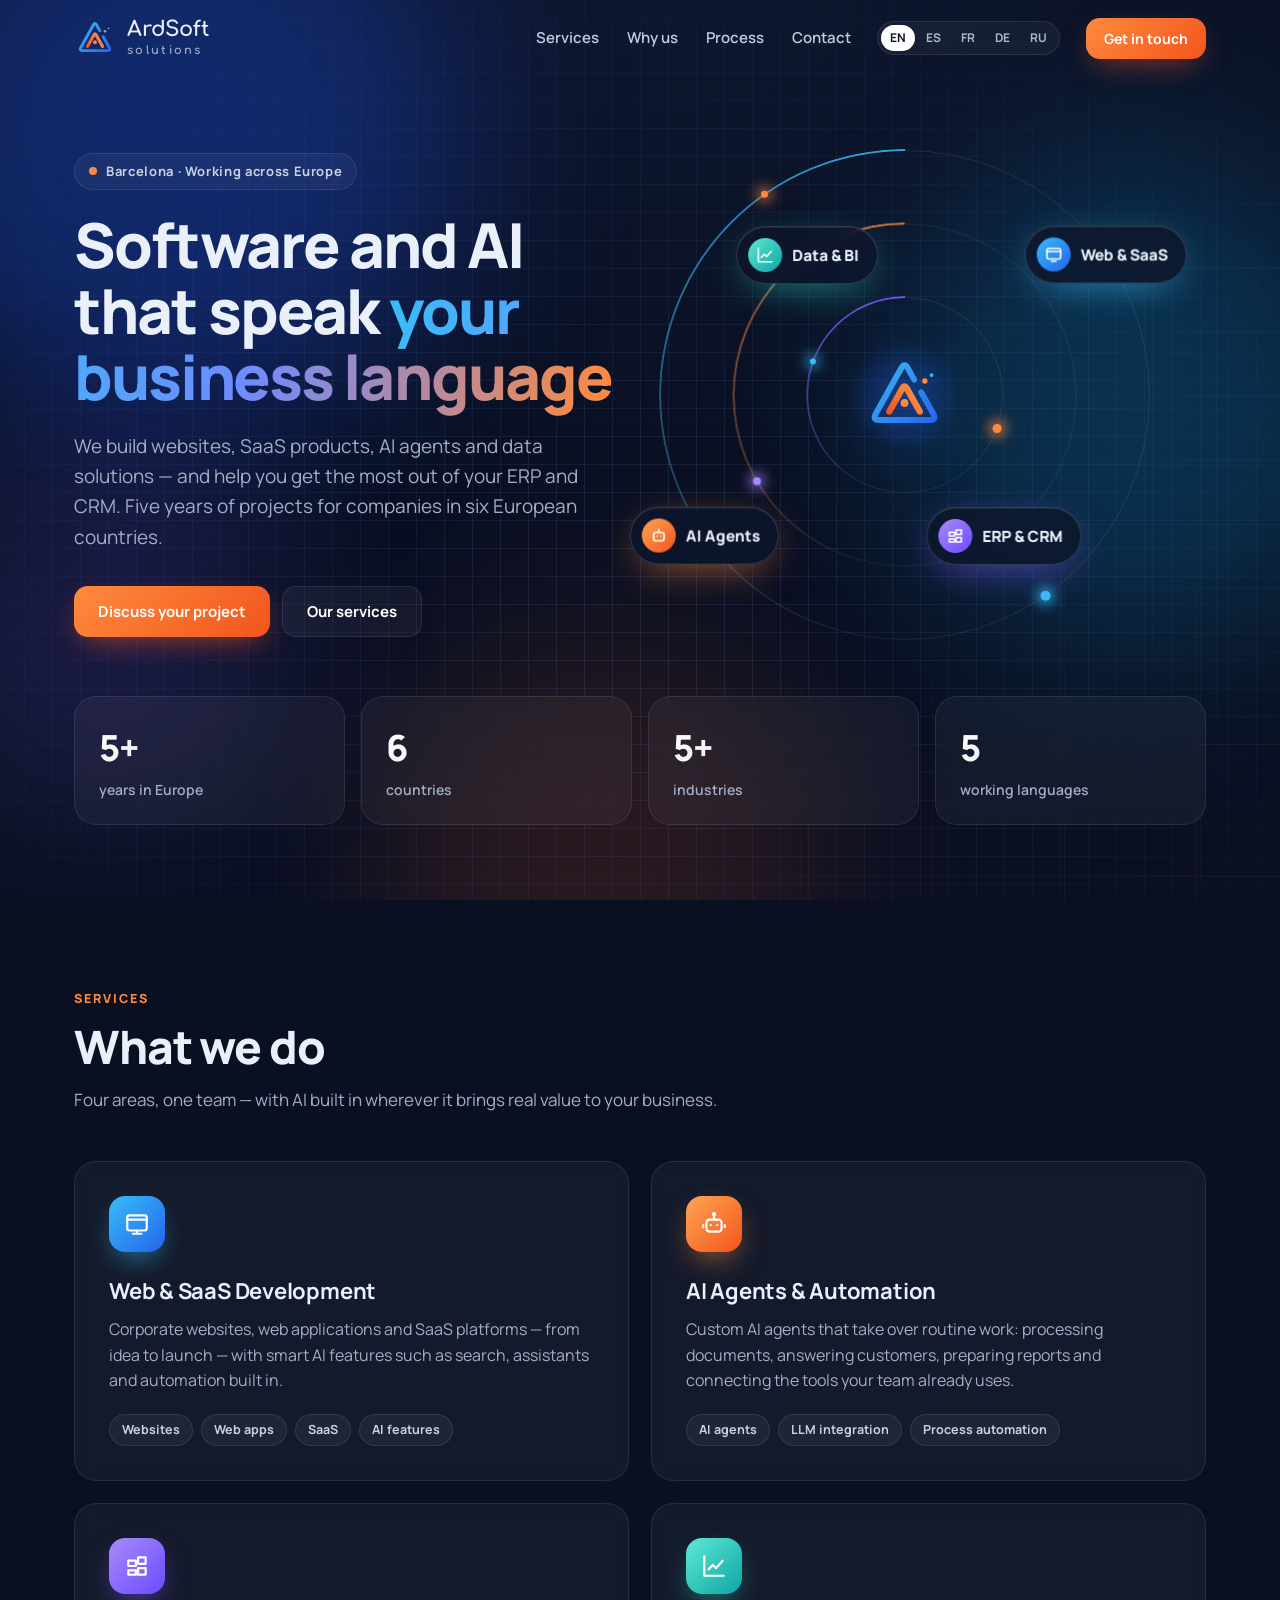
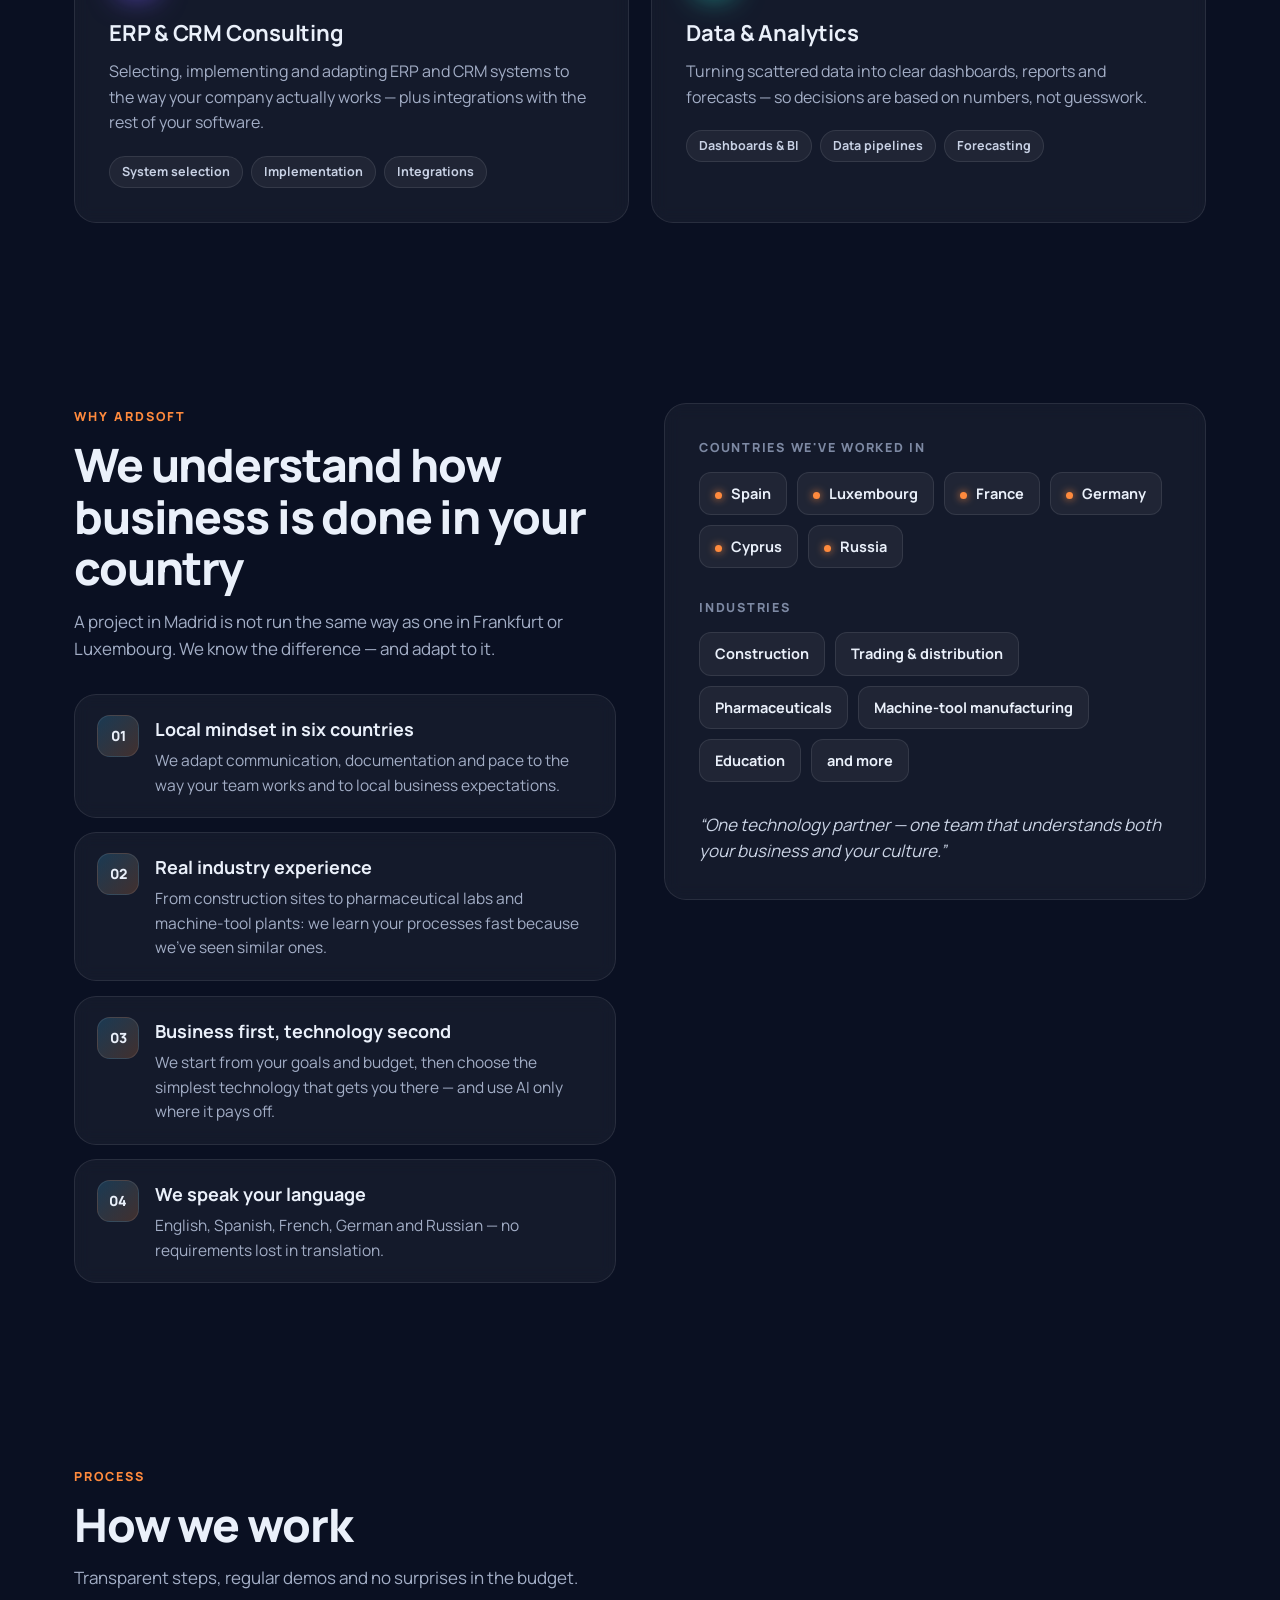
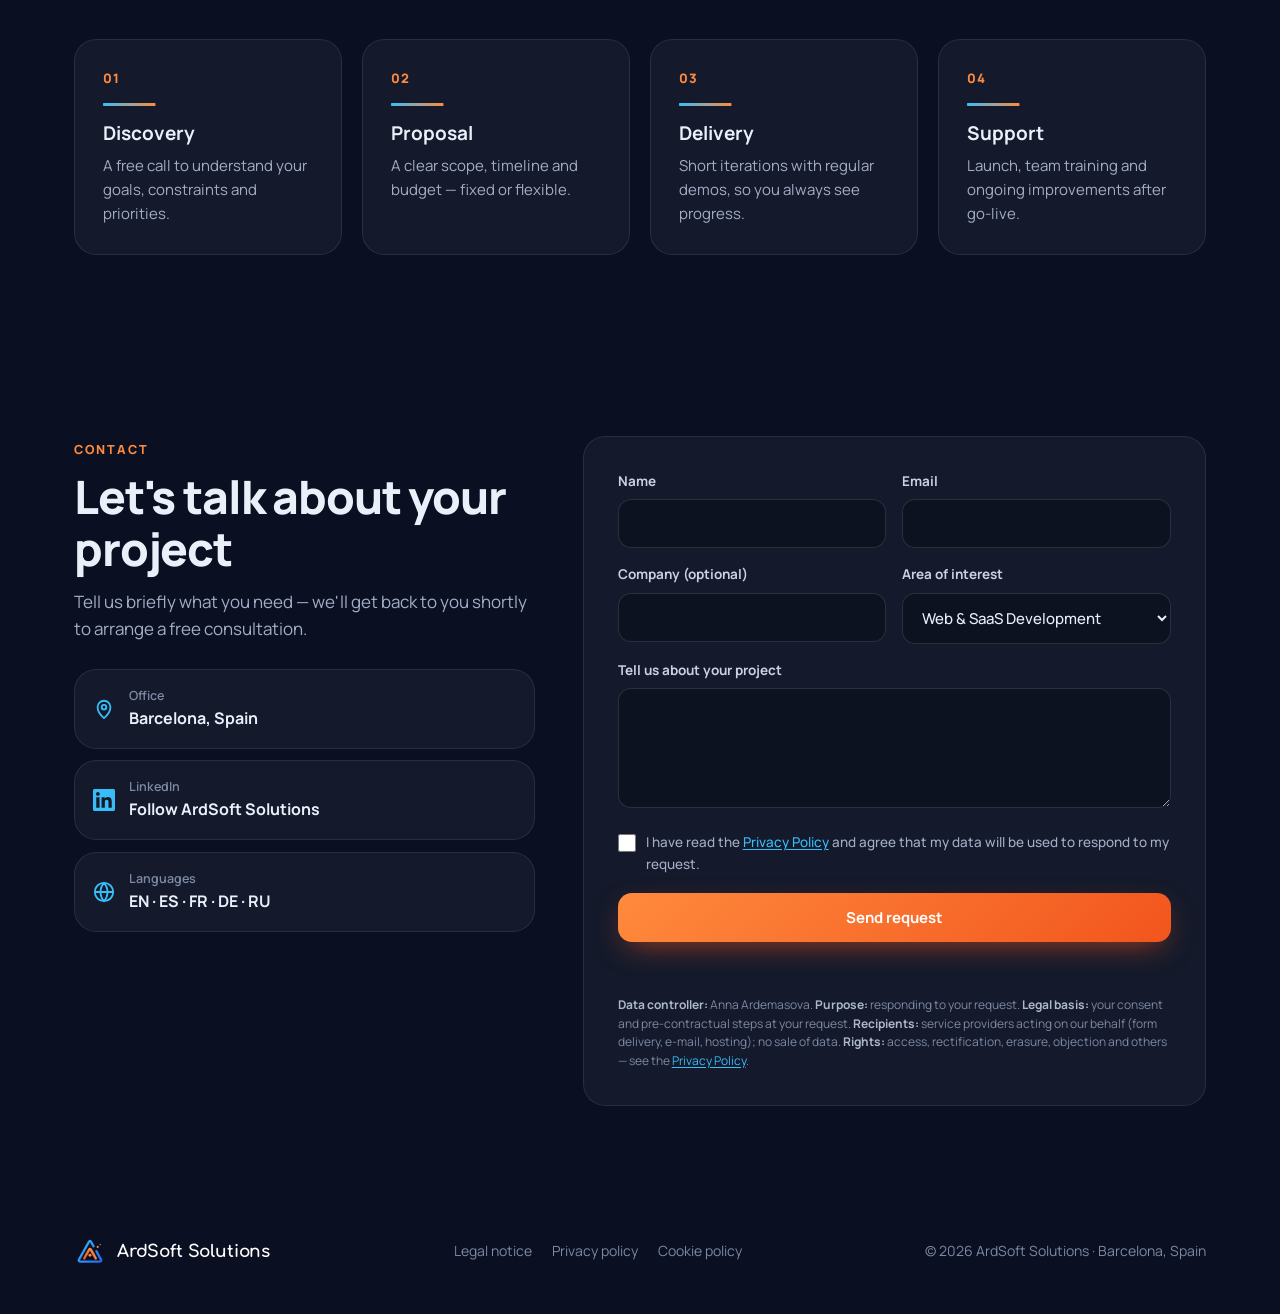
==== commit 78252ddb: "Add files via upload" ====
--- a/index.html
+++ b/index.html
@@ -15,10 +15,10 @@
 <link rel="icon" type="image/svg+xml" href="logo.svg">
 <link rel="apple-touch-icon" href="logo-512.png">
 <link rel="preload" href="fonts/manrope-latin-wght-normal.woff2" as="font" type="font/woff2" crossorigin>
-<link rel="stylesheet" href="style.css">
+<link rel="stylesheet" href="style.css?v=3">
 </head>
 <body>
-<div class="aurora" aria-hidden="true"><i></i><i></i><i></i><i></i><div class="grid"></div></div>
+<div class="aurora" aria-hidden="true"><i></i><i></i><i></i><i></i><div class="net n1"></div><div class="net n2"></div><div class="net n3"></div></div>
 
 <svg width="0" height="0" style="position:absolute" aria-hidden="true">
   <defs>
@@ -235,7 +235,7 @@
   </div>
 </footer>
 
-<script src="i18n.js"></script>
-<script src="app.js"></script>
+<script src="i18n.js?v=3"></script>
+<script src="app.js?v=3"></script>
 </body>
 </html>
--- a/style.css
+++ b/style.css
@@ -14,7 +14,7 @@
 }
 *{box-sizing:border-box;margin:0;padding:0}
 html{scroll-behavior:smooth;background:var(--bg)}
-body{font-family:"Manrope",system-ui,-apple-system,"Segoe UI",Roboto,sans-serif;color:var(--text);background:var(--bg);line-height:1.6;-webkit-font-smoothing:antialiased;overflow-x:hidden}
+body{font-family:"Manrope",system-ui,-apple-system,"Segoe UI",Roboto,sans-serif;color:var(--text);line-height:1.6;-webkit-font-smoothing:antialiased;overflow-x:hidden}
 a{color:inherit;text-decoration:none}
 svg{display:block}
 .wrap{max-width:var(--max);margin:0 auto;padding:0 24px}
@@ -22,12 +22,18 @@
 
 /* ---------- Continuous ambient background (no section seams) ---------- */
 .aurora{position:fixed;inset:0;z-index:-1;overflow:hidden;pointer-events:none;background:radial-gradient(120% 90% at 50% 0%,#0E1730 0%,var(--bg) 60%)}
-.aurora i{position:absolute;border-radius:50%;filter:blur(90px);opacity:.55;will-change:transform}
+.aurora i{position:absolute;border-radius:50%;filter:blur(90px);opacity:.38;will-change:transform}
 .aurora i:nth-child(1){width:46vw;height:46vw;left:-10vw;top:-12vw;background:#1D4ED8;animation:drift1 26s ease-in-out infinite}
-.aurora i:nth-child(2){width:38vw;height:38vw;right:-8vw;top:18vh;background:#0EA5E9;opacity:.32;animation:drift2 32s ease-in-out infinite}
-.aurora i:nth-child(3){width:34vw;height:34vw;left:30vw;bottom:-14vw;background:#F2551D;opacity:.22;animation:drift3 30s ease-in-out infinite}
-.aurora i:nth-child(4){width:28vw;height:28vw;left:-6vw;bottom:10vh;background:#7C5CFF;opacity:.22;animation:drift2 36s ease-in-out infinite reverse}
-.aurora .grid{position:absolute;inset:0;background-image:linear-gradient(rgba(255,255,255,.035) 1px,transparent 1px),linear-gradient(90deg,rgba(255,255,255,.035) 1px,transparent 1px);background-size:64px 64px;mask-image:radial-gradient(ellipse 70% 60% at 60% 20%,#000 10%,transparent 75%);-webkit-mask-image:radial-gradient(ellipse 70% 60% at 60% 20%,#000 10%,transparent 75%)}
+.aurora i:nth-child(2){width:38vw;height:38vw;right:-8vw;top:18vh;background:#0EA5E9;opacity:.22;animation:drift2 32s ease-in-out infinite}
+.aurora i:nth-child(3){width:34vw;height:34vw;left:30vw;bottom:-14vw;background:#F2551D;opacity:.14;animation:drift3 30s ease-in-out infinite}
+.aurora i:nth-child(4){width:28vw;height:28vw;left:-6vw;bottom:10vh;background:#7C5CFF;opacity:.16;animation:drift2 36s ease-in-out infinite reverse}
+/* Flowing net: three grids of different scale, each revealed by slowly drifting soft masks */
+.aurora .net{position:absolute;inset:-20%;--c:rgba(148,178,255,.075);background-image:linear-gradient(var(--c) 1px,transparent 1px),linear-gradient(90deg,var(--c) 1px,transparent 1px);background-size:var(--g) var(--g);-webkit-mask-image:var(--m);mask-image:var(--m);-webkit-mask-size:var(--ms);mask-size:var(--ms);-webkit-mask-repeat:no-repeat;mask-repeat:no-repeat;animation:netmask var(--t) ease-in-out infinite alternate,netdrift calc(var(--t) * 1.6) linear infinite;will-change:mask-position,background-position}
+.aurora .n1{--g:28px;--t:38s;--c:rgba(148,178,255,.11);--ms:170% 170%;--m:radial-gradient(closest-side at 30% 35%,#000,transparent),radial-gradient(closest-side at 72% 68%,rgba(0,0,0,.7),transparent)}
+.aurora .n2{--g:64px;--t:52s;--c:rgba(148,178,255,.14);--ms:190% 190%;--m:radial-gradient(closest-side at 65% 25%,#000,transparent),radial-gradient(closest-side at 22% 78%,rgba(0,0,0,.8),transparent);animation-delay:-20s,-10s}
+.aurora .n3{--g:132px;--t:66s;--c:rgba(255,170,120,.12);--ms:210% 210%;--m:radial-gradient(closest-side at 50% 55%,#000,transparent 80%);animation-delay:-33s,-25s}
+@keyframes netmask{0%{-webkit-mask-position:0% 0%;mask-position:0% 0%}33%{-webkit-mask-position:100% 30%;mask-position:100% 30%}66%{-webkit-mask-position:30% 100%;mask-position:30% 100%}100%{-webkit-mask-position:90% 85%;mask-position:90% 85%}}
+@keyframes netdrift{to{background-position:calc(var(--g) * 4) calc(var(--g) * 2)}}
 @keyframes drift1{50%{transform:translate(12vw,10vh) scale(1.1)}}
 @keyframes drift2{50%{transform:translate(-10vw,14vh) scale(.92)}}
 @keyframes drift3{50%{transform:translate(-14vw,-10vh) scale(1.08)}}
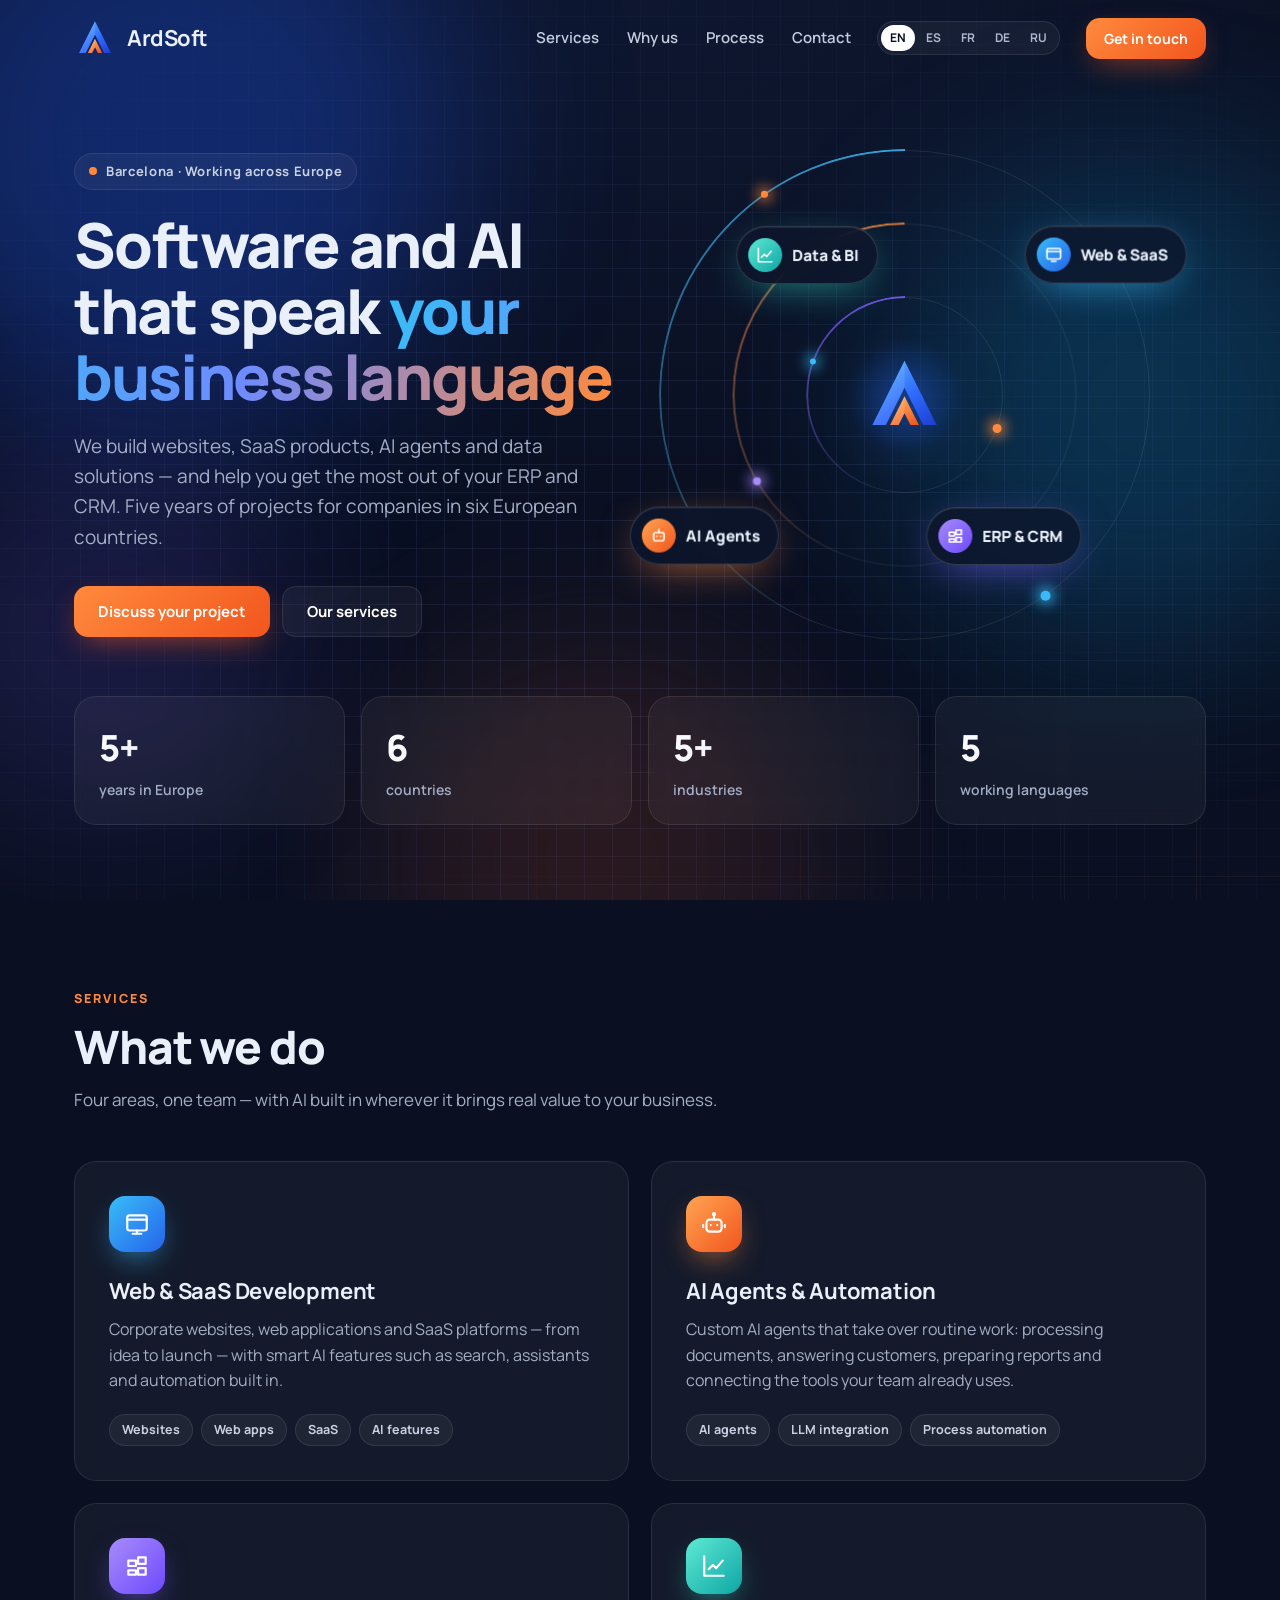
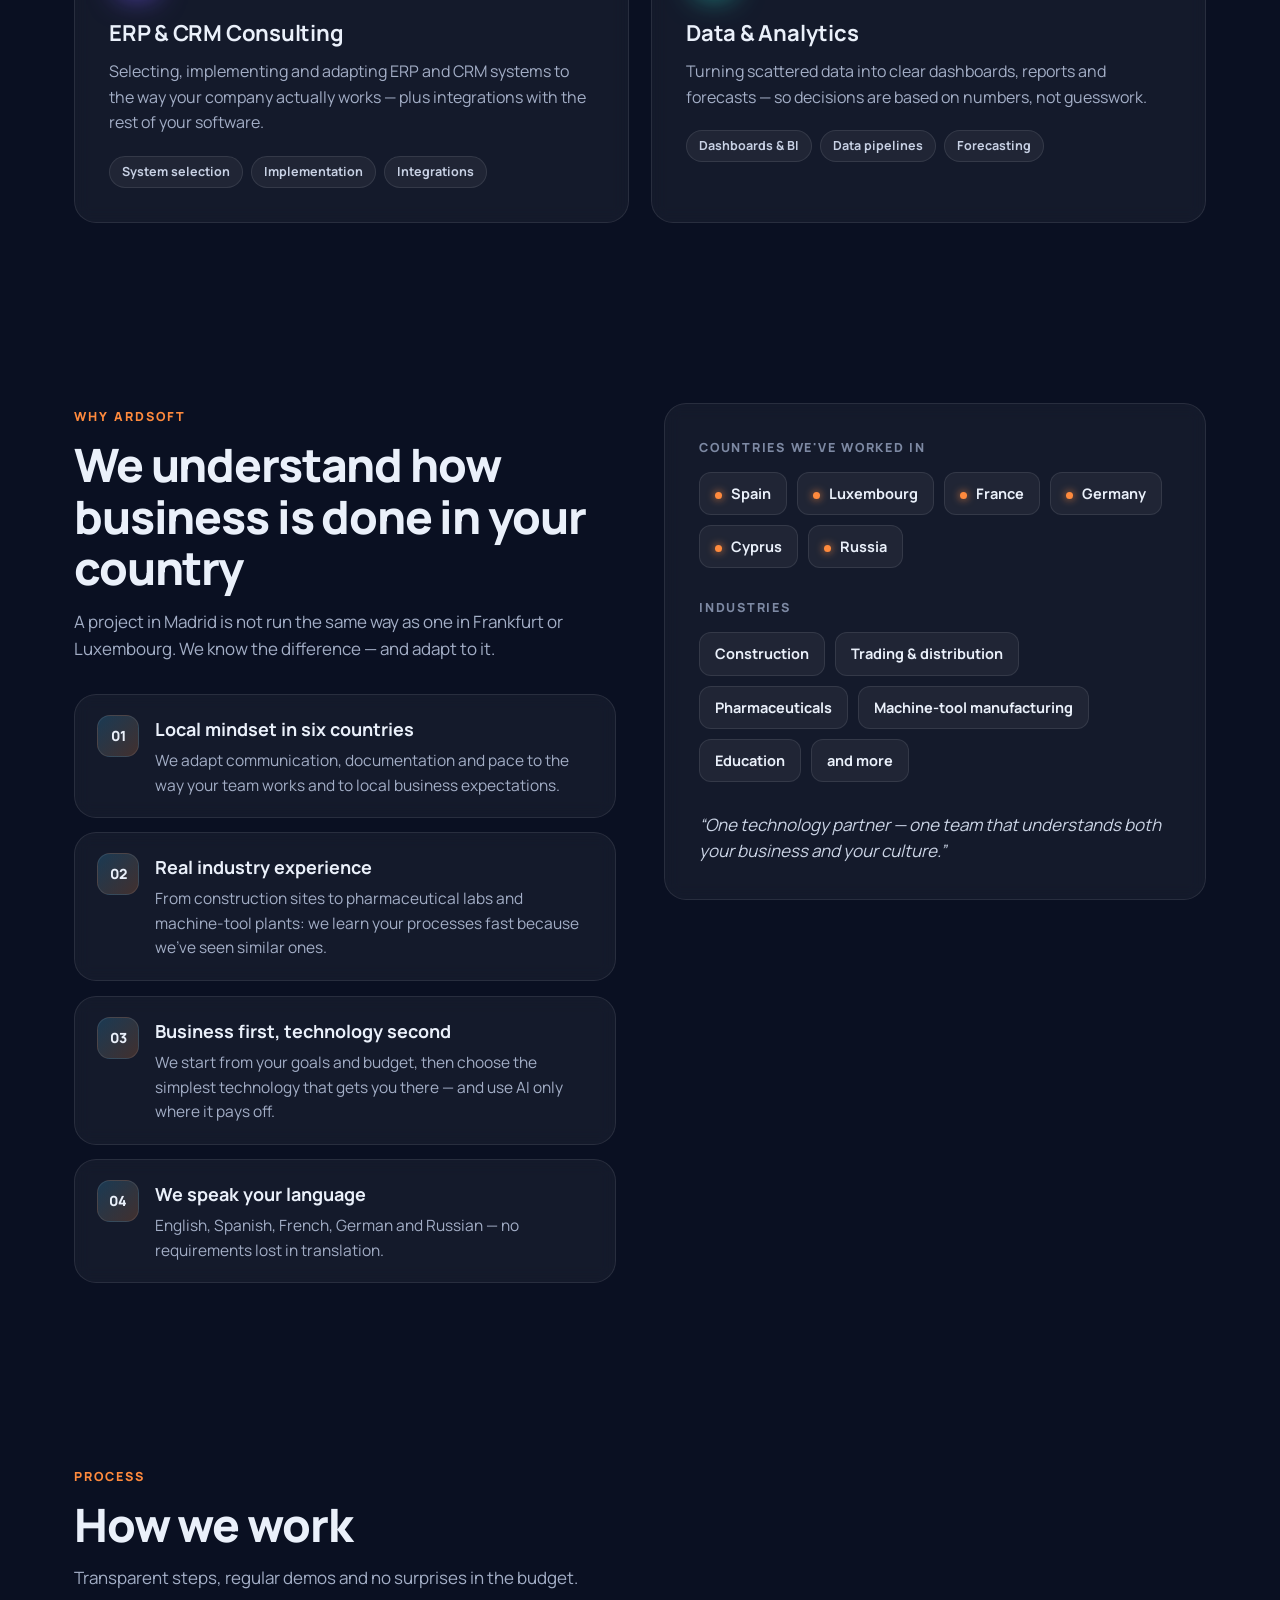
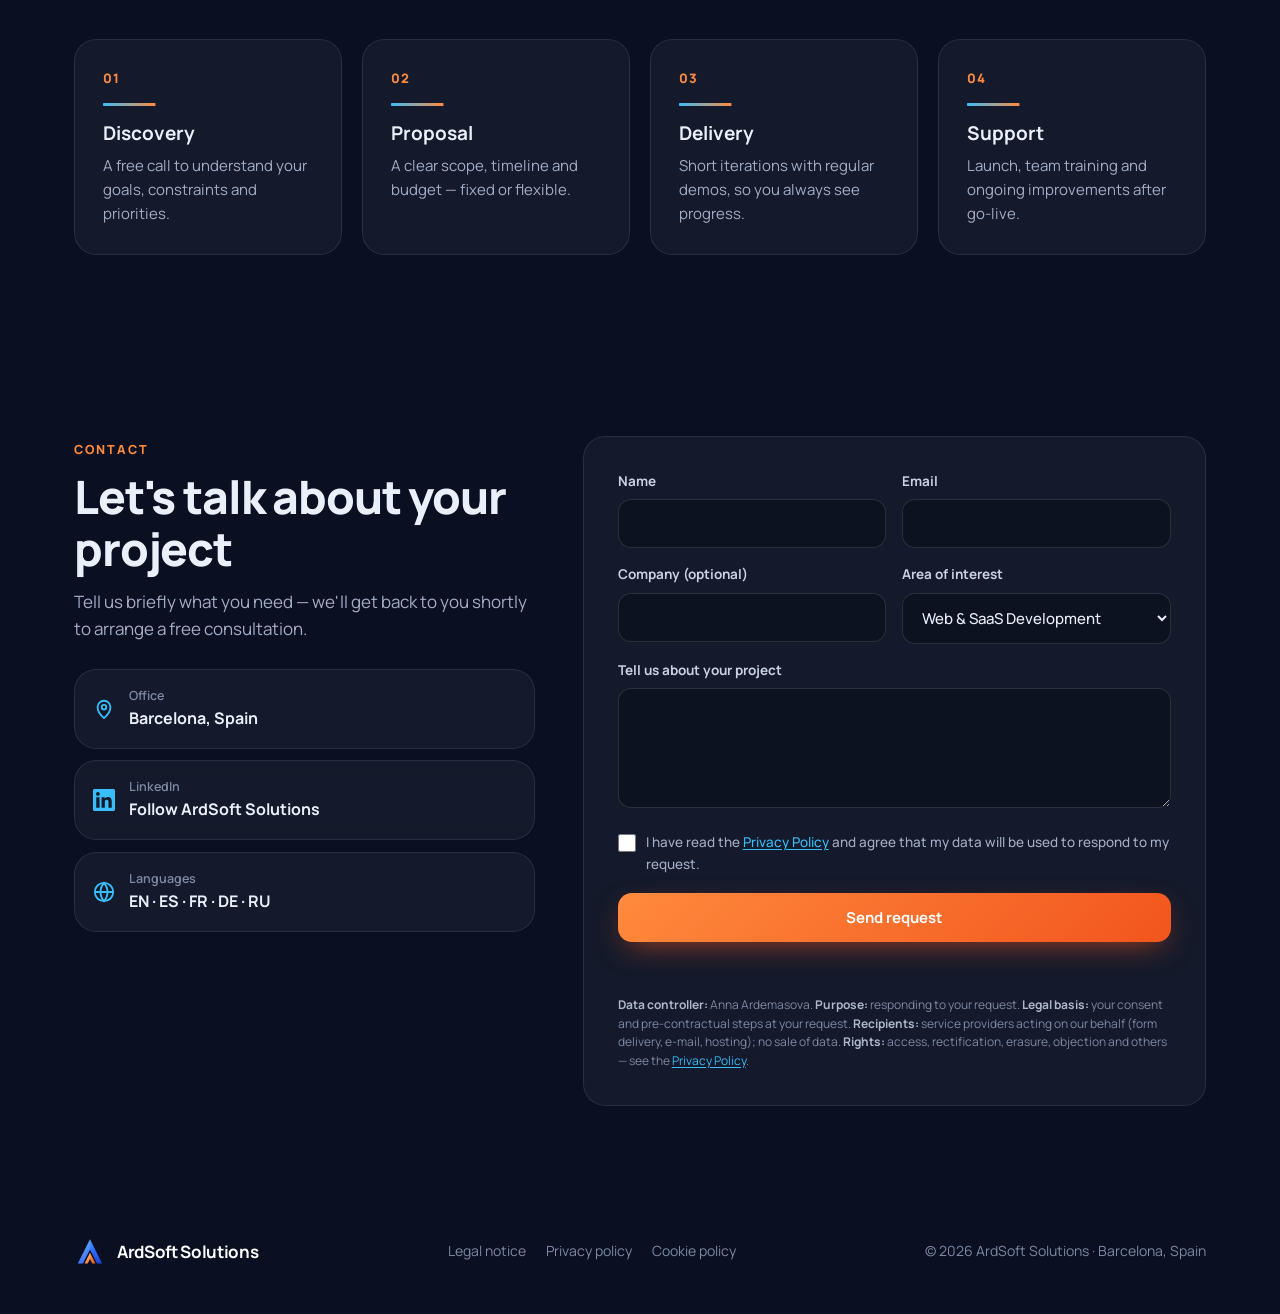
==== commit 9c308a2d: "Add files via upload" ====
--- a/index.html
+++ b/index.html
@@ -12,24 +12,24 @@
 <meta property="og:title" content="ArdSoft Solutions">
 <meta property="og:description" content="Software, AI and data solutions that speak your business language. Based in Barcelona, working across Europe.">
 <meta property="og:image" content="https://ardsoftsolutions.com/logo-512.png">
-<link rel="icon" type="image/svg+xml" href="logo.svg">
-<link rel="apple-touch-icon" href="logo-512.png">
+<link rel="icon" type="image/svg+xml" href="logo.svg?v=4">
+<link rel="icon" type="image/png" sizes="64x64" href="favicon-64.png?v=4">
+<link rel="apple-touch-icon" href="logo-512.png?v=4">
 <link rel="preload" href="fonts/manrope-latin-wght-normal.woff2" as="font" type="font/woff2" crossorigin>
-<link rel="stylesheet" href="style.css?v=3">
+<link rel="stylesheet" href="style.css?v=4">
 </head>
 <body>
 <div class="aurora" aria-hidden="true"><i></i><i></i><i></i><i></i><div class="net n1"></div><div class="net n2"></div><div class="net n3"></div></div>
 
 <svg width="0" height="0" style="position:absolute" aria-hidden="true">
   <defs>
-    <linearGradient id="lgB" x1="10" y1="10" x2="90" y2="85" gradientUnits="userSpaceOnUse"><stop offset="0" stop-color="#38BDF8"/><stop offset="1" stop-color="#2563EB"/></linearGradient>
-    <linearGradient id="lgO" x1="30" y1="70" x2="75" y2="35" gradientUnits="userSpaceOnUse"><stop offset="0" stop-color="#F2551D"/><stop offset="1" stop-color="#FFA552"/></linearGradient>
+    <linearGradient id="lgB" x1="20" y1="10" x2="80" y2="90" gradientUnits="userSpaceOnUse"><stop offset="0" stop-color="#5AB4FF"/><stop offset=".55" stop-color="#2F6BFF"/><stop offset="1" stop-color="#1D3FD1"/></linearGradient>
+<linearGradient id="lgO" x1="40" y1="52" x2="60" y2="88" gradientUnits="userSpaceOnUse"><stop offset="0" stop-color="#FFB25C"/><stop offset="1" stop-color="#F2551D"/></linearGradient>
     <symbol id="mark" viewBox="0 0 100 100">
-      <path d="M69.8 47.4 L84.1 73 Q88 80 80 80 L20 80 Q12 80 15.9 73 L46.1 19 Q50 12 53.9 19 L61.4 32.4" fill="none" stroke="url(#lgB)" stroke-width="7" stroke-linecap="round"/>
-      <path d="M32 70 L47.4 42.7 Q50 38 52.6 42.7 L68 70" fill="none" stroke="url(#lgO)" stroke-width="7.5" stroke-linecap="round" stroke-linejoin="round"/>
-      <circle cx="50" cy="60" r="4.6" fill="#FF8A3D"/>
-      <circle cx="74" cy="34" r="3.2" fill="#FF8A3D"/>
-      <circle cx="82" cy="27" r="2.2" fill="#38BDF8"/>
+      <path d="M50 10 L88 86 L72 86 L50 42 L28 86 L12 86 Z" fill="url(#lgB)"/>
+      <path d="M50 10 L50 42 L28 86 L12 86 Z" fill="#fff" opacity=".10"/>
+      <path d="M50 52 L67 86 L57 86 L50 72 L43 86 L33 86 Z" fill="url(#lgO)"/>
+      <path d="M50 52 L50 72 L43 86 L33 86 Z" fill="#fff" opacity=".12"/>
     </symbol>
   </defs>
 </svg>
@@ -38,7 +38,7 @@
   <div class="wrap nav">
     <a href="#" class="brand" aria-label="ArdSoft Solutions">
       <svg viewBox="0 0 100 100" aria-hidden="true"><use href="#mark"/></svg>
-      <span class="wm">ArdSoft<small>solutions</small></span>
+      <span class="wm">ArdSoft</span>
     </a>
     <nav class="menu" id="menu">
       <a href="#services" data-i18n="nav_services">Services</a>
@@ -235,7 +235,7 @@
   </div>
 </footer>
 
-<script src="i18n.js?v=3"></script>
-<script src="app.js?v=3"></script>
+<script src="i18n.js?v=4"></script>
+<script src="app.js?v=4"></script>
 </body>
 </html>
--- a/style.css
+++ b/style.css
@@ -2,9 +2,6 @@
 @font-face{font-family:"Manrope";font-style:normal;font-display:swap;font-weight:200 800;src:url(fonts/manrope-latin-wght-normal.woff2) format("woff2");unicode-range:U+0000-00FF,U+0131,U+0152-0153,U+02BB-02BC,U+02C6,U+02DA,U+02DC,U+0304,U+0308,U+0329,U+2000-206F,U+20AC,U+2122,U+2191,U+2193,U+2212,U+2215,U+FEFF,U+FFFD}
 @font-face{font-family:"Manrope";font-style:normal;font-display:swap;font-weight:200 800;src:url(fonts/manrope-latin-ext-wght-normal.woff2) format("woff2");unicode-range:U+0100-02BA,U+02BD-02C5,U+02C7-02CC,U+02CE-02D7,U+02DD-02FF,U+0304,U+0308,U+0329,U+1D00-1DBF,U+1E00-1E9F,U+1EF2-1EFF,U+2020,U+20A0-20AB,U+20AD-20C0,U+2113,U+2C60-2C7F,U+A720-A7FF}
 @font-face{font-family:"Manrope";font-style:normal;font-display:swap;font-weight:200 800;src:url(fonts/manrope-cyrillic-wght-normal.woff2) format("woff2");unicode-range:U+0301,U+0400-045F,U+0490-0491,U+04B0-04B1,U+2116}
-@font-face{font-family:"Comfortaa";font-style:normal;font-display:swap;font-weight:700;src:url(fonts/comfortaa-latin-700-normal.woff2) format("woff2");unicode-range:U+0000-00FF,U+0131,U+0152-0153,U+02BB-02BC,U+02C6,U+02DA,U+02DC,U+0304,U+0308,U+0329,U+2000-206F,U+20AC,U+2122,U+2191,U+2193,U+2212,U+2215,U+FEFF,U+FFFD}
-@font-face{font-family:"Comfortaa";font-style:normal;font-display:swap;font-weight:700;src:url(fonts/comfortaa-latin-ext-700-normal.woff2) format("woff2");unicode-range:U+0100-02BA,U+02BD-02C5,U+02C7-02CC,U+02CE-02D7,U+02DD-02FF,U+1E00-1E9F,U+20A0-20AB,U+20AD-20C0,U+2C60-2C7F,U+A720-A7FF}
-@font-face{font-family:"Comfortaa";font-style:normal;font-display:swap;font-weight:700;src:url(fonts/comfortaa-cyrillic-700-normal.woff2) format("woff2");unicode-range:U+0301,U+0400-045F,U+0490-0491,U+04B0-04B1,U+2116}
 
 :root{
   --bg:#0A1022; --text:#EAF0FA; --muted:#A3AEC6; --dim:#7D89A3;
@@ -42,7 +39,7 @@
 header{position:fixed;inset:0 0 auto 0;z-index:50;transition:background .3s,backdrop-filter .3s}
 header.scrolled,header.menu-open{background:rgba(10,16,34,.72);backdrop-filter:blur(14px);-webkit-backdrop-filter:blur(14px)}
 .nav{display:flex;align-items:center;gap:26px;height:76px}
-.brand{display:flex;align-items:center;gap:11px;font-family:"Comfortaa","Manrope",sans-serif;font-weight:700;font-size:21px;letter-spacing:-.01em;line-height:1}
+.brand{display:flex;align-items:center;gap:11px;font-family:"Manrope",sans-serif;font-weight:700;font-size:22px;letter-spacing:-.02em;line-height:1}
 .brand svg{width:42px;height:42px;transition:transform .5s cubic-bezier(.3,1.6,.5,1)}
 .brand:hover svg{transform:rotate(-8deg) scale(1.08)}
 .brand .wm small{display:block;font-size:11.5px;letter-spacing:.2em;color:var(--muted);margin-top:5px;text-transform:lowercase}
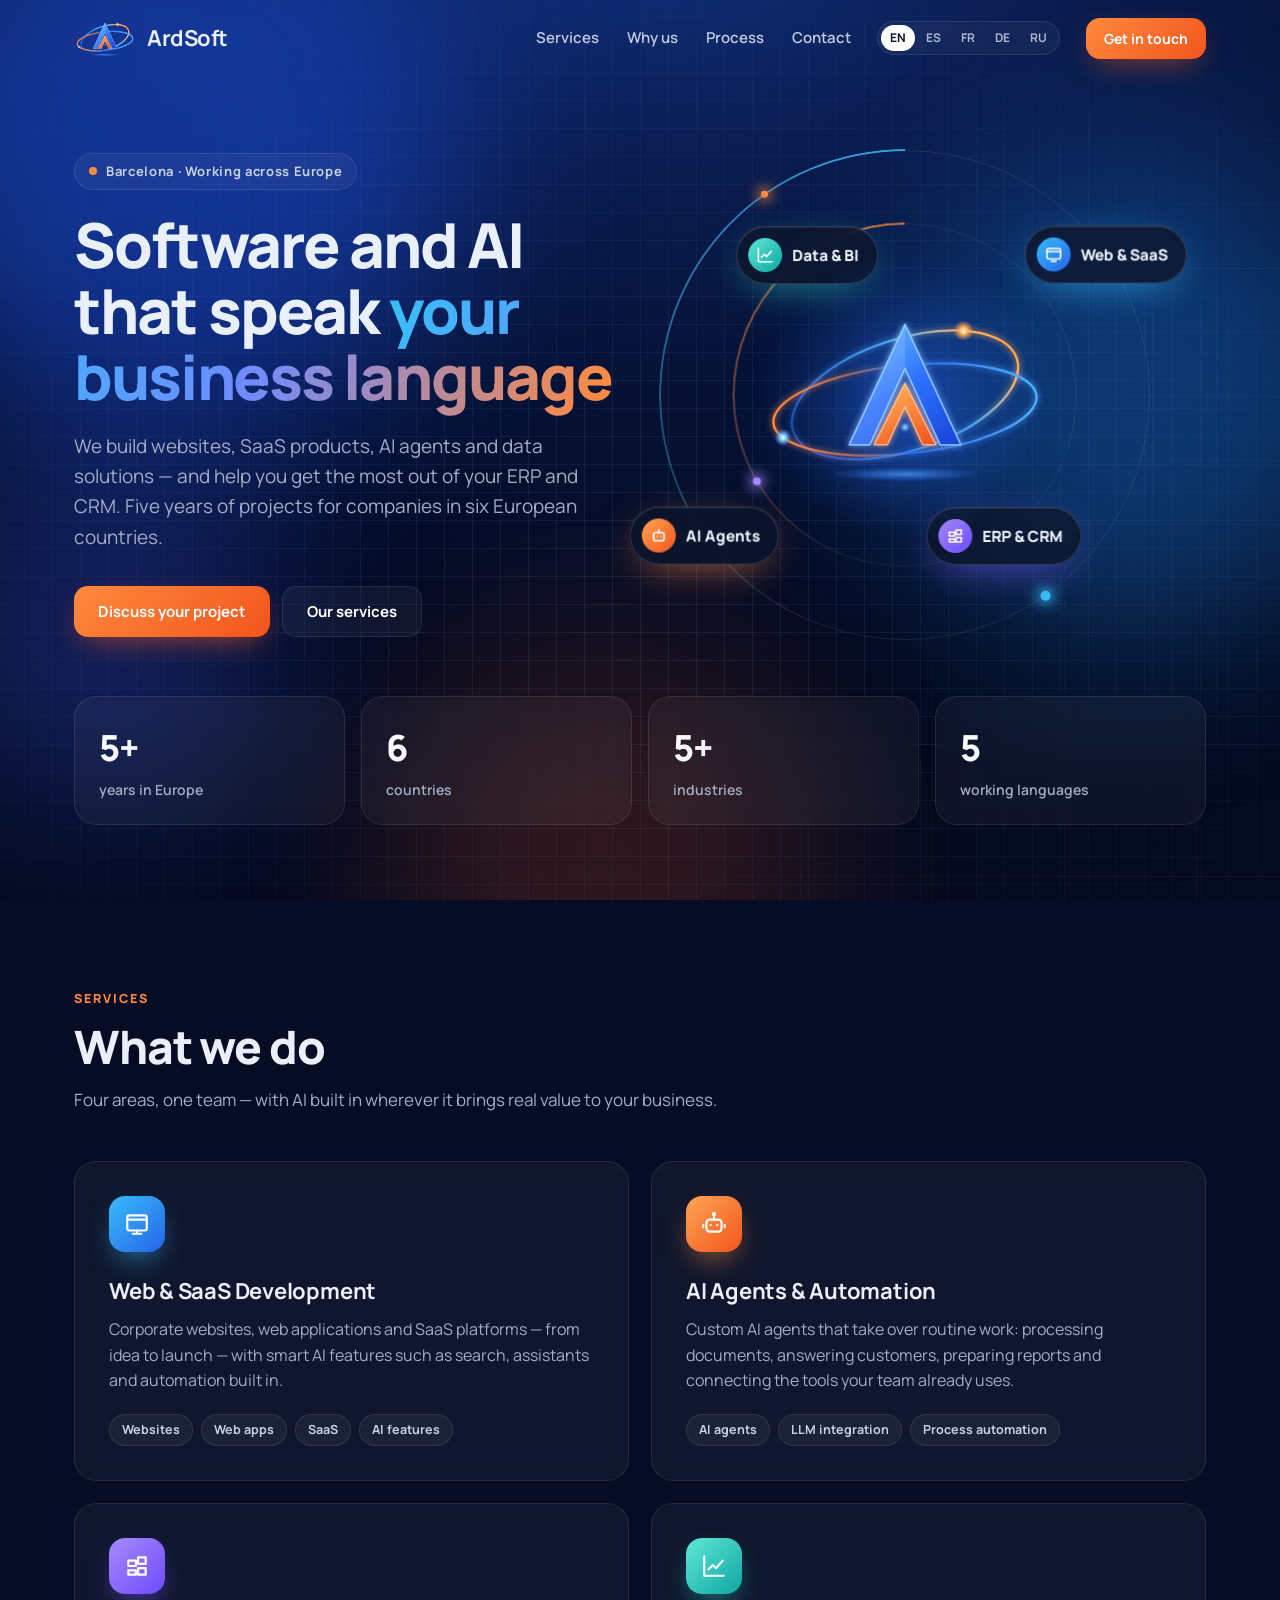
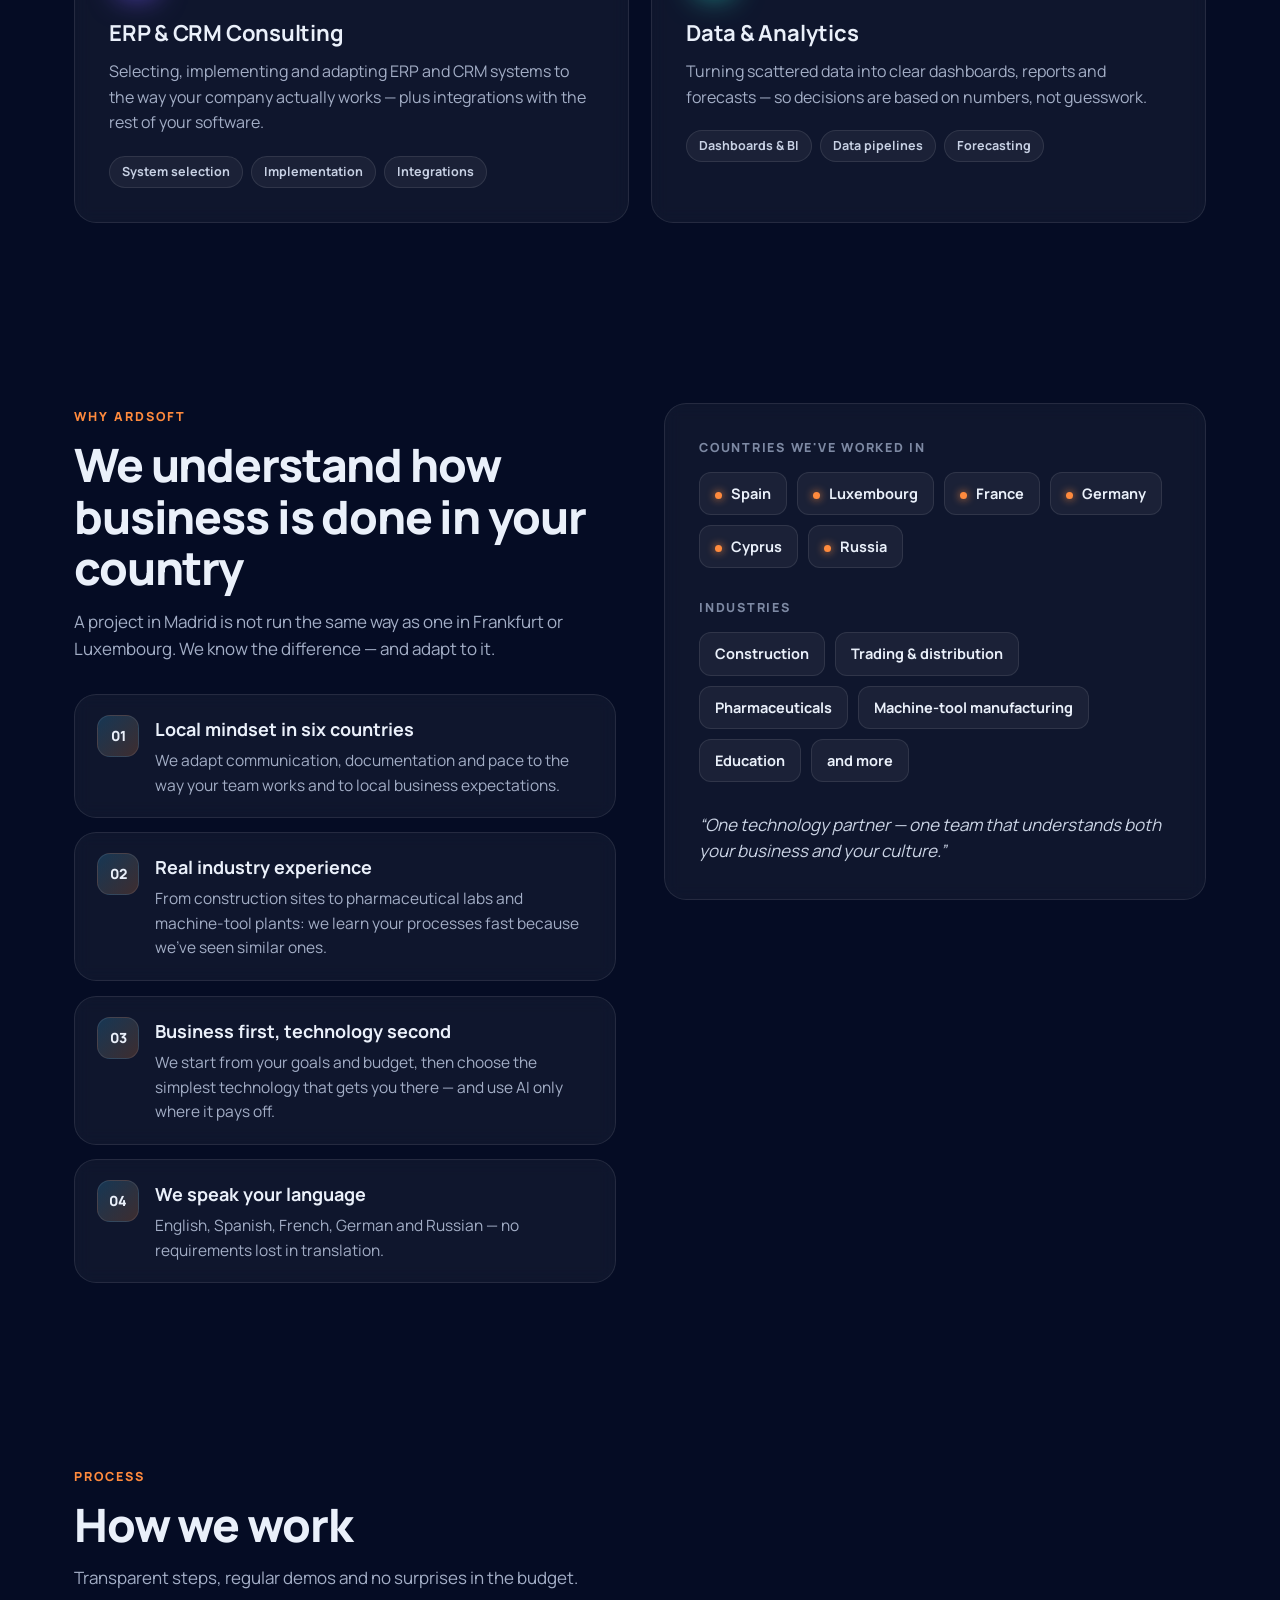
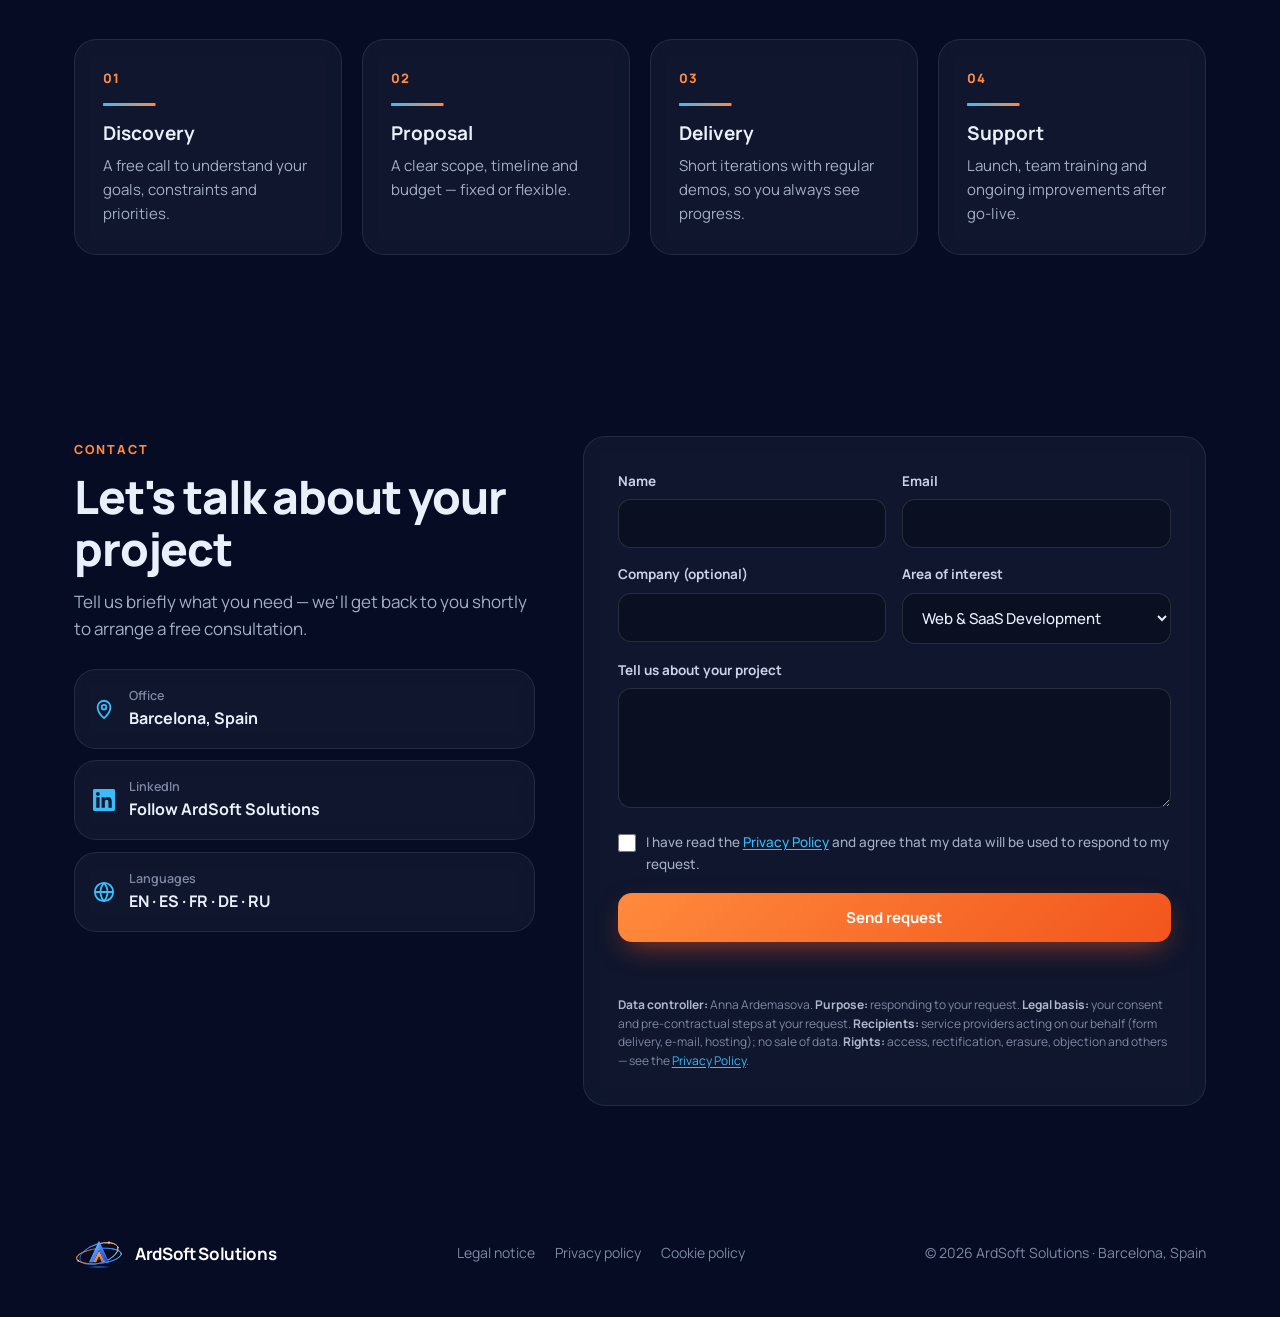
==== commit ed0dd28f: "Add files via upload" ====
--- a/index.html
+++ b/index.html
@@ -12,32 +12,47 @@
 <meta property="og:title" content="ArdSoft Solutions">
 <meta property="og:description" content="Software, AI and data solutions that speak your business language. Based in Barcelona, working across Europe.">
 <meta property="og:image" content="https://ardsoftsolutions.com/logo-512.png">
-<link rel="icon" type="image/svg+xml" href="logo.svg?v=4">
-<link rel="icon" type="image/png" sizes="64x64" href="favicon-64.png?v=4">
-<link rel="apple-touch-icon" href="logo-512.png?v=4">
+<link rel="icon" type="image/svg+xml" href="favicon.svg?v=5">
+<link rel="icon" type="image/png" sizes="64x64" href="favicon-64.png?v=5">
+<link rel="apple-touch-icon" href="logo-512.png?v=5">
 <link rel="preload" href="fonts/manrope-latin-wght-normal.woff2" as="font" type="font/woff2" crossorigin>
-<link rel="stylesheet" href="style.css?v=4">
+<link rel="stylesheet" href="style.css?v=5">
 </head>
 <body>
 <div class="aurora" aria-hidden="true"><i></i><i></i><i></i><i></i><div class="net n1"></div><div class="net n2"></div><div class="net n3"></div></div>
 
 <svg width="0" height="0" style="position:absolute" aria-hidden="true">
   <defs>
-    <linearGradient id="lgB" x1="20" y1="10" x2="80" y2="90" gradientUnits="userSpaceOnUse"><stop offset="0" stop-color="#5AB4FF"/><stop offset=".55" stop-color="#2F6BFF"/><stop offset="1" stop-color="#1D3FD1"/></linearGradient>
-<linearGradient id="lgO" x1="40" y1="52" x2="60" y2="88" gradientUnits="userSpaceOnUse"><stop offset="0" stop-color="#FFB25C"/><stop offset="1" stop-color="#F2551D"/></linearGradient>
-    <symbol id="mark" viewBox="0 0 100 100">
-      <path d="M50 10 L88 86 L72 86 L50 42 L28 86 L12 86 Z" fill="url(#lgB)"/>
-      <path d="M50 10 L50 42 L28 86 L12 86 Z" fill="#fff" opacity=".10"/>
-      <path d="M50 52 L67 86 L57 86 L50 72 L43 86 L33 86 Z" fill="url(#lgO)"/>
-      <path d="M50 52 L50 72 L43 86 L33 86 Z" fill="#fff" opacity=".12"/>
-    </symbol>
+    <linearGradient id="emB" x1="70" y1="20" x2="130" y2="106" gradientUnits="userSpaceOnUse"><stop offset="0" stop-color="#6FC3FF"/><stop offset=".5" stop-color="#2F74FF"/><stop offset="1" stop-color="#1B45D8"/></linearGradient>
+<linearGradient id="emO" x1="90" y1="62" x2="110" y2="106" gradientUnits="userSpaceOnUse"><stop offset="0" stop-color="#FFB35E"/><stop offset="1" stop-color="#F2551D"/></linearGradient>
+<linearGradient id="emR1" x1="10" y1="0" x2="190" y2="0" gradientUnits="userSpaceOnUse"><stop offset="0" stop-color="#FF8A3D"/><stop offset=".28" stop-color="#FF8A3D" stop-opacity=".55"/><stop offset=".5" stop-color="#2F74FF" stop-opacity=".7"/><stop offset="1" stop-color="#4FB2FF"/></linearGradient>
+<linearGradient id="emR2" x1="20" y1="110" x2="180" y2="30" gradientUnits="userSpaceOnUse"><stop offset="0" stop-color="#2F74FF" stop-opacity=".35"/><stop offset=".6" stop-color="#4FB2FF" stop-opacity=".85"/><stop offset=".85" stop-color="#FFB35E"/><stop offset="1" stop-color="#FF8A3D"/></linearGradient>
+<radialGradient id="emDotO"><stop offset="0" stop-color="#fff"/><stop offset=".35" stop-color="#FFB35E"/><stop offset="1" stop-color="#FF8A3D" stop-opacity="0"/></radialGradient>
+<radialGradient id="emDotB"><stop offset="0" stop-color="#fff"/><stop offset=".35" stop-color="#7CCBFF"/><stop offset="1" stop-color="#2F74FF" stop-opacity="0"/></radialGradient>
+<radialGradient id="emFloor"><stop offset="0" stop-color="#4FA2FF" stop-opacity=".9"/><stop offset="1" stop-color="#2F74FF" stop-opacity="0"/></radialGradient>
+<filter id="emGlow" x="-30%" y="-30%" width="160%" height="160%"><feGaussianBlur stdDeviation="2" result="b"/><feMerge><feMergeNode in="b"/><feMergeNode in="SourceGraphic"/></feMerge></filter>
+    <symbol id="mark" viewBox="0 0 200 140">
+<ellipse cx="100" cy="124" rx="52" ry="5" fill="url(#emFloor)" opacity=".8"/>
+<g fill="none" stroke-linecap="round" filter="url(#emGlow)" style="stroke-width:var(--orb,1.3)">
+  <ellipse cx="100" cy="70" rx="80" ry="38" transform="rotate(-18 100 70)" stroke="url(#emR2)"/>
+  <ellipse cx="100" cy="80" rx="90" ry="30" transform="rotate(-6 100 80)" stroke="url(#emR1)"/>
+</g>
+<g filter="url(#emGlow)">
+  <path d="M100 22 L138 104 L124 104 L100 52 L76 104 L62 104 Z" fill="url(#emB)" stroke="#9AD3FF" stroke-opacity=".75" stroke-width="1.2" stroke-linejoin="round"/>
+  <path d="M100 22 L100 52 L76 104 L62 104 Z" fill="#fff" opacity=".12"/>
+  <path d="M100 62 L121 104 L112 104 L100 78 L88 104 L79 104 Z" fill="url(#emO)" stroke="#FFD2A3" stroke-opacity=".7" stroke-width="1" stroke-linejoin="round"/>
+</g>
+<circle cx="139.9" cy="26.4" r="7" fill="url(#emDotO)"/>
+<circle cx="17" cy="99" r="6" fill="url(#emDotB)"/>
+<circle cx="100" cy="92" r="4" fill="url(#emDotB)" opacity=".7"/>
+</symbol>
   </defs>
 </svg>
 
 <header>
   <div class="wrap nav">
     <a href="#" class="brand" aria-label="ArdSoft Solutions">
-      <svg viewBox="0 0 100 100" aria-hidden="true"><use href="#mark"/></svg>
+      <svg viewBox="0 0 200 140" aria-hidden="true"><use href="#mark"/></svg>
       <span class="wm">ArdSoft</span>
     </a>
     <nav class="menu" id="menu">
@@ -80,11 +95,7 @@
           <div class="sat" style="--a:235deg;--k:.35"><div class="upright"><span class="chip c-teal"><span class="dot"><svg viewBox="0 0 24 24" fill="none" stroke="#fff" stroke-width="2.2" stroke-linecap="round" stroke-linejoin="round"><path d="M3 3v18h18"/><path d="M7 15l4-4 3 3 6-7"/></svg></span><span data-i18n="o4">Data & BI</span></span></div></div>
           <div class="sat" style="--a:150deg;--k:.35"><div class="upright"><i class="planet" style="--c:#A78BFA;display:block;width:8px;height:8px"></i></div></div>
         </div></div>
-        <div class="orbit o3"><div class="track"></div><div class="spin">
-          <div class="sat" style="--a:20deg;--k:.2"><div class="upright"><i class="planet" style="--c:#FF8A3D;display:block;width:9px;height:9px"></i></div></div>
-          <div class="sat" style="--a:200deg;--k:.2"><div class="upright"><i class="planet" style="--c:#38BDF8;display:block;width:6px;height:6px"></i></div></div>
-        </div></div>
-        <div class="core"><svg viewBox="0 0 100 100"><use href="#mark"/></svg></div>
+        <div class="core"><svg viewBox="0 0 200 140"><use href="#mark"/></svg></div>
       </div>
     </div>
 
@@ -225,7 +236,7 @@
 
 <footer>
   <div class="wrap">
-    <a href="#" class="brand"><svg viewBox="0 0 100 100" aria-hidden="true"><use href="#mark"/></svg><span class="wm">ArdSoft Solutions</span></a>
+    <a href="#" class="brand"><svg viewBox="0 0 200 140" aria-hidden="true"><use href="#mark"/></svg><span class="wm">ArdSoft Solutions</span></a>
     <nav class="flinks">
       <a href="legal.html#legal" data-i18n="ft_legal">Legal notice</a>
       <a href="legal.html#privacy" data-i18n="ft_privacy">Privacy policy</a>
@@ -235,7 +246,7 @@
   </div>
 </footer>
 
-<script src="i18n.js?v=4"></script>
-<script src="app.js?v=4"></script>
+<script src="i18n.js?v=5"></script>
+<script src="app.js?v=5"></script>
 </body>
 </html>
--- a/style.css
+++ b/style.css
@@ -4,7 +4,7 @@
 @font-face{font-family:"Manrope";font-style:normal;font-display:swap;font-weight:200 800;src:url(fonts/manrope-cyrillic-wght-normal.woff2) format("woff2");unicode-range:U+0301,U+0400-045F,U+0490-0491,U+04B0-04B1,U+2116}
 
 :root{
-  --bg:#0A1022; --text:#EAF0FA; --muted:#A3AEC6; --dim:#7D89A3;
+  --bg:#050C24; --text:#EAF0FA; --muted:#A3AEC6; --dim:#7D89A3;
   --glass:rgba(255,255,255,.045); --glass-2:rgba(255,255,255,.07); --stroke:rgba(255,255,255,.09);
   --blue:#2563EB; --sky:#38BDF8; --orange:#F2551D; --orange-2:#FF8A3D; --violet:#7C5CFF;
   --radius:22px; --max:1180px;
@@ -18,12 +18,12 @@
 .grad-text{background:linear-gradient(100deg,var(--sky) 0%,#6E8BFF 45%,var(--orange-2) 100%);-webkit-background-clip:text;background-clip:text;color:transparent}
 
 /* ---------- Continuous ambient background (no section seams) ---------- */
-.aurora{position:fixed;inset:0;z-index:-1;overflow:hidden;pointer-events:none;background:radial-gradient(120% 90% at 50% 0%,#0E1730 0%,var(--bg) 60%)}
-.aurora i{position:absolute;border-radius:50%;filter:blur(90px);opacity:.38;will-change:transform}
+.aurora{position:fixed;inset:0;z-index:-1;overflow:hidden;pointer-events:none;background:radial-gradient(110% 80% at 50% -5%,#0F2E78 0%,#0A1C4F 30%,#061235 60%,#040A1F 100%)}
+.aurora i{position:absolute;border-radius:50%;filter:blur(90px);opacity:.55;will-change:transform}
 .aurora i:nth-child(1){width:46vw;height:46vw;left:-10vw;top:-12vw;background:#1D4ED8;animation:drift1 26s ease-in-out infinite}
-.aurora i:nth-child(2){width:38vw;height:38vw;right:-8vw;top:18vh;background:#0EA5E9;opacity:.22;animation:drift2 32s ease-in-out infinite}
-.aurora i:nth-child(3){width:34vw;height:34vw;left:30vw;bottom:-14vw;background:#F2551D;opacity:.14;animation:drift3 30s ease-in-out infinite}
-.aurora i:nth-child(4){width:28vw;height:28vw;left:-6vw;bottom:10vh;background:#7C5CFF;opacity:.16;animation:drift2 36s ease-in-out infinite reverse}
+.aurora i:nth-child(2){width:38vw;height:38vw;right:-8vw;top:18vh;background:#1E90FF;opacity:.32;animation:drift2 32s ease-in-out infinite}
+.aurora i:nth-child(3){width:34vw;height:34vw;left:30vw;bottom:-14vw;background:#F2551D;opacity:.18;animation:drift3 30s ease-in-out infinite}
+.aurora i:nth-child(4){width:28vw;height:28vw;left:-6vw;bottom:10vh;background:#3B5BFF;opacity:.28;animation:drift2 36s ease-in-out infinite reverse}
 /* Flowing net: three grids of different scale, each revealed by slowly drifting soft masks */
 .aurora .net{position:absolute;inset:-20%;--c:rgba(148,178,255,.075);background-image:linear-gradient(var(--c) 1px,transparent 1px),linear-gradient(90deg,var(--c) 1px,transparent 1px);background-size:var(--g) var(--g);-webkit-mask-image:var(--m);mask-image:var(--m);-webkit-mask-size:var(--ms);mask-size:var(--ms);-webkit-mask-repeat:no-repeat;mask-repeat:no-repeat;animation:netmask var(--t) ease-in-out infinite alternate,netdrift calc(var(--t) * 1.6) linear infinite;will-change:mask-position,background-position}
 .aurora .n1{--g:28px;--t:38s;--c:rgba(148,178,255,.11);--ms:170% 170%;--m:radial-gradient(closest-side at 30% 35%,#000,transparent),radial-gradient(closest-side at 72% 68%,rgba(0,0,0,.7),transparent)}
@@ -40,7 +40,7 @@
 header.scrolled,header.menu-open{background:rgba(10,16,34,.72);backdrop-filter:blur(14px);-webkit-backdrop-filter:blur(14px)}
 .nav{display:flex;align-items:center;gap:26px;height:76px}
 .brand{display:flex;align-items:center;gap:11px;font-family:"Manrope",sans-serif;font-weight:700;font-size:22px;letter-spacing:-.02em;line-height:1}
-.brand svg{width:42px;height:42px;transition:transform .5s cubic-bezier(.3,1.6,.5,1)}
+.brand svg{width:62px;height:44px;--orb:3.4;overflow:visible;transition:transform .5s cubic-bezier(.3,1.6,.5,1)}
 .brand:hover svg{transform:rotate(-8deg) scale(1.08)}
 .brand .wm small{display:block;font-size:11.5px;letter-spacing:.2em;color:var(--muted);margin-top:5px;text-transform:lowercase}
 .menu{display:flex;gap:28px;margin-left:auto;font-weight:600;font-size:15px;color:#C3CCDF}
@@ -98,8 +98,8 @@
 .c-violet{--glow:rgba(124,92,255,.75);--chipbg:linear-gradient(135deg,#A78BFA,#6D4AFF)}
 .c-teal{--glow:rgba(45,212,191,.7);--chipbg:linear-gradient(135deg,#5EEAD4,#0EA5A4)}
 .planet{width:10px;height:10px;border-radius:50%;background:var(--c);box-shadow:0 0 14px 3px var(--c)}
-.core{position:absolute;left:50%;top:50%;width:24%;height:24%;transform:translate(-50%,-50%);border-radius:50%;display:grid;place-items:center;background:radial-gradient(circle,rgba(37,99,235,.35),rgba(10,16,34,0) 70%)}
-.core svg{width:72%;height:72%;filter:drop-shadow(0 8px 30px rgba(37,99,235,.6));animation:breathe 5s ease-in-out infinite}
+.core{position:absolute;left:50%;top:50%;width:60%;height:60%;transform:translate(-50%,-50%);border-radius:50%;display:grid;place-items:center;background:radial-gradient(circle,rgba(37,99,235,.35),rgba(10,16,34,0) 70%)}
+.core svg{width:100%;height:72%;--orb:1.6;overflow:visible;filter:drop-shadow(0 8px 30px rgba(37,99,235,.5));animation:breathe 5s ease-in-out infinite}
 @keyframes spin{from{transform:rotate(0deg)}to{transform:rotate(360deg)}}
 @keyframes breathe{50%{transform:scale(1.06)}}
 
@@ -188,7 +188,7 @@
 footer{padding:40px 0 46px;color:var(--dim);font-size:14px}
 footer .wrap{display:flex;justify-content:space-between;align-items:center;gap:18px;flex-wrap:wrap}
 footer .brand{color:#fff;font-size:17px}
-footer .brand svg{width:32px;height:32px}
+footer .brand svg{width:50px;height:35px}
 .flinks{display:flex;flex-wrap:wrap;gap:6px 20px}
 .flinks a:hover{color:#fff}
 
@@ -244,7 +244,7 @@
   .card,form,.panel,.doc{padding:24px}
   .brand .wm small{display:none}
   .brand{font-size:18px}
-  .brand svg{width:36px;height:36px}
+  .brand svg{width:52px;height:37px}
   .langs button{padding:6px 6px;font-size:11px}
   .orbits{--s:min(400px,70vw)}
   .chip{font-size:12px;padding:7px 12px 7px 7px;gap:7px}
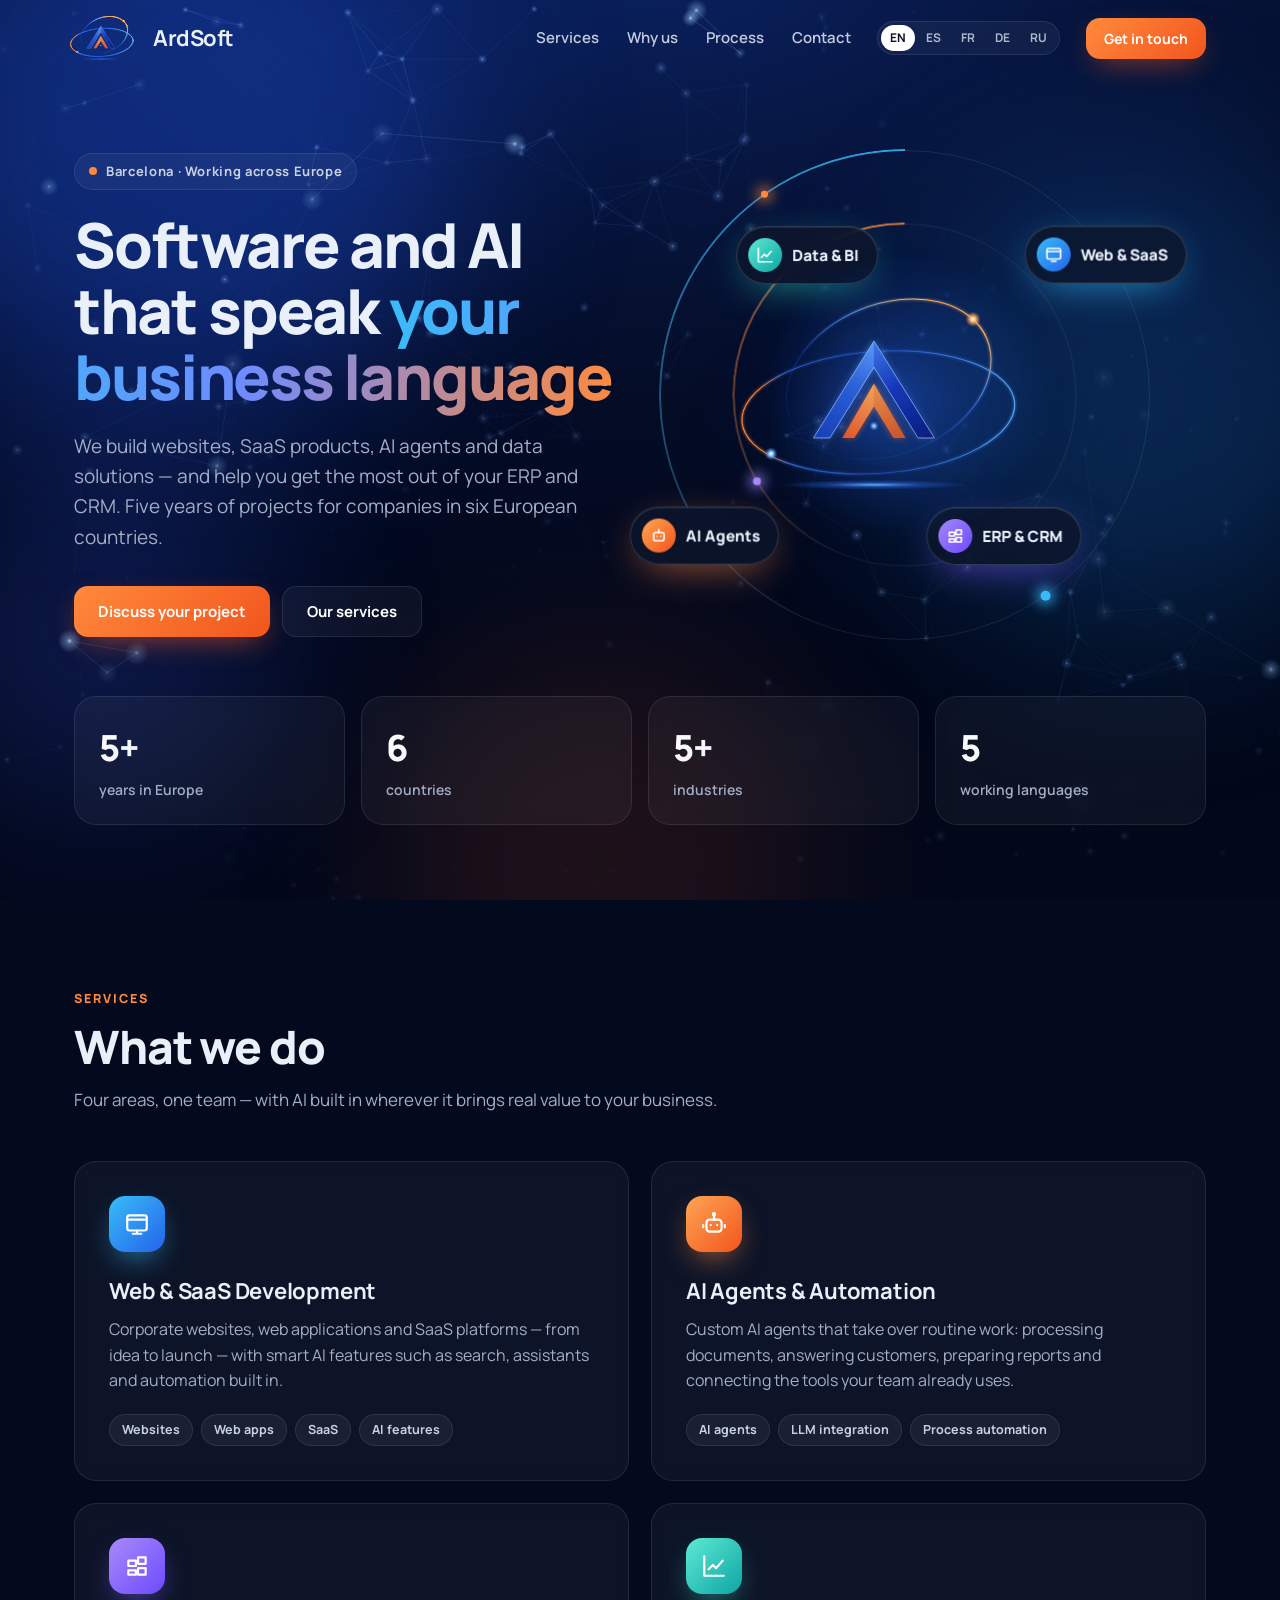
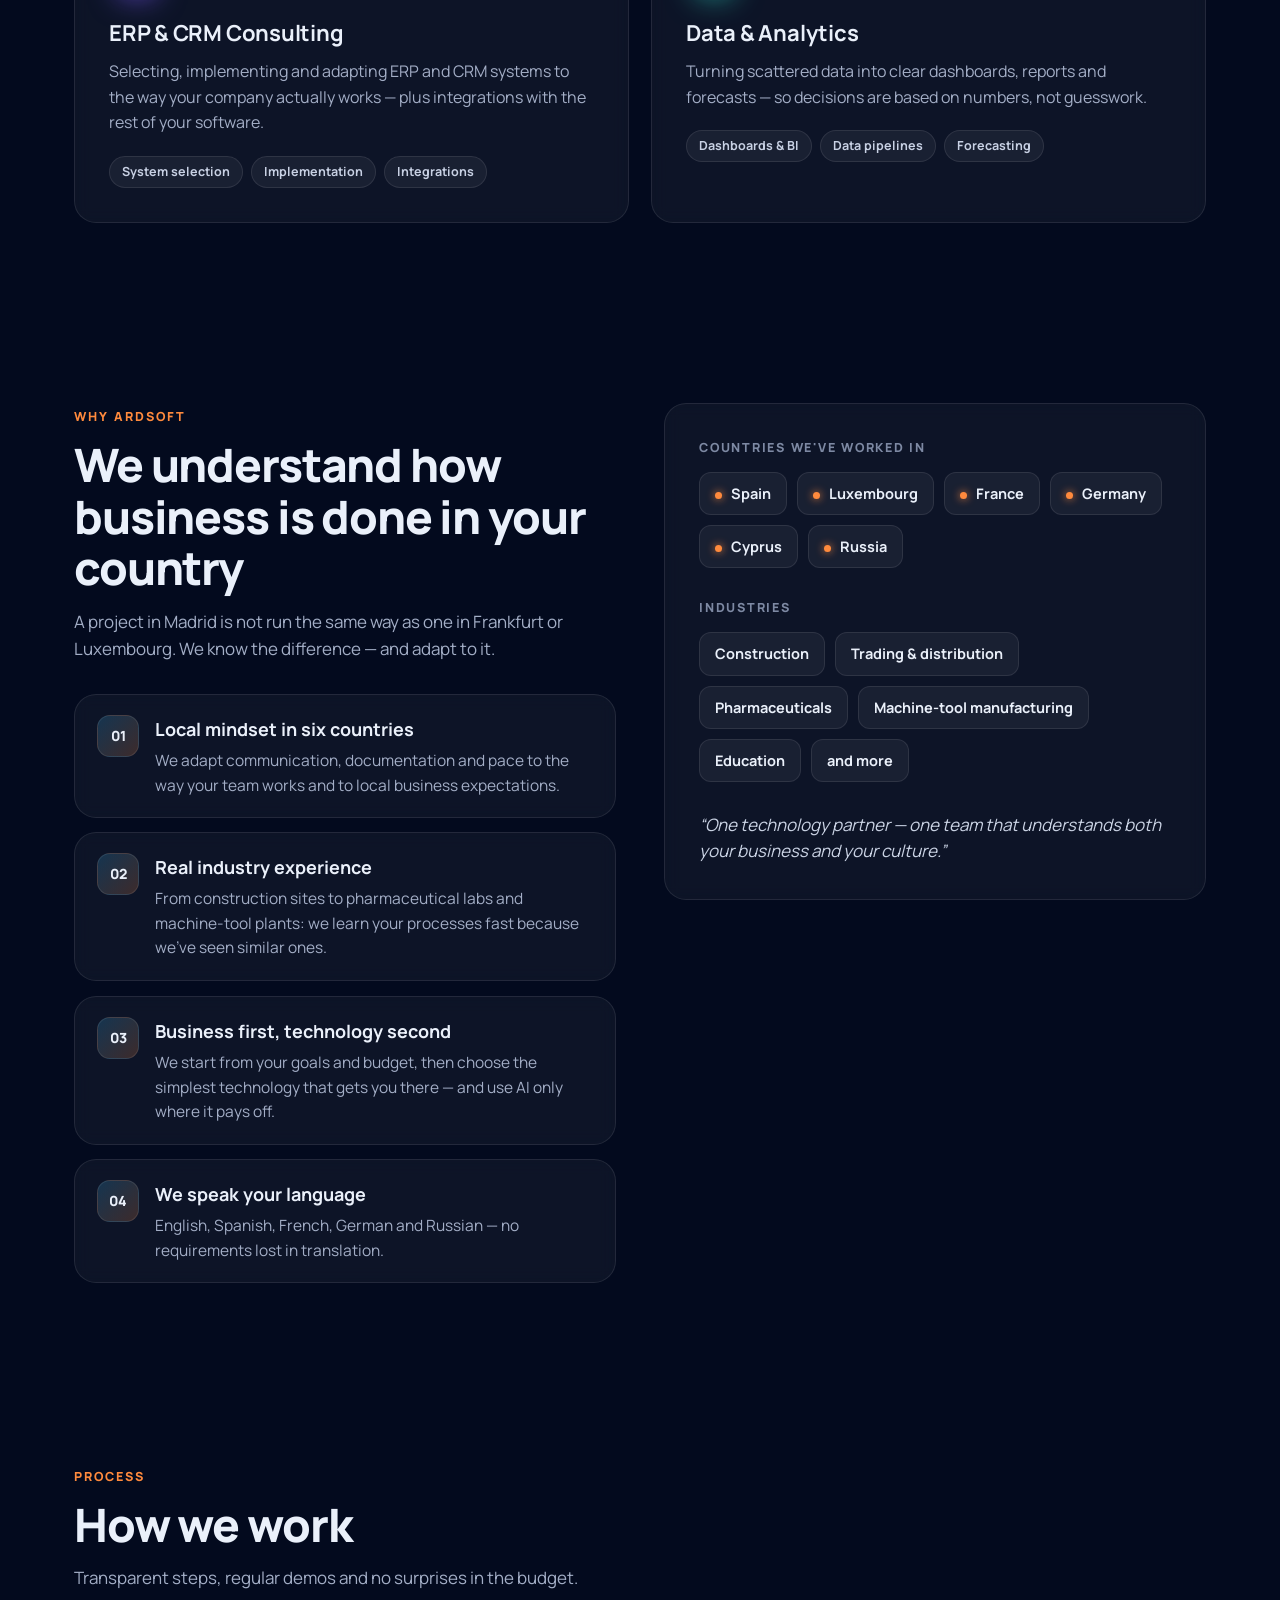
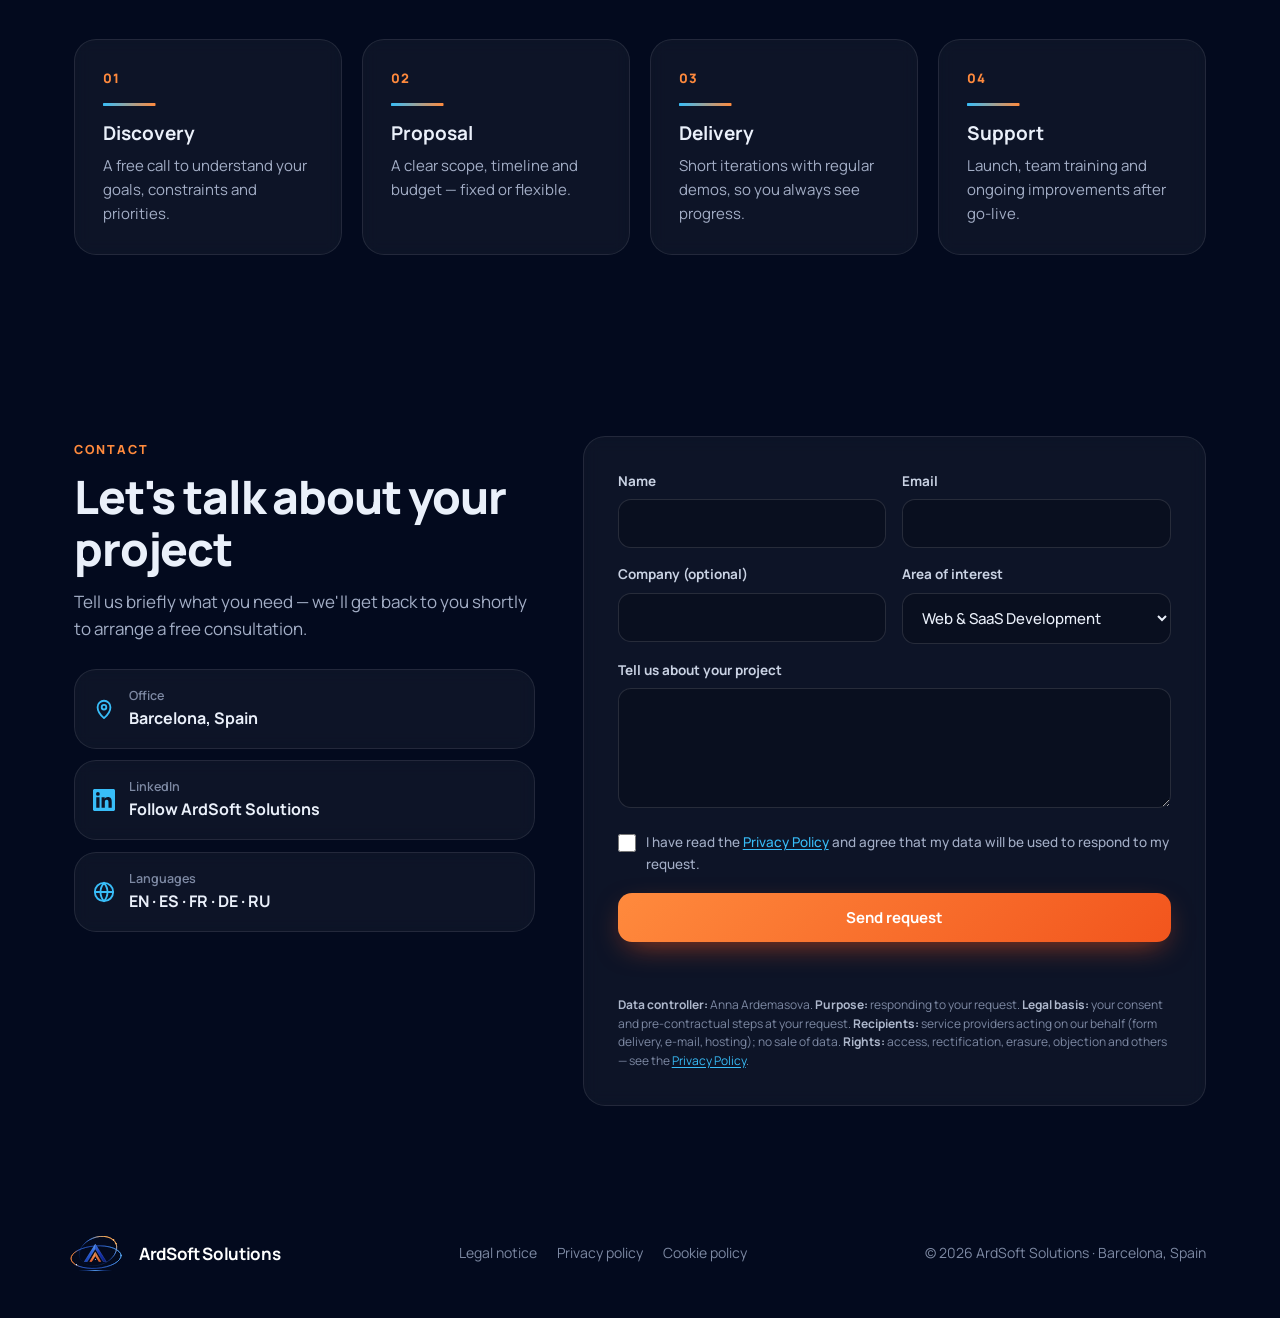
==== commit 24e96baa: "Add files via upload" ====
--- a/index.html
+++ b/index.html
@@ -12,39 +12,44 @@
 <meta property="og:title" content="ArdSoft Solutions">
 <meta property="og:description" content="Software, AI and data solutions that speak your business language. Based in Barcelona, working across Europe.">
 <meta property="og:image" content="https://ardsoftsolutions.com/logo-512.png">
-<link rel="icon" type="image/svg+xml" href="favicon.svg?v=5">
-<link rel="icon" type="image/png" sizes="64x64" href="favicon-64.png?v=5">
-<link rel="apple-touch-icon" href="logo-512.png?v=5">
+<link rel="icon" type="image/svg+xml" href="favicon.svg?v=6">
+<link rel="icon" type="image/png" sizes="64x64" href="favicon-64.png?v=6">
+<link rel="apple-touch-icon" href="logo-512.png?v=6">
 <link rel="preload" href="fonts/manrope-latin-wght-normal.woff2" as="font" type="font/woff2" crossorigin>
-<link rel="stylesheet" href="style.css?v=5">
+<link rel="stylesheet" href="style.css?v=6">
 </head>
 <body>
-<div class="aurora" aria-hidden="true"><i></i><i></i><i></i><i></i><div class="net n1"></div><div class="net n2"></div><div class="net n3"></div></div>
+<div class="aurora" aria-hidden="true"><i></i><i></i><i></i><i></i><canvas id="web"></canvas></div>
 
 <svg width="0" height="0" style="position:absolute" aria-hidden="true">
   <defs>
-    <linearGradient id="emB" x1="70" y1="20" x2="130" y2="106" gradientUnits="userSpaceOnUse"><stop offset="0" stop-color="#6FC3FF"/><stop offset=".5" stop-color="#2F74FF"/><stop offset="1" stop-color="#1B45D8"/></linearGradient>
-<linearGradient id="emO" x1="90" y1="62" x2="110" y2="106" gradientUnits="userSpaceOnUse"><stop offset="0" stop-color="#FFB35E"/><stop offset="1" stop-color="#F2551D"/></linearGradient>
-<linearGradient id="emR1" x1="10" y1="0" x2="190" y2="0" gradientUnits="userSpaceOnUse"><stop offset="0" stop-color="#FF8A3D"/><stop offset=".28" stop-color="#FF8A3D" stop-opacity=".55"/><stop offset=".5" stop-color="#2F74FF" stop-opacity=".7"/><stop offset="1" stop-color="#4FB2FF"/></linearGradient>
-<linearGradient id="emR2" x1="20" y1="110" x2="180" y2="30" gradientUnits="userSpaceOnUse"><stop offset="0" stop-color="#2F74FF" stop-opacity=".35"/><stop offset=".6" stop-color="#4FB2FF" stop-opacity=".85"/><stop offset=".85" stop-color="#FFB35E"/><stop offset="1" stop-color="#FF8A3D"/></linearGradient>
-<radialGradient id="emDotO"><stop offset="0" stop-color="#fff"/><stop offset=".35" stop-color="#FFB35E"/><stop offset="1" stop-color="#FF8A3D" stop-opacity="0"/></radialGradient>
-<radialGradient id="emDotB"><stop offset="0" stop-color="#fff"/><stop offset=".35" stop-color="#7CCBFF"/><stop offset="1" stop-color="#2F74FF" stop-opacity="0"/></radialGradient>
-<radialGradient id="emFloor"><stop offset="0" stop-color="#4FA2FF" stop-opacity=".9"/><stop offset="1" stop-color="#2F74FF" stop-opacity="0"/></radialGradient>
-<filter id="emGlow" x="-30%" y="-30%" width="160%" height="160%"><feGaussianBlur stdDeviation="2" result="b"/><feMerge><feMergeNode in="b"/><feMergeNode in="SourceGraphic"/></feMerge></filter>
-    <symbol id="mark" viewBox="0 0 200 140">
-<ellipse cx="100" cy="124" rx="52" ry="5" fill="url(#emFloor)" opacity=".8"/>
-<g fill="none" stroke-linecap="round" filter="url(#emGlow)" style="stroke-width:var(--orb,1.3)">
-  <ellipse cx="100" cy="70" rx="80" ry="38" transform="rotate(-18 100 70)" stroke="url(#emR2)"/>
-  <ellipse cx="100" cy="80" rx="90" ry="30" transform="rotate(-6 100 80)" stroke="url(#emR1)"/>
+    <linearGradient id="emBL" x1="313" y1="80" x2="210" y2="258" gradientUnits="userSpaceOnUse"><stop offset="0" stop-color="#5A9BF5"/><stop offset=".45" stop-color="#2A5FD8"/><stop offset="1" stop-color="#1640B8"/></linearGradient>
+<linearGradient id="emBR" x1="313" y1="80" x2="420" y2="258" gradientUnits="userSpaceOnUse"><stop offset="0" stop-color="#3D78E6"/><stop offset=".45" stop-color="#1636B8"/><stop offset="1" stop-color="#0A1D7C"/></linearGradient>
+<linearGradient id="emOL" x1="313" y1="158" x2="262" y2="258" gradientUnits="userSpaceOnUse"><stop offset="0" stop-color="#F2A55E"/><stop offset="1" stop-color="#E0582A"/></linearGradient>
+<linearGradient id="emOR" x1="313" y1="158" x2="365" y2="258" gradientUnits="userSpaceOnUse"><stop offset="0" stop-color="#E8904E"/><stop offset="1" stop-color="#C9542A"/></linearGradient>
+<linearGradient id="emR1" x1="70" y1="0" x2="575" y2="0" gradientUnits="userSpaceOnUse"><stop offset="0" stop-color="#FF8A3D"/><stop offset=".07" stop-color="#FF8A3D" stop-opacity=".9"/><stop offset=".17" stop-color="#3A7BFF" stop-opacity=".65"/><stop offset=".5" stop-color="#2F6BFF" stop-opacity=".45"/><stop offset="1" stop-color="#5AAEFF" stop-opacity=".95"/></linearGradient>
+<linearGradient id="emR2" x1="180" y1="290" x2="520" y2="20" gradientUnits="userSpaceOnUse"><stop offset="0" stop-color="#2F6BFF" stop-opacity="0"/><stop offset=".4" stop-color="#2F6BFF" stop-opacity=".18"/><stop offset=".65" stop-color="#5C9DFF" stop-opacity=".75"/><stop offset=".85" stop-color="#FFB35E"/><stop offset="1" stop-color="#FF8A3D"/></linearGradient>
+<radialGradient id="emDotO"><stop offset="0" stop-color="#fff"/><stop offset=".3" stop-color="#FFC27A"/><stop offset="1" stop-color="#FF8A3D" stop-opacity="0"/></radialGradient>
+<radialGradient id="emDotB"><stop offset="0" stop-color="#fff"/><stop offset=".3" stop-color="#8FD0FF"/><stop offset="1" stop-color="#2F74FF" stop-opacity="0"/></radialGradient>
+<radialGradient id="emFloor"><stop offset="0" stop-color="#68B6FF" stop-opacity=".95"/><stop offset=".5" stop-color="#2F74FF" stop-opacity=".35"/><stop offset="1" stop-color="#2F74FF" stop-opacity="0"/></radialGradient>
+<filter id="emGlow" x="-20%" y="-20%" width="140%" height="140%"><feGaussianBlur stdDeviation="3" result="b"/><feMerge><feMergeNode in="b"/><feMergeNode in="SourceGraphic"/></feMerge></filter>
+<filter id="emSoft" x="-20%" y="-20%" width="140%" height="140%"><feGaussianBlur stdDeviation="6" result="b"/><feComponentTransfer in="b" result="b2"><feFuncA type="linear" slope=".6"/></feComponentTransfer><feMerge><feMergeNode in="b2"/><feMergeNode in="SourceGraphic"/></feMerge></filter>
+    <symbol id="mark" viewBox="50 0 540 360">
+<ellipse cx="313" cy="344" rx="175" ry="9" fill="url(#emFloor)"/>
+<g fill="none" stroke-linecap="round" filter="url(#emGlow)" style="stroke-width:var(--orb,2.2)">
+  <ellipse cx="340" cy="150" rx="195" ry="138" transform="rotate(-22 340 150)" stroke="url(#emR2)"/>
+  <ellipse cx="321" cy="211" rx="251" ry="112" transform="rotate(-4 321 211)" stroke="url(#emR1)"/>
 </g>
-<g filter="url(#emGlow)">
-  <path d="M100 22 L138 104 L124 104 L100 52 L76 104 L62 104 Z" fill="url(#emB)" stroke="#9AD3FF" stroke-opacity=".75" stroke-width="1.2" stroke-linejoin="round"/>
-  <path d="M100 22 L100 52 L76 104 L62 104 Z" fill="#fff" opacity=".12"/>
-  <path d="M100 62 L121 104 L112 104 L100 78 L88 104 L79 104 Z" fill="url(#emO)" stroke="#FFD2A3" stroke-opacity=".7" stroke-width="1" stroke-linejoin="round"/>
+<g filter="url(#emSoft)">
+  <path d="M313 80 L313 128 L232 258 L202 258 Z" fill="url(#emBL)"/>
+  <path d="M313 80 L424 258 L394 258 L313 128 Z" fill="url(#emBR)"/>
+  <path d="M313 80 L424 258 L394 258 L313 128 L232 258 L202 258 Z" fill="none" stroke="#9BCBFF" stroke-opacity=".75" stroke-width="1.6" stroke-linejoin="round"/>
+  <path d="M313 158 L313 200 L277 258 L255 258 Z" fill="url(#emOL)"/>
+  <path d="M313 158 L371 258 L349 258 L313 200 Z" fill="url(#emOR)"/>
 </g>
-<circle cx="139.9" cy="26.4" r="7" fill="url(#emDotO)"/>
-<circle cx="17" cy="99" r="6" fill="url(#emDotB)"/>
-<circle cx="100" cy="92" r="4" fill="url(#emDotB)" opacity=".7"/>
+<circle cx="313" cy="236" r="9" fill="url(#emDotB)" opacity=".8"/>
+<circle cx="495" cy="40" r="14" fill="url(#emDotO)"/>
+<circle cx="124" cy="287" r="12" fill="url(#emDotB)"/>
 </symbol>
   </defs>
 </svg>
@@ -52,7 +57,7 @@
 <header>
   <div class="wrap nav">
     <a href="#" class="brand" aria-label="ArdSoft Solutions">
-      <svg viewBox="0 0 200 140" aria-hidden="true"><use href="#mark"/></svg>
+      <svg viewBox="50 0 540 360" aria-hidden="true"><use href="#mark"/></svg>
       <span class="wm">ArdSoft</span>
     </a>
     <nav class="menu" id="menu">
@@ -95,7 +100,7 @@
           <div class="sat" style="--a:235deg;--k:.35"><div class="upright"><span class="chip c-teal"><span class="dot"><svg viewBox="0 0 24 24" fill="none" stroke="#fff" stroke-width="2.2" stroke-linecap="round" stroke-linejoin="round"><path d="M3 3v18h18"/><path d="M7 15l4-4 3 3 6-7"/></svg></span><span data-i18n="o4">Data & BI</span></span></div></div>
           <div class="sat" style="--a:150deg;--k:.35"><div class="upright"><i class="planet" style="--c:#A78BFA;display:block;width:8px;height:8px"></i></div></div>
         </div></div>
-        <div class="core"><svg viewBox="0 0 200 140"><use href="#mark"/></svg></div>
+        <div class="core"><svg viewBox="50 0 540 360"><use href="#mark"/></svg></div>
       </div>
     </div>
 
@@ -236,7 +241,7 @@
 
 <footer>
   <div class="wrap">
-    <a href="#" class="brand"><svg viewBox="0 0 200 140" aria-hidden="true"><use href="#mark"/></svg><span class="wm">ArdSoft Solutions</span></a>
+    <a href="#" class="brand"><svg viewBox="50 0 540 360" aria-hidden="true"><use href="#mark"/></svg><span class="wm">ArdSoft Solutions</span></a>
     <nav class="flinks">
       <a href="legal.html#legal" data-i18n="ft_legal">Legal notice</a>
       <a href="legal.html#privacy" data-i18n="ft_privacy">Privacy policy</a>
@@ -246,7 +251,8 @@
   </div>
 </footer>
 
-<script src="i18n.js?v=5"></script>
-<script src="app.js?v=5"></script>
+<script src="i18n.js?v=6"></script>
+<script src="app.js?v=6"></script>
+<script src="web.js?v=6"></script>
 </body>
 </html>
--- a/style.css
+++ b/style.css
@@ -4,7 +4,7 @@
 @font-face{font-family:"Manrope";font-style:normal;font-display:swap;font-weight:200 800;src:url(fonts/manrope-cyrillic-wght-normal.woff2) format("woff2");unicode-range:U+0301,U+0400-045F,U+0490-0491,U+04B0-04B1,U+2116}
 
 :root{
-  --bg:#050C24; --text:#EAF0FA; --muted:#A3AEC6; --dim:#7D89A3;
+  --bg:#030A1E; --text:#EAF0FA; --muted:#A3AEC6; --dim:#7D89A3;
   --glass:rgba(255,255,255,.045); --glass-2:rgba(255,255,255,.07); --stroke:rgba(255,255,255,.09);
   --blue:#2563EB; --sky:#38BDF8; --orange:#F2551D; --orange-2:#FF8A3D; --violet:#7C5CFF;
   --radius:22px; --max:1180px;
@@ -18,19 +18,13 @@
 .grad-text{background:linear-gradient(100deg,var(--sky) 0%,#6E8BFF 45%,var(--orange-2) 100%);-webkit-background-clip:text;background-clip:text;color:transparent}
 
 /* ---------- Continuous ambient background (no section seams) ---------- */
-.aurora{position:fixed;inset:0;z-index:-1;overflow:hidden;pointer-events:none;background:radial-gradient(110% 80% at 50% -5%,#0F2E78 0%,#0A1C4F 30%,#061235 60%,#040A1F 100%)}
-.aurora i{position:absolute;border-radius:50%;filter:blur(90px);opacity:.55;will-change:transform}
+.aurora{position:fixed;inset:0;z-index:-1;overflow:hidden;pointer-events:none;background:radial-gradient(110% 80% at 50% -5%,#0A2262 0%,#071640 30%,#040C26 62%,#02081A 100%)}
+.aurora i{position:absolute;border-radius:50%;filter:blur(90px);opacity:.42;will-change:transform}
 .aurora i:nth-child(1){width:46vw;height:46vw;left:-10vw;top:-12vw;background:#1D4ED8;animation:drift1 26s ease-in-out infinite}
-.aurora i:nth-child(2){width:38vw;height:38vw;right:-8vw;top:18vh;background:#1E90FF;opacity:.32;animation:drift2 32s ease-in-out infinite}
-.aurora i:nth-child(3){width:34vw;height:34vw;left:30vw;bottom:-14vw;background:#F2551D;opacity:.18;animation:drift3 30s ease-in-out infinite}
-.aurora i:nth-child(4){width:28vw;height:28vw;left:-6vw;bottom:10vh;background:#3B5BFF;opacity:.28;animation:drift2 36s ease-in-out infinite reverse}
-/* Flowing net: three grids of different scale, each revealed by slowly drifting soft masks */
-.aurora .net{position:absolute;inset:-20%;--c:rgba(148,178,255,.075);background-image:linear-gradient(var(--c) 1px,transparent 1px),linear-gradient(90deg,var(--c) 1px,transparent 1px);background-size:var(--g) var(--g);-webkit-mask-image:var(--m);mask-image:var(--m);-webkit-mask-size:var(--ms);mask-size:var(--ms);-webkit-mask-repeat:no-repeat;mask-repeat:no-repeat;animation:netmask var(--t) ease-in-out infinite alternate,netdrift calc(var(--t) * 1.6) linear infinite;will-change:mask-position,background-position}
-.aurora .n1{--g:28px;--t:38s;--c:rgba(148,178,255,.11);--ms:170% 170%;--m:radial-gradient(closest-side at 30% 35%,#000,transparent),radial-gradient(closest-side at 72% 68%,rgba(0,0,0,.7),transparent)}
-.aurora .n2{--g:64px;--t:52s;--c:rgba(148,178,255,.14);--ms:190% 190%;--m:radial-gradient(closest-side at 65% 25%,#000,transparent),radial-gradient(closest-side at 22% 78%,rgba(0,0,0,.8),transparent);animation-delay:-20s,-10s}
-.aurora .n3{--g:132px;--t:66s;--c:rgba(255,170,120,.12);--ms:210% 210%;--m:radial-gradient(closest-side at 50% 55%,#000,transparent 80%);animation-delay:-33s,-25s}
-@keyframes netmask{0%{-webkit-mask-position:0% 0%;mask-position:0% 0%}33%{-webkit-mask-position:100% 30%;mask-position:100% 30%}66%{-webkit-mask-position:30% 100%;mask-position:30% 100%}100%{-webkit-mask-position:90% 85%;mask-position:90% 85%}}
-@keyframes netdrift{to{background-position:calc(var(--g) * 4) calc(var(--g) * 2)}}
+.aurora i:nth-child(2){width:38vw;height:38vw;right:-8vw;top:18vh;background:#1E90FF;opacity:.2;animation:drift2 32s ease-in-out infinite}
+.aurora i:nth-child(3){width:34vw;height:34vw;left:30vw;bottom:-14vw;background:#F2551D;opacity:.12;animation:drift3 30s ease-in-out infinite}
+.aurora i:nth-child(4){width:28vw;height:28vw;left:-6vw;bottom:10vh;background:#3B5BFF;opacity:.2;animation:drift2 36s ease-in-out infinite reverse}
+#web{position:absolute;inset:0;width:100%;height:100%}
 @keyframes drift1{50%{transform:translate(12vw,10vh) scale(1.1)}}
 @keyframes drift2{50%{transform:translate(-10vw,14vh) scale(.92)}}
 @keyframes drift3{50%{transform:translate(-14vw,-10vh) scale(1.08)}}
@@ -40,7 +34,7 @@
 header.scrolled,header.menu-open{background:rgba(10,16,34,.72);backdrop-filter:blur(14px);-webkit-backdrop-filter:blur(14px)}
 .nav{display:flex;align-items:center;gap:26px;height:76px}
 .brand{display:flex;align-items:center;gap:11px;font-family:"Manrope",sans-serif;font-weight:700;font-size:22px;letter-spacing:-.02em;line-height:1}
-.brand svg{width:62px;height:44px;--orb:3.4;overflow:visible;transition:transform .5s cubic-bezier(.3,1.6,.5,1)}
+.brand svg{width:68px;height:45px;--orb:7;overflow:visible;transition:transform .5s cubic-bezier(.3,1.6,.5,1)}
 .brand:hover svg{transform:rotate(-8deg) scale(1.08)}
 .brand .wm small{display:block;font-size:11.5px;letter-spacing:.2em;color:var(--muted);margin-top:5px;text-transform:lowercase}
 .menu{display:flex;gap:28px;margin-left:auto;font-weight:600;font-size:15px;color:#C3CCDF}
@@ -99,7 +93,7 @@
 .c-teal{--glow:rgba(45,212,191,.7);--chipbg:linear-gradient(135deg,#5EEAD4,#0EA5A4)}
 .planet{width:10px;height:10px;border-radius:50%;background:var(--c);box-shadow:0 0 14px 3px var(--c)}
 .core{position:absolute;left:50%;top:50%;width:60%;height:60%;transform:translate(-50%,-50%);border-radius:50%;display:grid;place-items:center;background:radial-gradient(circle,rgba(37,99,235,.35),rgba(10,16,34,0) 70%)}
-.core svg{width:100%;height:72%;--orb:1.6;overflow:visible;filter:drop-shadow(0 8px 30px rgba(37,99,235,.5));animation:breathe 5s ease-in-out infinite}
+.core svg{width:100%;height:67%;--orb:2;overflow:visible;filter:drop-shadow(0 8px 30px rgba(37,99,235,.5));animation:breathe 5s ease-in-out infinite}
 @keyframes spin{from{transform:rotate(0deg)}to{transform:rotate(360deg)}}
 @keyframes breathe{50%{transform:scale(1.06)}}
 
@@ -188,7 +182,7 @@
 footer{padding:40px 0 46px;color:var(--dim);font-size:14px}
 footer .wrap{display:flex;justify-content:space-between;align-items:center;gap:18px;flex-wrap:wrap}
 footer .brand{color:#fff;font-size:17px}
-footer .brand svg{width:50px;height:35px}
+footer .brand svg{width:54px;height:36px}
 .flinks{display:flex;flex-wrap:wrap;gap:6px 20px}
 .flinks a:hover{color:#fff}
 
@@ -244,7 +238,7 @@
   .card,form,.panel,.doc{padding:24px}
   .brand .wm small{display:none}
   .brand{font-size:18px}
-  .brand svg{width:52px;height:37px}
+  .brand svg{width:56px;height:37px}
   .langs button{padding:6px 6px;font-size:11px}
   .orbits{--s:min(400px,70vw)}
   .chip{font-size:12px;padding:7px 12px 7px 7px;gap:7px}
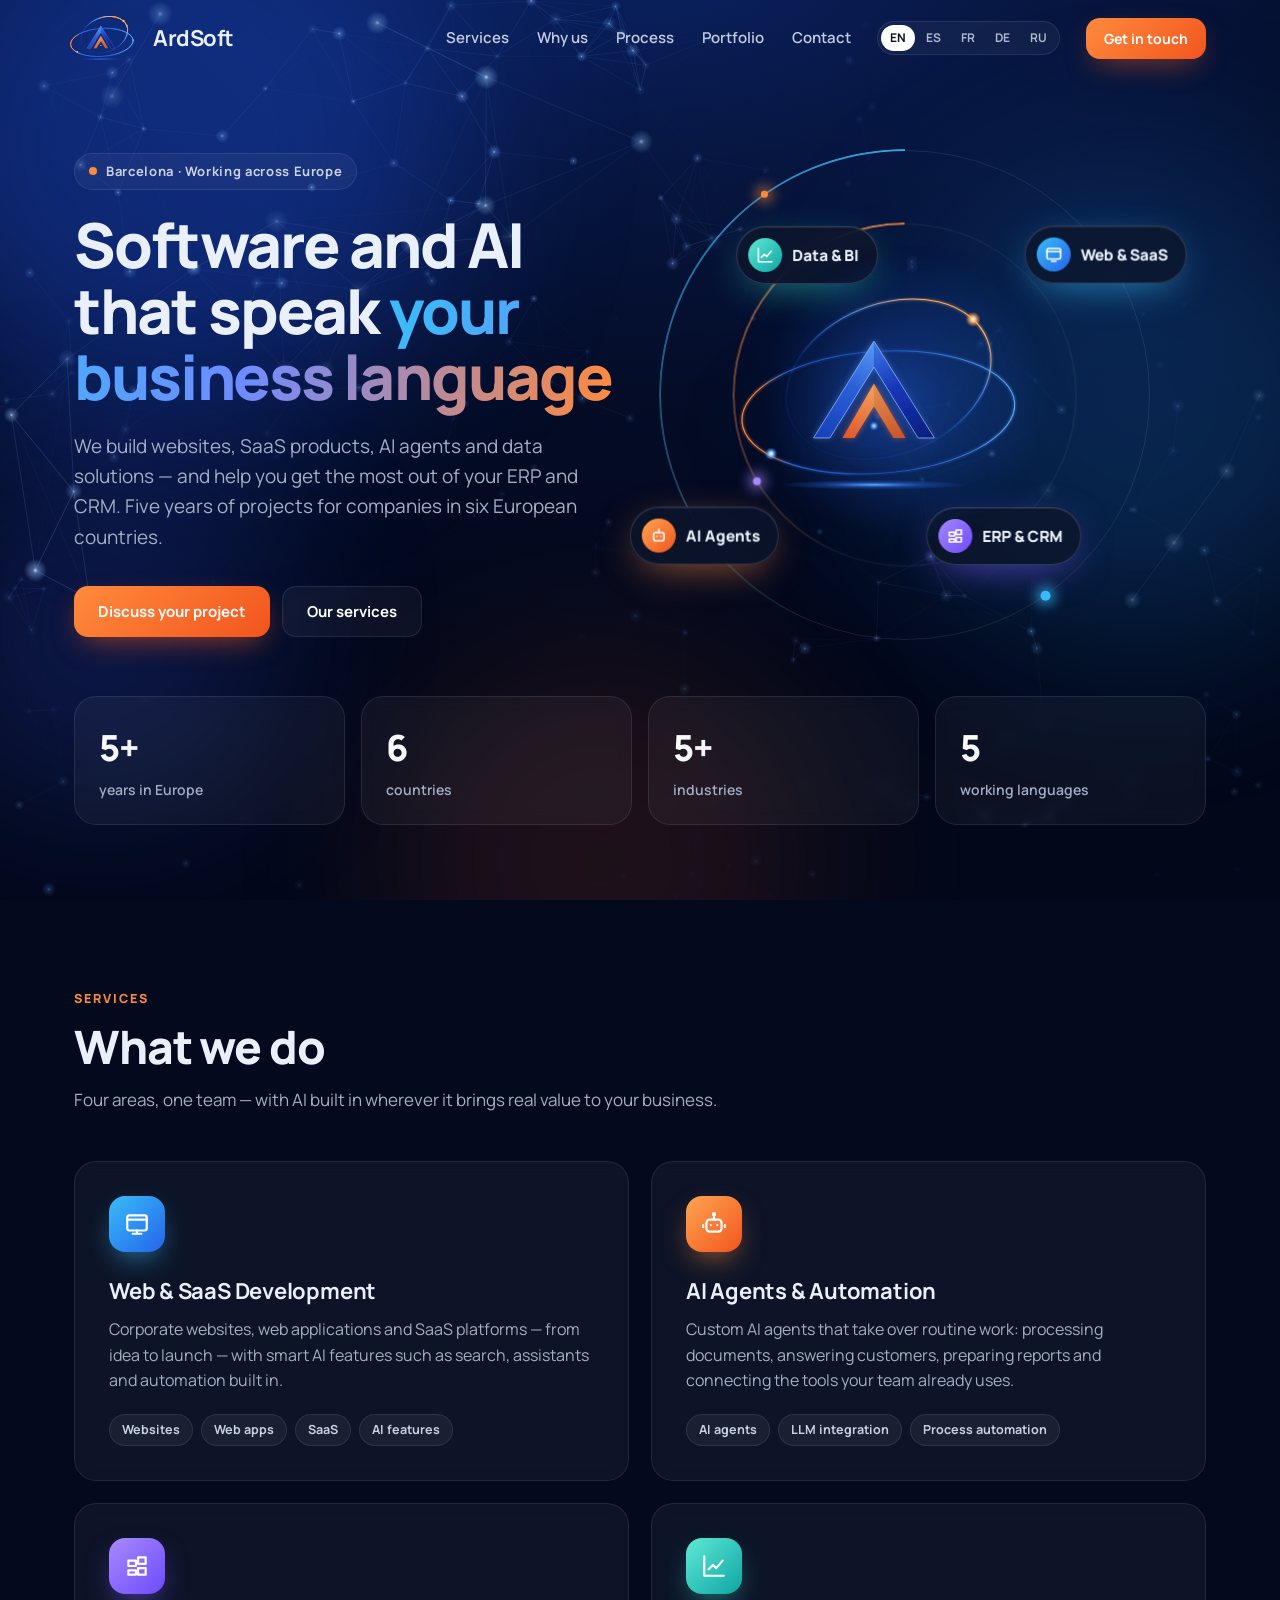
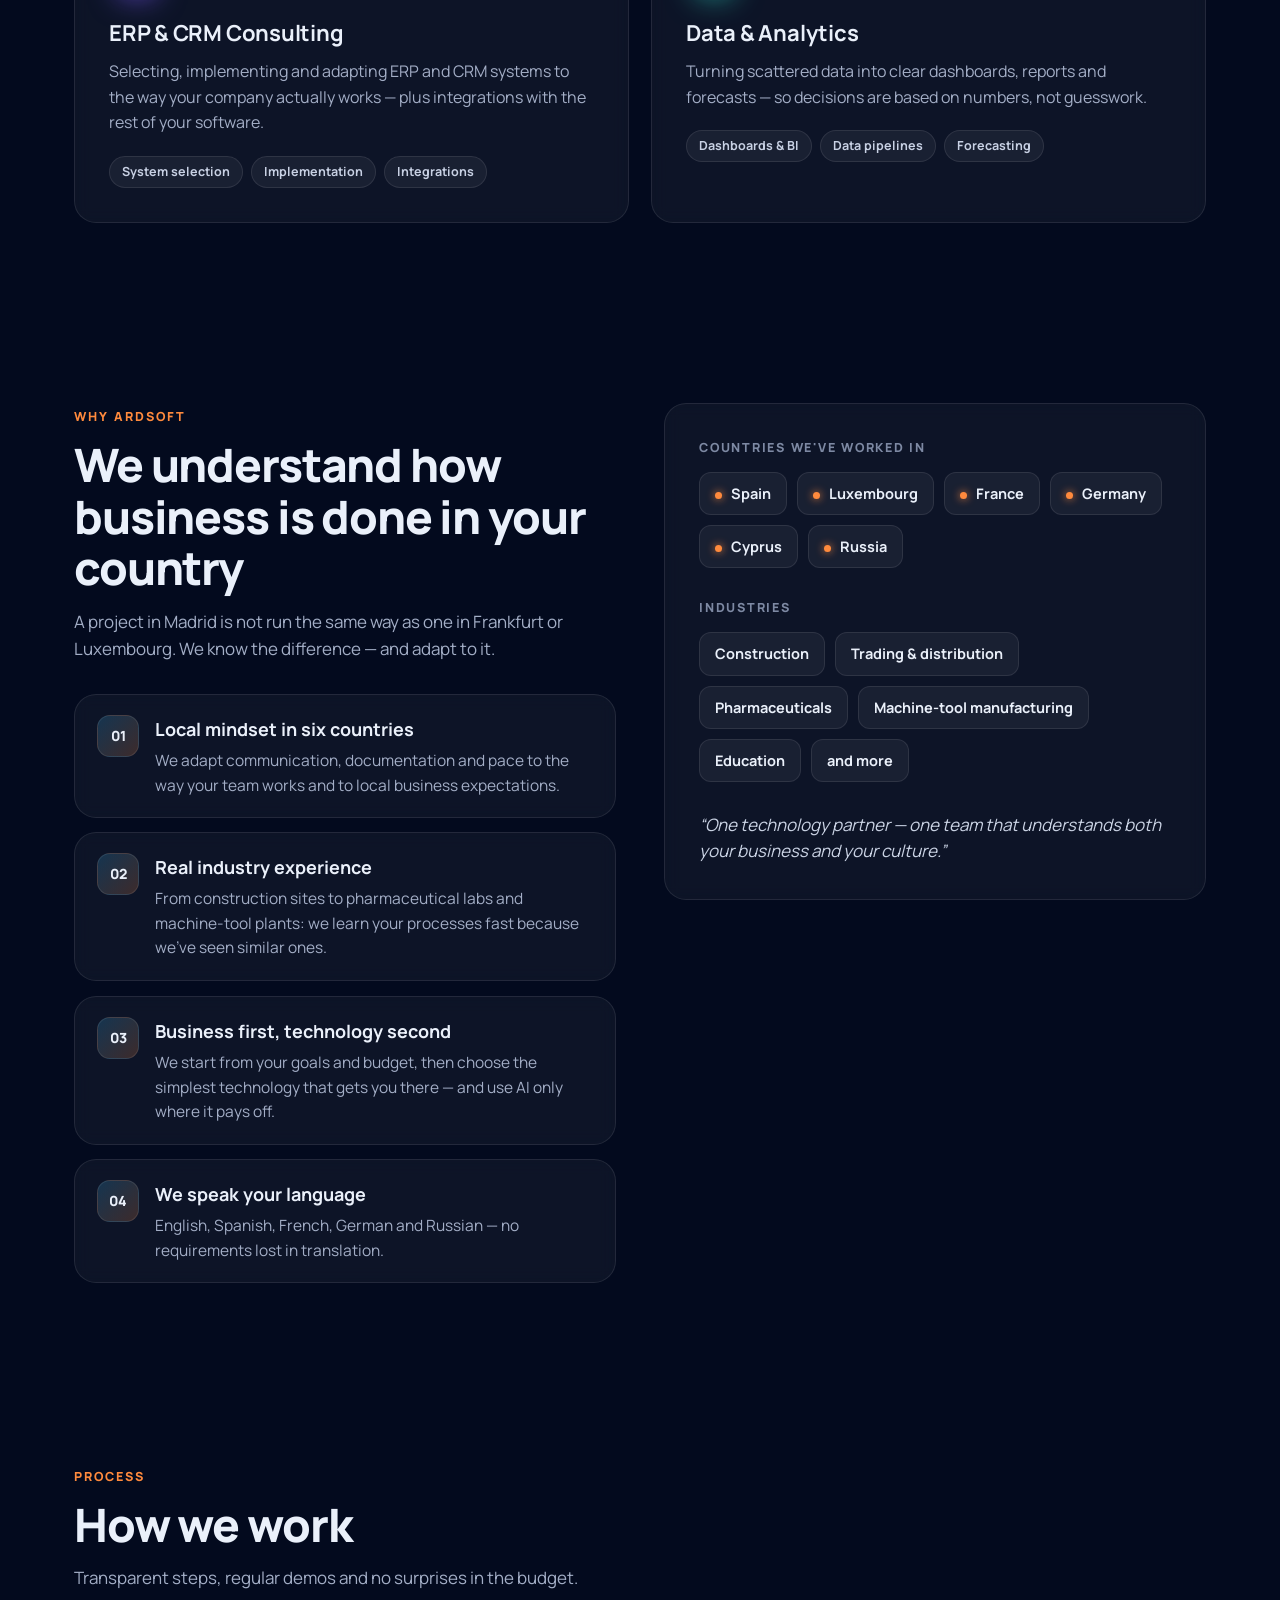
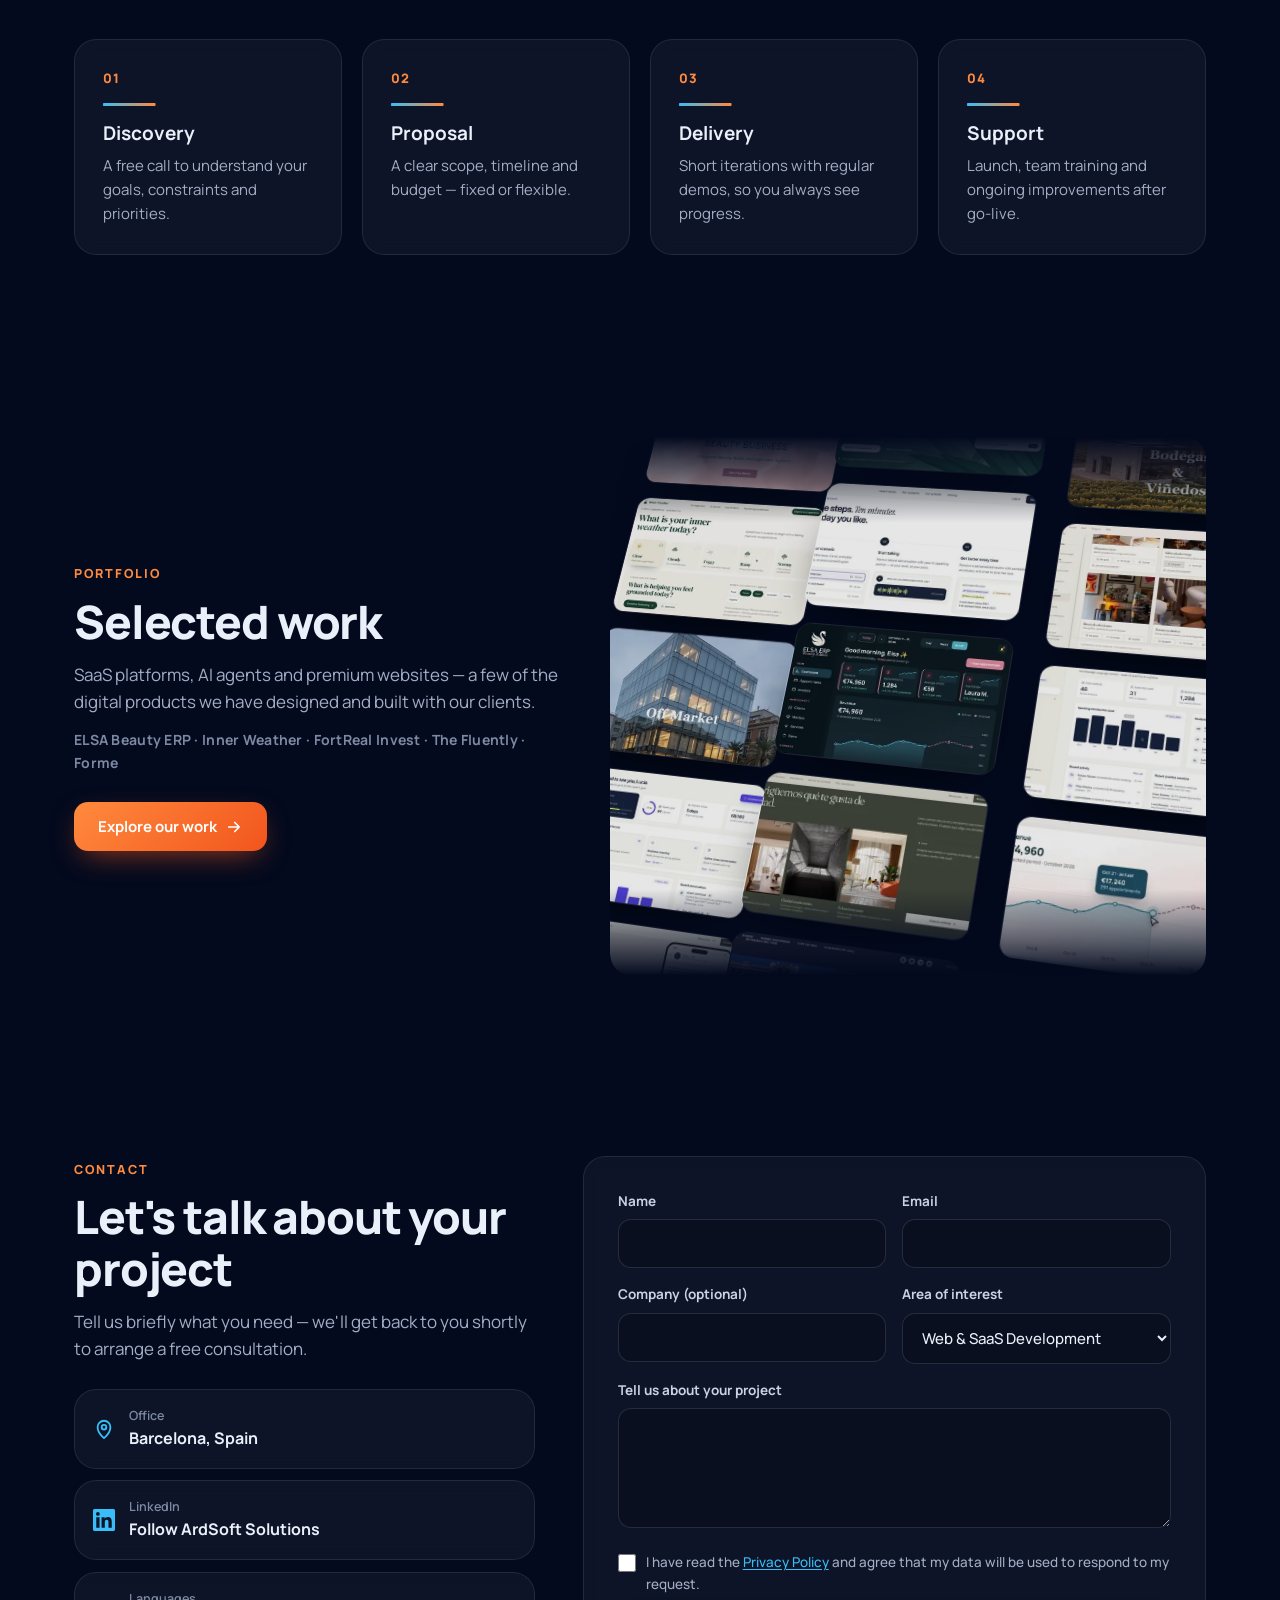
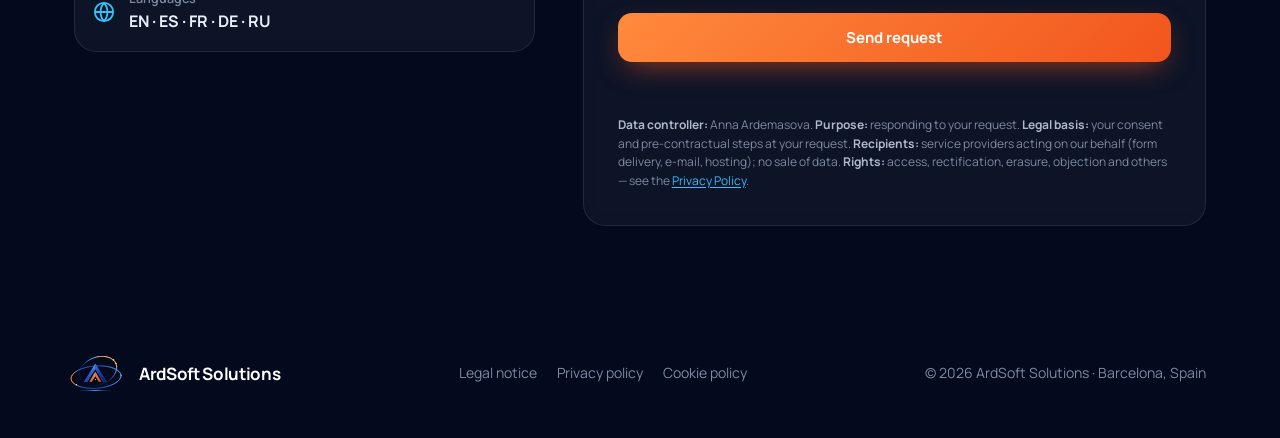
==== commit 41efb68d: "Add portfolio page" ====
--- a/index.html
+++ b/index.html
@@ -16,7 +16,7 @@
 <link rel="icon" type="image/png" sizes="64x64" href="favicon-64.png?v=6">
 <link rel="apple-touch-icon" href="logo-512.png?v=6">
 <link rel="preload" href="fonts/manrope-latin-wght-normal.woff2" as="font" type="font/woff2" crossorigin>
-<link rel="stylesheet" href="style.css?v=6">
+<link rel="stylesheet" href="style.css?v=7">
 </head>
 <body>
 <div class="aurora" aria-hidden="true"><i></i><i></i><i></i><i></i><canvas id="web"></canvas></div>
@@ -64,6 +64,7 @@
       <a href="#services" data-i18n="nav_services">Services</a>
       <a href="#why" data-i18n="nav_why">Why us</a>
       <a href="#process" data-i18n="nav_process">Process</a>
+      <a href="/portfolio" data-i18n="nav_portfolio">Portfolio</a>
       <a href="#contact" data-i18n="nav_contact">Contact</a>
     </nav>
     <div class="langs" id="langs" role="group" aria-label="Language">
@@ -194,6 +195,25 @@
   </div>
 </section>
 
+<section id="work" class="work">
+  <div class="wrap work-grid">
+    <div class="sec-head reveal">
+      <div class="kicker" data-i18n="work_kicker">Portfolio</div>
+      <h2 data-i18n="work_title">Selected work</h2>
+      <p data-i18n="work_sub">SaaS platforms, AI agents and premium websites — a few of the digital products we have designed and built with our clients.</p>
+      <p class="work-list" data-i18n="work_list">ELSA Beauty ERP · Inner Weather · FortReal Invest · The Fluently · Forme</p>
+      <a href="/portfolio" class="btn btn-primary work-cta"><span data-i18n="work_cta">Explore our work</span><svg width="18" height="18" viewBox="0 0 24 24" fill="none" stroke="currentColor" stroke-width="2.2" stroke-linecap="round" stroke-linejoin="round" aria-hidden="true"><path d="M5 12h14M13 6l6 6-6 6"/></svg></a>
+    </div>
+    <div class="work-gallery reveal" role="img" aria-label="Project screenshots — open the portfolio" data-i18n-aria="work_gallery">
+      <div class="work-plane">
+          <div class="work-col c1"><div class="work-track"><a href="/portfolio#elsa" tabindex="-1"><img src="img/portfolio/elsa/landing-xs.webp" width="420" height="210" alt="" loading="lazy" decoding="async"></a><a href="/portfolio#inner-weather" tabindex="-1"><img src="img/portfolio/inner-weather/check-in-xs.webp" width="420" height="215" alt="" loading="lazy" decoding="async"></a><a href="/portfolio#fortreal" tabindex="-1"><img src="img/portfolio/fortreal/off-market-xs.webp" width="420" height="349" alt="" loading="lazy" decoding="async"></a><a href="/portfolio#fluently" tabindex="-1"><img src="img/portfolio/fluently/student-dashboard-xs.webp" width="420" height="221" alt="" loading="lazy" decoding="async"></a><a href="/portfolio#forme" tabindex="-1"><img src="img/portfolio/forme/telegram-demo-xs.webp" width="420" height="214" alt="" loading="lazy" decoding="async"></a><a href="/portfolio#elsa" tabindex="-1"><img src="img/portfolio/elsa/landing-xs.webp" width="420" height="210" alt="" loading="lazy" decoding="async"></a><a href="/portfolio#inner-weather" tabindex="-1"><img src="img/portfolio/inner-weather/check-in-xs.webp" width="420" height="215" alt="" loading="lazy" decoding="async"></a><a href="/portfolio#fortreal" tabindex="-1"><img src="img/portfolio/fortreal/off-market-xs.webp" width="420" height="349" alt="" loading="lazy" decoding="async"></a><a href="/portfolio#fluently" tabindex="-1"><img src="img/portfolio/fluently/student-dashboard-xs.webp" width="420" height="221" alt="" loading="lazy" decoding="async"></a><a href="/portfolio#forme" tabindex="-1"><img src="img/portfolio/forme/telegram-demo-xs.webp" width="420" height="214" alt="" loading="lazy" decoding="async"></a></div></div>
+          <div class="work-col c2"><div class="work-track"><a href="/portfolio#inner-weather" tabindex="-1"><img src="img/portfolio/inner-weather/hero-xs.webp" width="420" height="215" alt="" loading="lazy" decoding="async"></a><a href="/portfolio#fluently" tabindex="-1"><img src="img/portfolio/fluently/landing-xs.webp" width="420" height="220" alt="" loading="lazy" decoding="async"></a><a href="/portfolio#elsa" tabindex="-1"><img src="img/portfolio/elsa/dashboard-dark-xs.webp" width="420" height="525" alt="" loading="lazy" decoding="async"></a><a href="/portfolio#forme" tabindex="-1"><img src="img/portfolio/forme/taste-discovery-xs.webp" width="420" height="214" alt="" loading="lazy" decoding="async"></a><a href="/portfolio#fortreal" tabindex="-1"><img src="img/portfolio/fortreal/listing-xs.webp" width="420" height="217" alt="" loading="lazy" decoding="async"></a><a href="/portfolio#inner-weather" tabindex="-1"><img src="img/portfolio/inner-weather/hero-xs.webp" width="420" height="215" alt="" loading="lazy" decoding="async"></a><a href="/portfolio#fluently" tabindex="-1"><img src="img/portfolio/fluently/landing-xs.webp" width="420" height="220" alt="" loading="lazy" decoding="async"></a><a href="/portfolio#elsa" tabindex="-1"><img src="img/portfolio/elsa/dashboard-dark-xs.webp" width="420" height="525" alt="" loading="lazy" decoding="async"></a><a href="/portfolio#forme" tabindex="-1"><img src="img/portfolio/forme/taste-discovery-xs.webp" width="420" height="214" alt="" loading="lazy" decoding="async"></a><a href="/portfolio#fortreal" tabindex="-1"><img src="img/portfolio/fortreal/listing-xs.webp" width="420" height="217" alt="" loading="lazy" decoding="async"></a></div></div>
+          <div class="work-col c3"><div class="work-track"><a href="/portfolio#fortreal" tabindex="-1"><img src="img/portfolio/fortreal/wineries-xs.webp" width="420" height="350" alt="" loading="lazy" decoding="async"></a><a href="/portfolio#forme" tabindex="-1"><img src="img/portfolio/forme/moodboard-xs.webp" width="420" height="218" alt="" loading="lazy" decoding="async"></a><a href="/portfolio#fluently" tabindex="-1"><img src="img/portfolio/fluently/teacher-overview-xs.webp" width="420" height="221" alt="" loading="lazy" decoding="async"></a><a href="/portfolio#elsa" tabindex="-1"><img src="img/portfolio/elsa/revenue-xs.webp" width="420" height="208" alt="" loading="lazy" decoding="async"></a><a href="/portfolio#inner-weather" tabindex="-1"><img src="img/portfolio/inner-weather/between-sessions-xs.webp" width="420" height="215" alt="" loading="lazy" decoding="async"></a><a href="/portfolio#fortreal" tabindex="-1"><img src="img/portfolio/fortreal/wineries-xs.webp" width="420" height="350" alt="" loading="lazy" decoding="async"></a><a href="/portfolio#forme" tabindex="-1"><img src="img/portfolio/forme/moodboard-xs.webp" width="420" height="218" alt="" loading="lazy" decoding="async"></a><a href="/portfolio#fluently" tabindex="-1"><img src="img/portfolio/fluently/teacher-overview-xs.webp" width="420" height="221" alt="" loading="lazy" decoding="async"></a><a href="/portfolio#elsa" tabindex="-1"><img src="img/portfolio/elsa/revenue-xs.webp" width="420" height="208" alt="" loading="lazy" decoding="async"></a><a href="/portfolio#inner-weather" tabindex="-1"><img src="img/portfolio/inner-weather/between-sessions-xs.webp" width="420" height="215" alt="" loading="lazy" decoding="async"></a></div></div>
+      </div>
+    </div>
+  </div>
+</section>
+
 <section id="contact">
   <div class="wrap contact-grid">
     <div>
@@ -251,8 +271,8 @@
   </div>
 </footer>
 
-<script src="i18n.js?v=6"></script>
-<script src="app.js?v=6"></script>
-<script src="web.js?v=6"></script>
+<script src="i18n.js?v=7"></script>
+<script src="app.js?v=7"></script>
+<script src="web.js?v=7"></script>
 </body>
 </html>
--- a/style.css
+++ b/style.css
@@ -222,6 +222,14 @@
   .stats{grid-template-columns:repeat(2,1fr)}
   .panel{position:relative;top:0}
 }
+@media (max-width:1100px) and (min-width:881px){
+  .nav{gap:16px}
+  .menu{gap:18px}
+}
+@media (max-width:980px) and (min-width:881px){
+  .menu{gap:13px;font-size:14px}
+  .nav .btn{padding:10px 14px;font-size:13.5px}
+}
 @media (max-width:880px){
   .menu,.nav>.btn{display:none}
   .burger{display:block}
@@ -249,3 +257,26 @@
   .stat strong{font-size:28px}
   .doc dl{grid-template-columns:1fr}
 }
+
+/* ---------- Portfolio teaser (home) ---------- */
+.work-grid{display:grid;grid-template-columns:.9fr 1.1fr;gap:48px;align-items:center}
+.work .sec-head{margin-bottom:0}
+.work-list{margin-top:14px;font-size:14px!important;font-weight:700;letter-spacing:.02em;color:var(--dim)!important}
+.work-cta{margin-top:28px}
+.work-cta svg{transition:transform .3s}
+.work-cta:hover svg{transform:translateX(4px)}
+.work-gallery{position:relative;height:540px;perspective:1400px;overflow:hidden;border-radius:var(--radius);-webkit-mask:linear-gradient(180deg,transparent,#000 16%,#000 84%,transparent);mask:linear-gradient(180deg,transparent,#000 16%,#000 84%,transparent)}
+.work-plane{position:absolute;inset:-18% -8%;display:grid;grid-template-columns:repeat(3,1fr);gap:18px;transform:rotateX(calc(20deg + var(--ry,0deg))) rotateY(calc(-12deg + var(--rx,0deg))) rotateZ(10deg);transform-style:preserve-3d;transition:transform .6s cubic-bezier(.2,.8,.2,1)}
+.work-col{overflow:visible}
+.work-col.c2{transform:translateZ(60px)}
+.work-track{display:flex;flex-direction:column;gap:18px;animation:workUp 46s linear infinite}
+.work-col.c2 .work-track{animation-name:workDown;animation-duration:54s}
+.work-col.c3 .work-track{animation-duration:50s}
+.work-track a{display:block;border-radius:14px;overflow:hidden;border:1px solid rgba(255,255,255,.12);box-shadow:0 24px 50px -24px rgba(0,0,0,.85);transition:transform .4s cubic-bezier(.2,.8,.2,1),filter .3s,border-color .3s;filter:brightness(.9)}
+.work-track img{display:block;width:100%;height:auto;aspect-ratio:16/10;object-fit:cover;object-position:top}
+.work-track a:hover{transform:scale(1.05) translateZ(20px);filter:brightness(1.06);border-color:rgba(255,138,61,.6)}
+.work-gallery:hover .work-track{animation-play-state:paused}
+@keyframes workUp{to{transform:translateY(calc(-50% - 9px))}}
+@keyframes workDown{from{transform:translateY(calc(-50% - 9px))}to{transform:translateY(0)}}
+@media (max-width:1040px){.work-grid{grid-template-columns:1fr}.work-gallery{height:420px}}
+@media (max-width:640px){.work-gallery{height:340px}.work-plane{gap:12px}.work-track{gap:12px}}
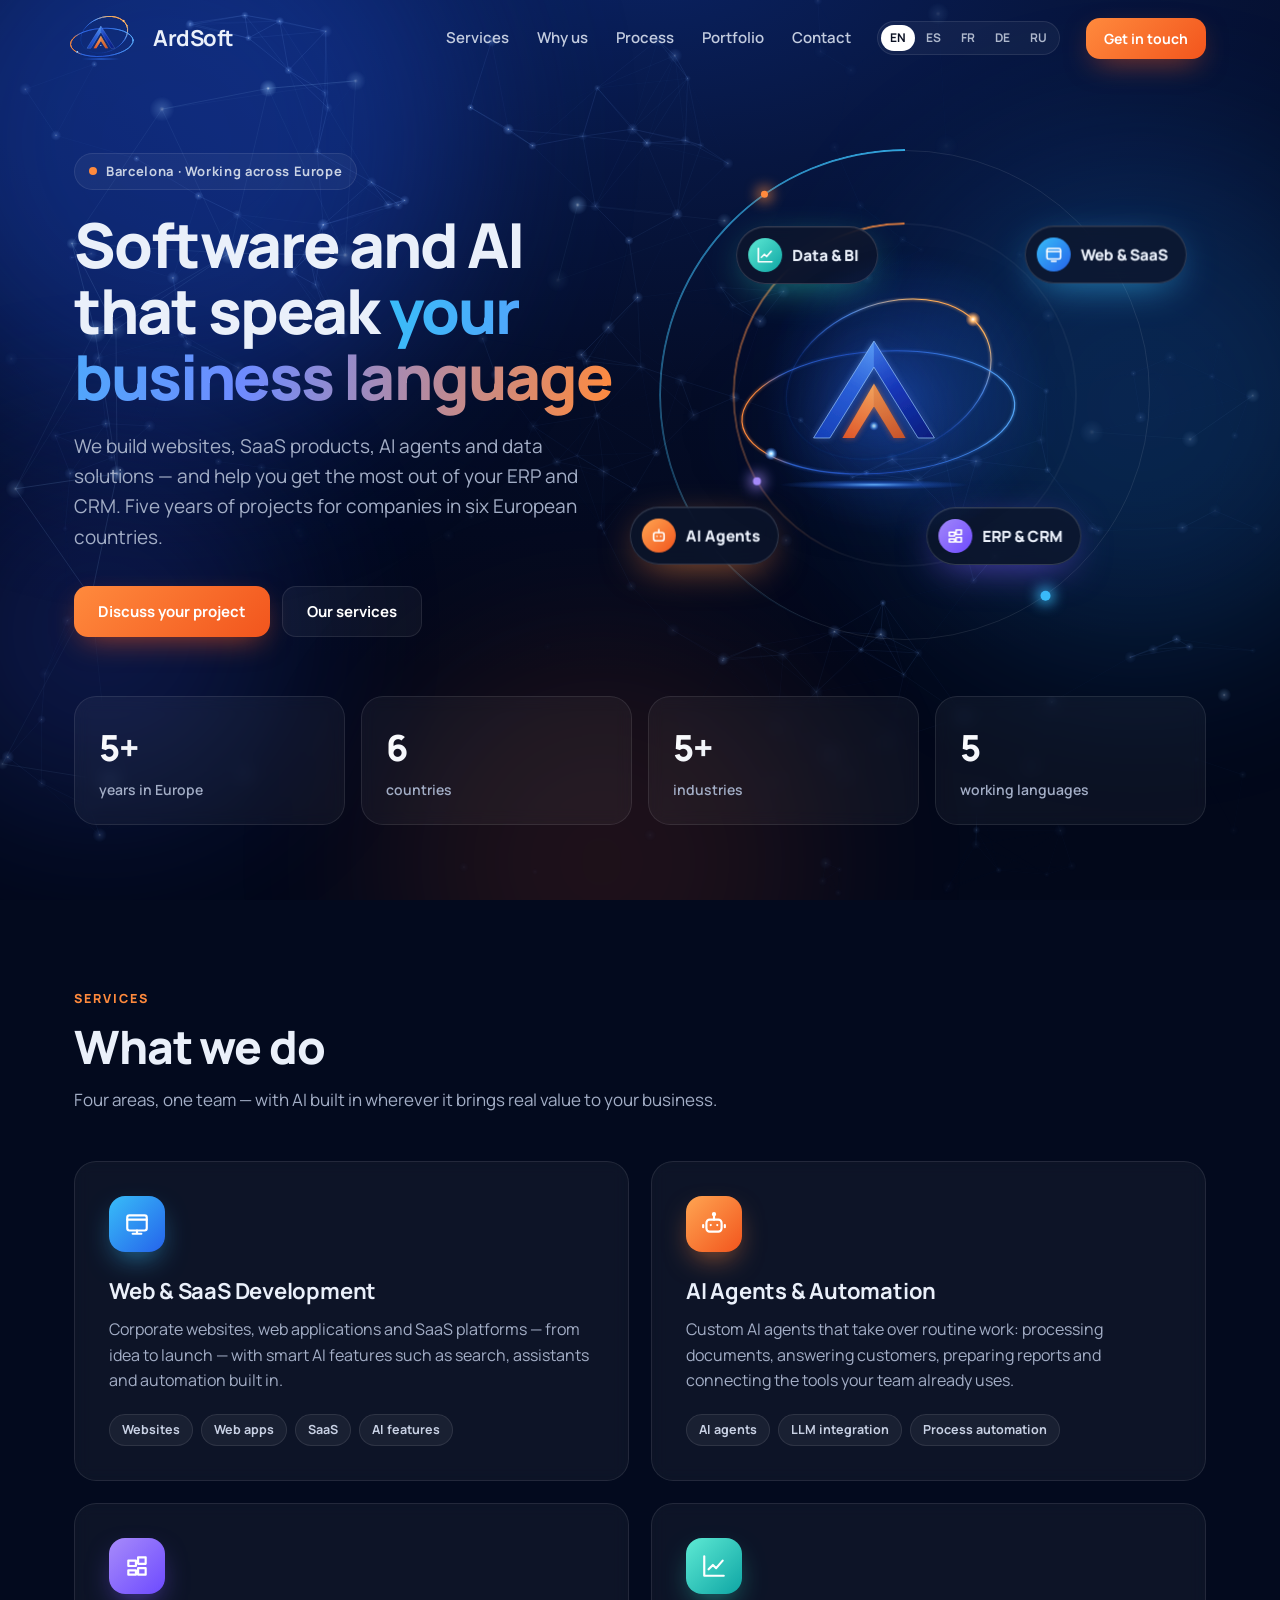
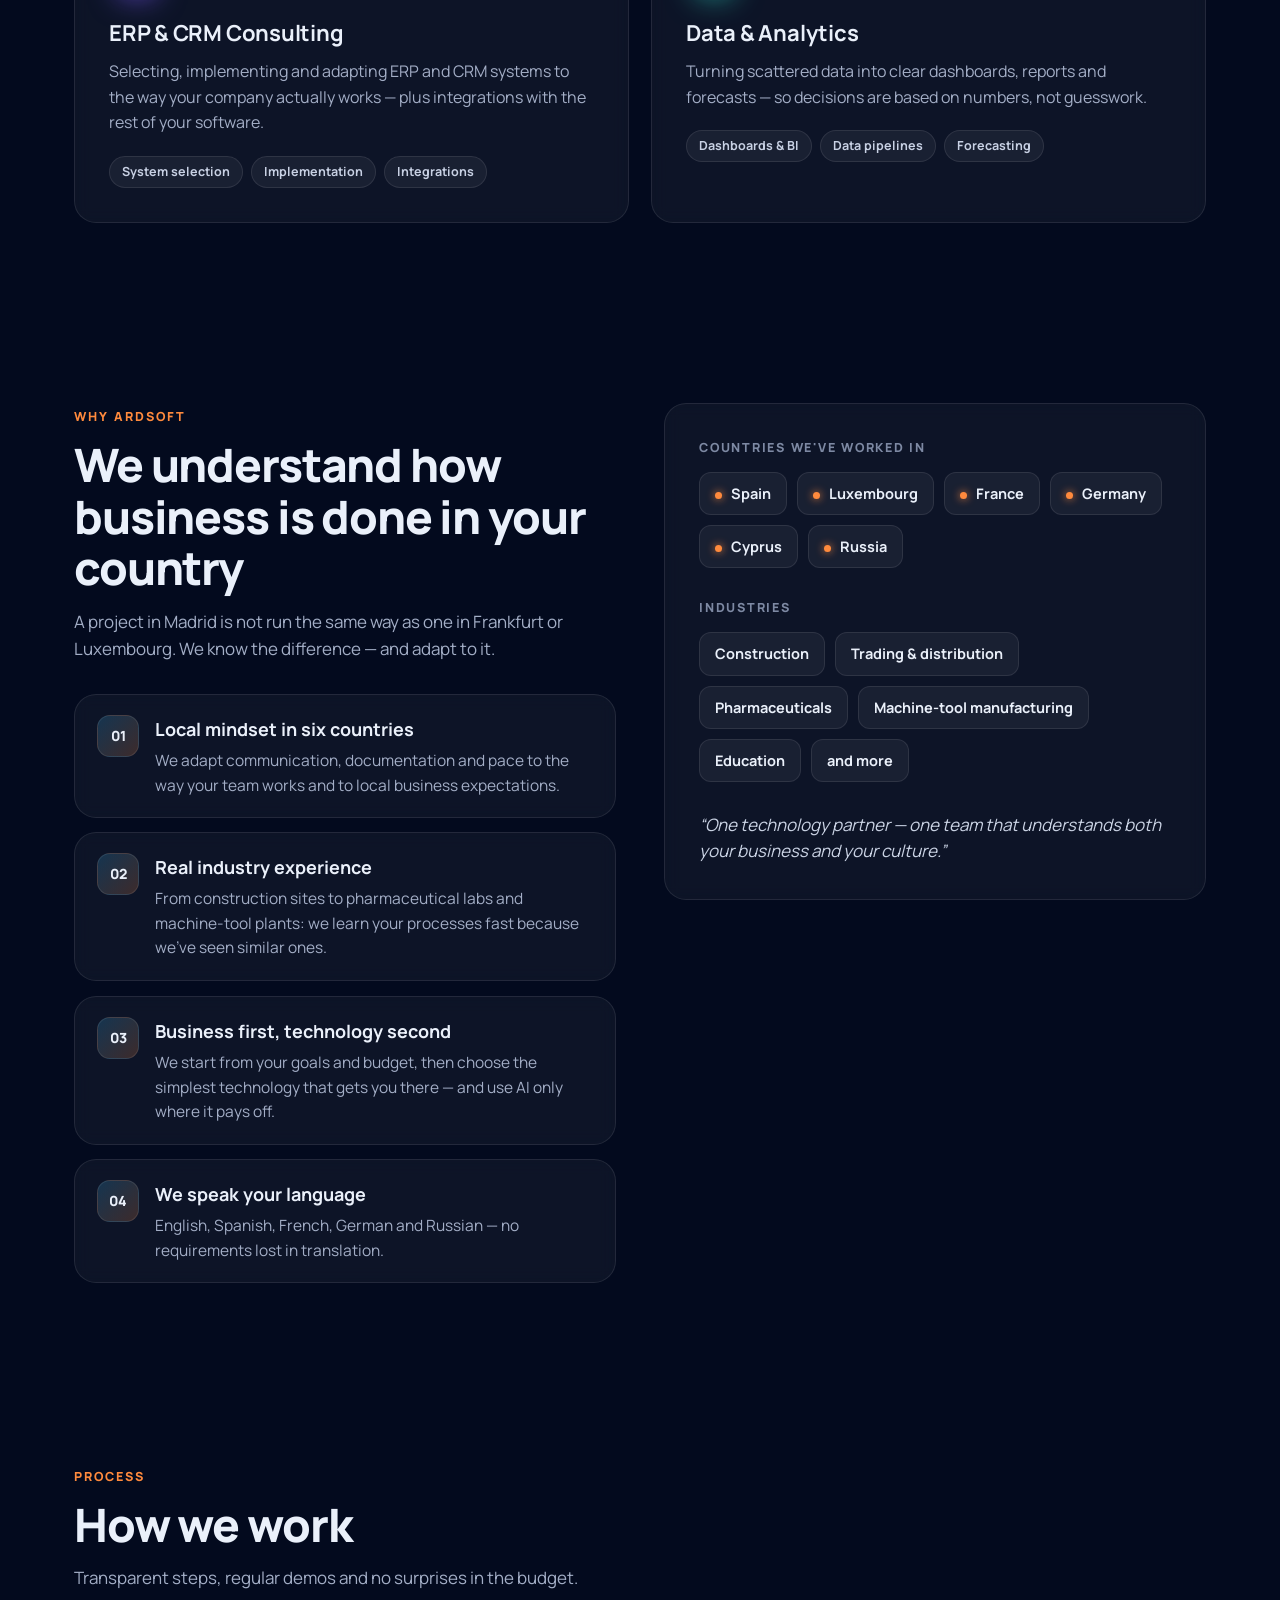
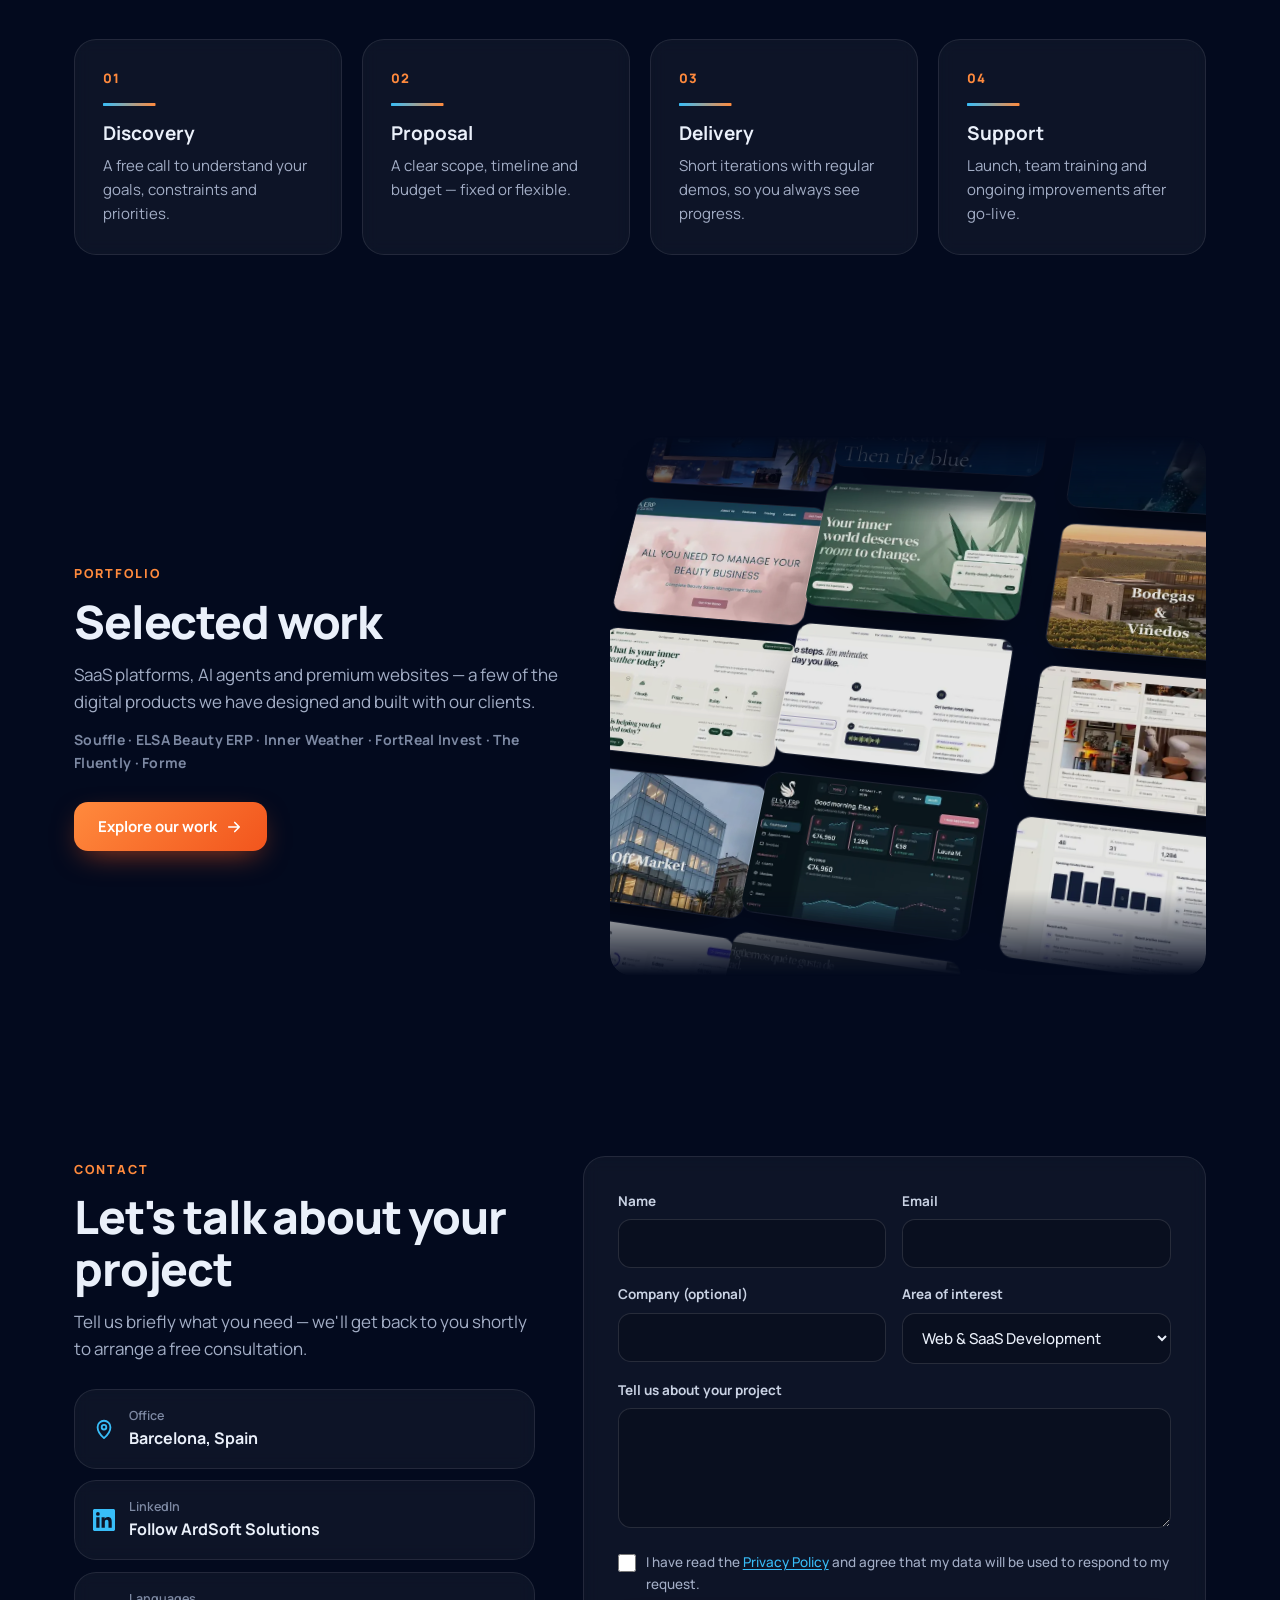
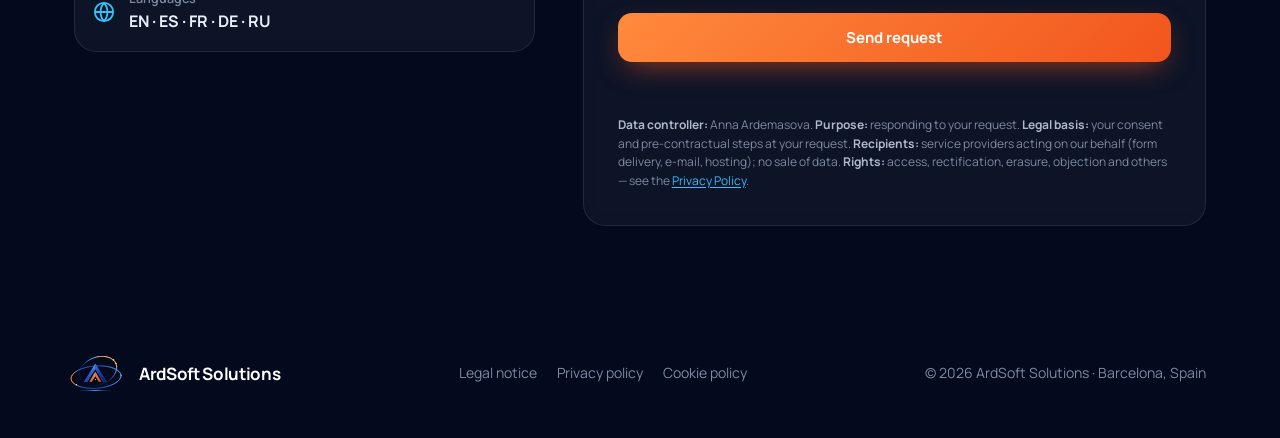
==== commit eef32b41: "Add files via upload" ====
--- a/index.html
+++ b/index.html
@@ -201,14 +201,14 @@
       <div class="kicker" data-i18n="work_kicker">Portfolio</div>
       <h2 data-i18n="work_title">Selected work</h2>
       <p data-i18n="work_sub">SaaS platforms, AI agents and premium websites — a few of the digital products we have designed and built with our clients.</p>
-      <p class="work-list" data-i18n="work_list">ELSA Beauty ERP · Inner Weather · FortReal Invest · The Fluently · Forme</p>
+      <p class="work-list" data-i18n="work_list">Souffle · ELSA Beauty ERP · Inner Weather · FortReal Invest · The Fluently · Forme</p>
       <a href="/portfolio" class="btn btn-primary work-cta"><span data-i18n="work_cta">Explore our work</span><svg width="18" height="18" viewBox="0 0 24 24" fill="none" stroke="currentColor" stroke-width="2.2" stroke-linecap="round" stroke-linejoin="round" aria-hidden="true"><path d="M5 12h14M13 6l6 6-6 6"/></svg></a>
     </div>
     <div class="work-gallery reveal" role="img" aria-label="Project screenshots — open the portfolio" data-i18n-aria="work_gallery">
       <div class="work-plane">
-          <div class="work-col c1"><div class="work-track"><a href="/portfolio#elsa" tabindex="-1"><img src="img/portfolio/elsa/landing-xs.webp" width="420" height="210" alt="" loading="lazy" decoding="async"></a><a href="/portfolio#inner-weather" tabindex="-1"><img src="img/portfolio/inner-weather/check-in-xs.webp" width="420" height="215" alt="" loading="lazy" decoding="async"></a><a href="/portfolio#fortreal" tabindex="-1"><img src="img/portfolio/fortreal/off-market-xs.webp" width="420" height="349" alt="" loading="lazy" decoding="async"></a><a href="/portfolio#fluently" tabindex="-1"><img src="img/portfolio/fluently/student-dashboard-xs.webp" width="420" height="221" alt="" loading="lazy" decoding="async"></a><a href="/portfolio#forme" tabindex="-1"><img src="img/portfolio/forme/telegram-demo-xs.webp" width="420" height="214" alt="" loading="lazy" decoding="async"></a><a href="/portfolio#elsa" tabindex="-1"><img src="img/portfolio/elsa/landing-xs.webp" width="420" height="210" alt="" loading="lazy" decoding="async"></a><a href="/portfolio#inner-weather" tabindex="-1"><img src="img/portfolio/inner-weather/check-in-xs.webp" width="420" height="215" alt="" loading="lazy" decoding="async"></a><a href="/portfolio#fortreal" tabindex="-1"><img src="img/portfolio/fortreal/off-market-xs.webp" width="420" height="349" alt="" loading="lazy" decoding="async"></a><a href="/portfolio#fluently" tabindex="-1"><img src="img/portfolio/fluently/student-dashboard-xs.webp" width="420" height="221" alt="" loading="lazy" decoding="async"></a><a href="/portfolio#forme" tabindex="-1"><img src="img/portfolio/forme/telegram-demo-xs.webp" width="420" height="214" alt="" loading="lazy" decoding="async"></a></div></div>
-          <div class="work-col c2"><div class="work-track"><a href="/portfolio#inner-weather" tabindex="-1"><img src="img/portfolio/inner-weather/hero-xs.webp" width="420" height="215" alt="" loading="lazy" decoding="async"></a><a href="/portfolio#fluently" tabindex="-1"><img src="img/portfolio/fluently/landing-xs.webp" width="420" height="220" alt="" loading="lazy" decoding="async"></a><a href="/portfolio#elsa" tabindex="-1"><img src="img/portfolio/elsa/dashboard-dark-xs.webp" width="420" height="525" alt="" loading="lazy" decoding="async"></a><a href="/portfolio#forme" tabindex="-1"><img src="img/portfolio/forme/taste-discovery-xs.webp" width="420" height="214" alt="" loading="lazy" decoding="async"></a><a href="/portfolio#fortreal" tabindex="-1"><img src="img/portfolio/fortreal/listing-xs.webp" width="420" height="217" alt="" loading="lazy" decoding="async"></a><a href="/portfolio#inner-weather" tabindex="-1"><img src="img/portfolio/inner-weather/hero-xs.webp" width="420" height="215" alt="" loading="lazy" decoding="async"></a><a href="/portfolio#fluently" tabindex="-1"><img src="img/portfolio/fluently/landing-xs.webp" width="420" height="220" alt="" loading="lazy" decoding="async"></a><a href="/portfolio#elsa" tabindex="-1"><img src="img/portfolio/elsa/dashboard-dark-xs.webp" width="420" height="525" alt="" loading="lazy" decoding="async"></a><a href="/portfolio#forme" tabindex="-1"><img src="img/portfolio/forme/taste-discovery-xs.webp" width="420" height="214" alt="" loading="lazy" decoding="async"></a><a href="/portfolio#fortreal" tabindex="-1"><img src="img/portfolio/fortreal/listing-xs.webp" width="420" height="217" alt="" loading="lazy" decoding="async"></a></div></div>
-          <div class="work-col c3"><div class="work-track"><a href="/portfolio#fortreal" tabindex="-1"><img src="img/portfolio/fortreal/wineries-xs.webp" width="420" height="350" alt="" loading="lazy" decoding="async"></a><a href="/portfolio#forme" tabindex="-1"><img src="img/portfolio/forme/moodboard-xs.webp" width="420" height="218" alt="" loading="lazy" decoding="async"></a><a href="/portfolio#fluently" tabindex="-1"><img src="img/portfolio/fluently/teacher-overview-xs.webp" width="420" height="221" alt="" loading="lazy" decoding="async"></a><a href="/portfolio#elsa" tabindex="-1"><img src="img/portfolio/elsa/revenue-xs.webp" width="420" height="208" alt="" loading="lazy" decoding="async"></a><a href="/portfolio#inner-weather" tabindex="-1"><img src="img/portfolio/inner-weather/between-sessions-xs.webp" width="420" height="215" alt="" loading="lazy" decoding="async"></a><a href="/portfolio#fortreal" tabindex="-1"><img src="img/portfolio/fortreal/wineries-xs.webp" width="420" height="350" alt="" loading="lazy" decoding="async"></a><a href="/portfolio#forme" tabindex="-1"><img src="img/portfolio/forme/moodboard-xs.webp" width="420" height="218" alt="" loading="lazy" decoding="async"></a><a href="/portfolio#fluently" tabindex="-1"><img src="img/portfolio/fluently/teacher-overview-xs.webp" width="420" height="221" alt="" loading="lazy" decoding="async"></a><a href="/portfolio#elsa" tabindex="-1"><img src="img/portfolio/elsa/revenue-xs.webp" width="420" height="208" alt="" loading="lazy" decoding="async"></a><a href="/portfolio#inner-weather" tabindex="-1"><img src="img/portfolio/inner-weather/between-sessions-xs.webp" width="420" height="215" alt="" loading="lazy" decoding="async"></a></div></div>
+          <div class="work-col c1"><div class="work-track"><a href="/portfolio#souffle" tabindex="-1"><img src="img/portfolio/souffle/mockup-xs.webp" width="420" height="333" alt="" loading="lazy" decoding="async"></a><a href="/portfolio#elsa" tabindex="-1"><img src="img/portfolio/elsa/landing-xs.webp" width="420" height="210" alt="" loading="lazy" decoding="async"></a><a href="/portfolio#inner-weather" tabindex="-1"><img src="img/portfolio/inner-weather/check-in-xs.webp" width="420" height="215" alt="" loading="lazy" decoding="async"></a><a href="/portfolio#fortreal" tabindex="-1"><img src="img/portfolio/fortreal/off-market-xs.webp" width="420" height="349" alt="" loading="lazy" decoding="async"></a><a href="/portfolio#fluently" tabindex="-1"><img src="img/portfolio/fluently/student-dashboard-xs.webp" width="420" height="221" alt="" loading="lazy" decoding="async"></a><a href="/portfolio#forme" tabindex="-1"><img src="img/portfolio/forme/telegram-demo-xs.webp" width="420" height="214" alt="" loading="lazy" decoding="async"></a><a href="/portfolio#souffle" tabindex="-1"><img src="img/portfolio/souffle/mockup-xs.webp" width="420" height="333" alt="" loading="lazy" decoding="async"></a><a href="/portfolio#elsa" tabindex="-1"><img src="img/portfolio/elsa/landing-xs.webp" width="420" height="210" alt="" loading="lazy" decoding="async"></a><a href="/portfolio#inner-weather" tabindex="-1"><img src="img/portfolio/inner-weather/check-in-xs.webp" width="420" height="215" alt="" loading="lazy" decoding="async"></a><a href="/portfolio#fortreal" tabindex="-1"><img src="img/portfolio/fortreal/off-market-xs.webp" width="420" height="349" alt="" loading="lazy" decoding="async"></a><a href="/portfolio#fluently" tabindex="-1"><img src="img/portfolio/fluently/student-dashboard-xs.webp" width="420" height="221" alt="" loading="lazy" decoding="async"></a><a href="/portfolio#forme" tabindex="-1"><img src="img/portfolio/forme/telegram-demo-xs.webp" width="420" height="214" alt="" loading="lazy" decoding="async"></a></div></div>
+          <div class="work-col c2"><div class="work-track"><a href="/portfolio#souffle" tabindex="-1"><img src="img/portfolio/souffle/dive-xs.webp" width="420" height="525" alt="" loading="lazy" decoding="async"></a><a href="/portfolio#inner-weather" tabindex="-1"><img src="img/portfolio/inner-weather/hero-xs.webp" width="420" height="215" alt="" loading="lazy" decoding="async"></a><a href="/portfolio#fluently" tabindex="-1"><img src="img/portfolio/fluently/landing-xs.webp" width="420" height="220" alt="" loading="lazy" decoding="async"></a><a href="/portfolio#elsa" tabindex="-1"><img src="img/portfolio/elsa/dashboard-dark-xs.webp" width="420" height="525" alt="" loading="lazy" decoding="async"></a><a href="/portfolio#forme" tabindex="-1"><img src="img/portfolio/forme/taste-discovery-xs.webp" width="420" height="214" alt="" loading="lazy" decoding="async"></a><a href="/portfolio#fortreal" tabindex="-1"><img src="img/portfolio/fortreal/listing-xs.webp" width="420" height="217" alt="" loading="lazy" decoding="async"></a><a href="/portfolio#souffle" tabindex="-1"><img src="img/portfolio/souffle/dive-xs.webp" width="420" height="525" alt="" loading="lazy" decoding="async"></a><a href="/portfolio#inner-weather" tabindex="-1"><img src="img/portfolio/inner-weather/hero-xs.webp" width="420" height="215" alt="" loading="lazy" decoding="async"></a><a href="/portfolio#fluently" tabindex="-1"><img src="img/portfolio/fluently/landing-xs.webp" width="420" height="220" alt="" loading="lazy" decoding="async"></a><a href="/portfolio#elsa" tabindex="-1"><img src="img/portfolio/elsa/dashboard-dark-xs.webp" width="420" height="525" alt="" loading="lazy" decoding="async"></a><a href="/portfolio#forme" tabindex="-1"><img src="img/portfolio/forme/taste-discovery-xs.webp" width="420" height="214" alt="" loading="lazy" decoding="async"></a><a href="/portfolio#fortreal" tabindex="-1"><img src="img/portfolio/fortreal/listing-xs.webp" width="420" height="217" alt="" loading="lazy" decoding="async"></a></div></div>
+          <div class="work-col c3"><div class="work-track"><a href="/portfolio#souffle" tabindex="-1"><img src="img/portfolio/souffle/reef-wall-xs.webp" width="420" height="525" alt="" loading="lazy" decoding="async"></a><a href="/portfolio#fortreal" tabindex="-1"><img src="img/portfolio/fortreal/wineries-xs.webp" width="420" height="350" alt="" loading="lazy" decoding="async"></a><a href="/portfolio#forme" tabindex="-1"><img src="img/portfolio/forme/moodboard-xs.webp" width="420" height="218" alt="" loading="lazy" decoding="async"></a><a href="/portfolio#fluently" tabindex="-1"><img src="img/portfolio/fluently/teacher-overview-xs.webp" width="420" height="221" alt="" loading="lazy" decoding="async"></a><a href="/portfolio#elsa" tabindex="-1"><img src="img/portfolio/elsa/revenue-xs.webp" width="420" height="208" alt="" loading="lazy" decoding="async"></a><a href="/portfolio#inner-weather" tabindex="-1"><img src="img/portfolio/inner-weather/between-sessions-xs.webp" width="420" height="215" alt="" loading="lazy" decoding="async"></a><a href="/portfolio#souffle" tabindex="-1"><img src="img/portfolio/souffle/reef-wall-xs.webp" width="420" height="525" alt="" loading="lazy" decoding="async"></a><a href="/portfolio#fortreal" tabindex="-1"><img src="img/portfolio/fortreal/wineries-xs.webp" width="420" height="350" alt="" loading="lazy" decoding="async"></a><a href="/portfolio#forme" tabindex="-1"><img src="img/portfolio/forme/moodboard-xs.webp" width="420" height="218" alt="" loading="lazy" decoding="async"></a><a href="/portfolio#fluently" tabindex="-1"><img src="img/portfolio/fluently/teacher-overview-xs.webp" width="420" height="221" alt="" loading="lazy" decoding="async"></a><a href="/portfolio#elsa" tabindex="-1"><img src="img/portfolio/elsa/revenue-xs.webp" width="420" height="208" alt="" loading="lazy" decoding="async"></a><a href="/portfolio#inner-weather" tabindex="-1"><img src="img/portfolio/inner-weather/between-sessions-xs.webp" width="420" height="215" alt="" loading="lazy" decoding="async"></a></div></div>
       </div>
     </div>
   </div>
@@ -271,7 +271,7 @@
   </div>
 </footer>
 
-<script src="i18n.js?v=7"></script>
+<script src="i18n.js?v=8"></script>
 <script src="app.js?v=7"></script>
 <script src="web.js?v=7"></script>
 </body>
